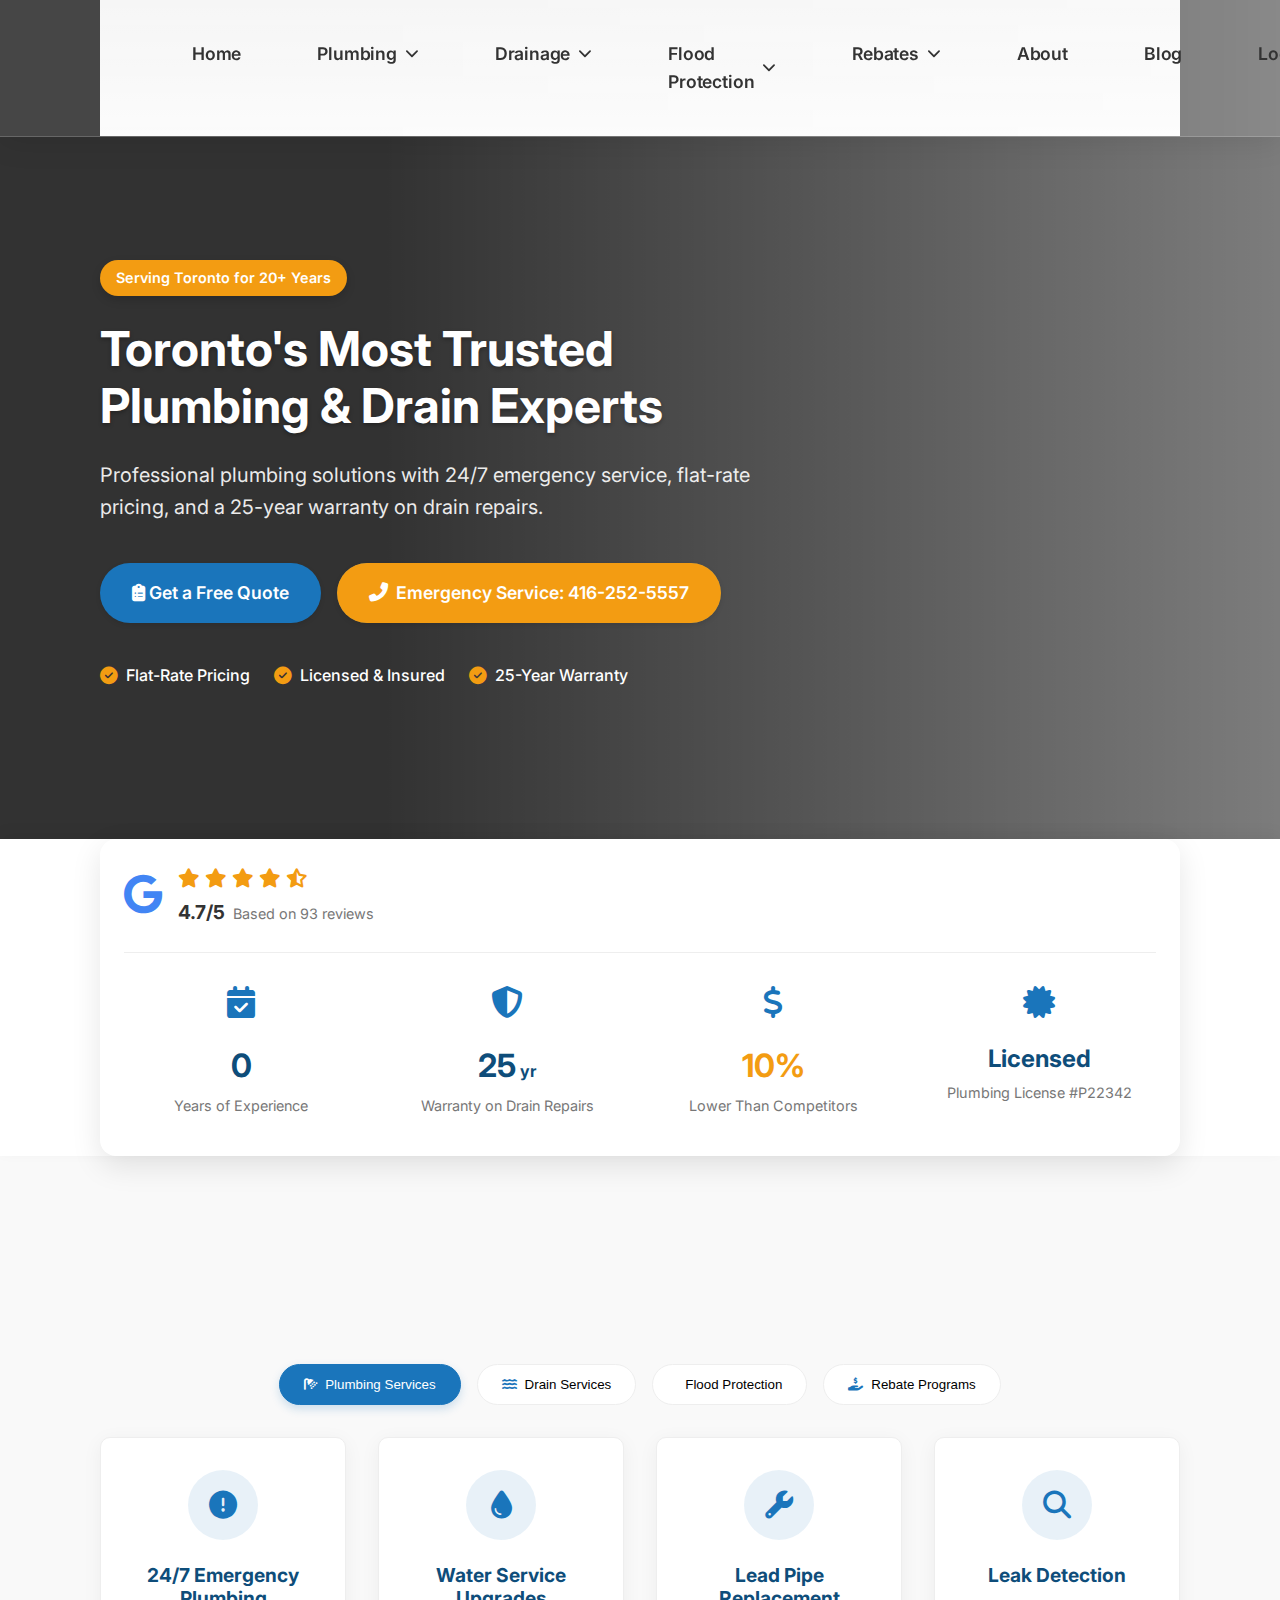
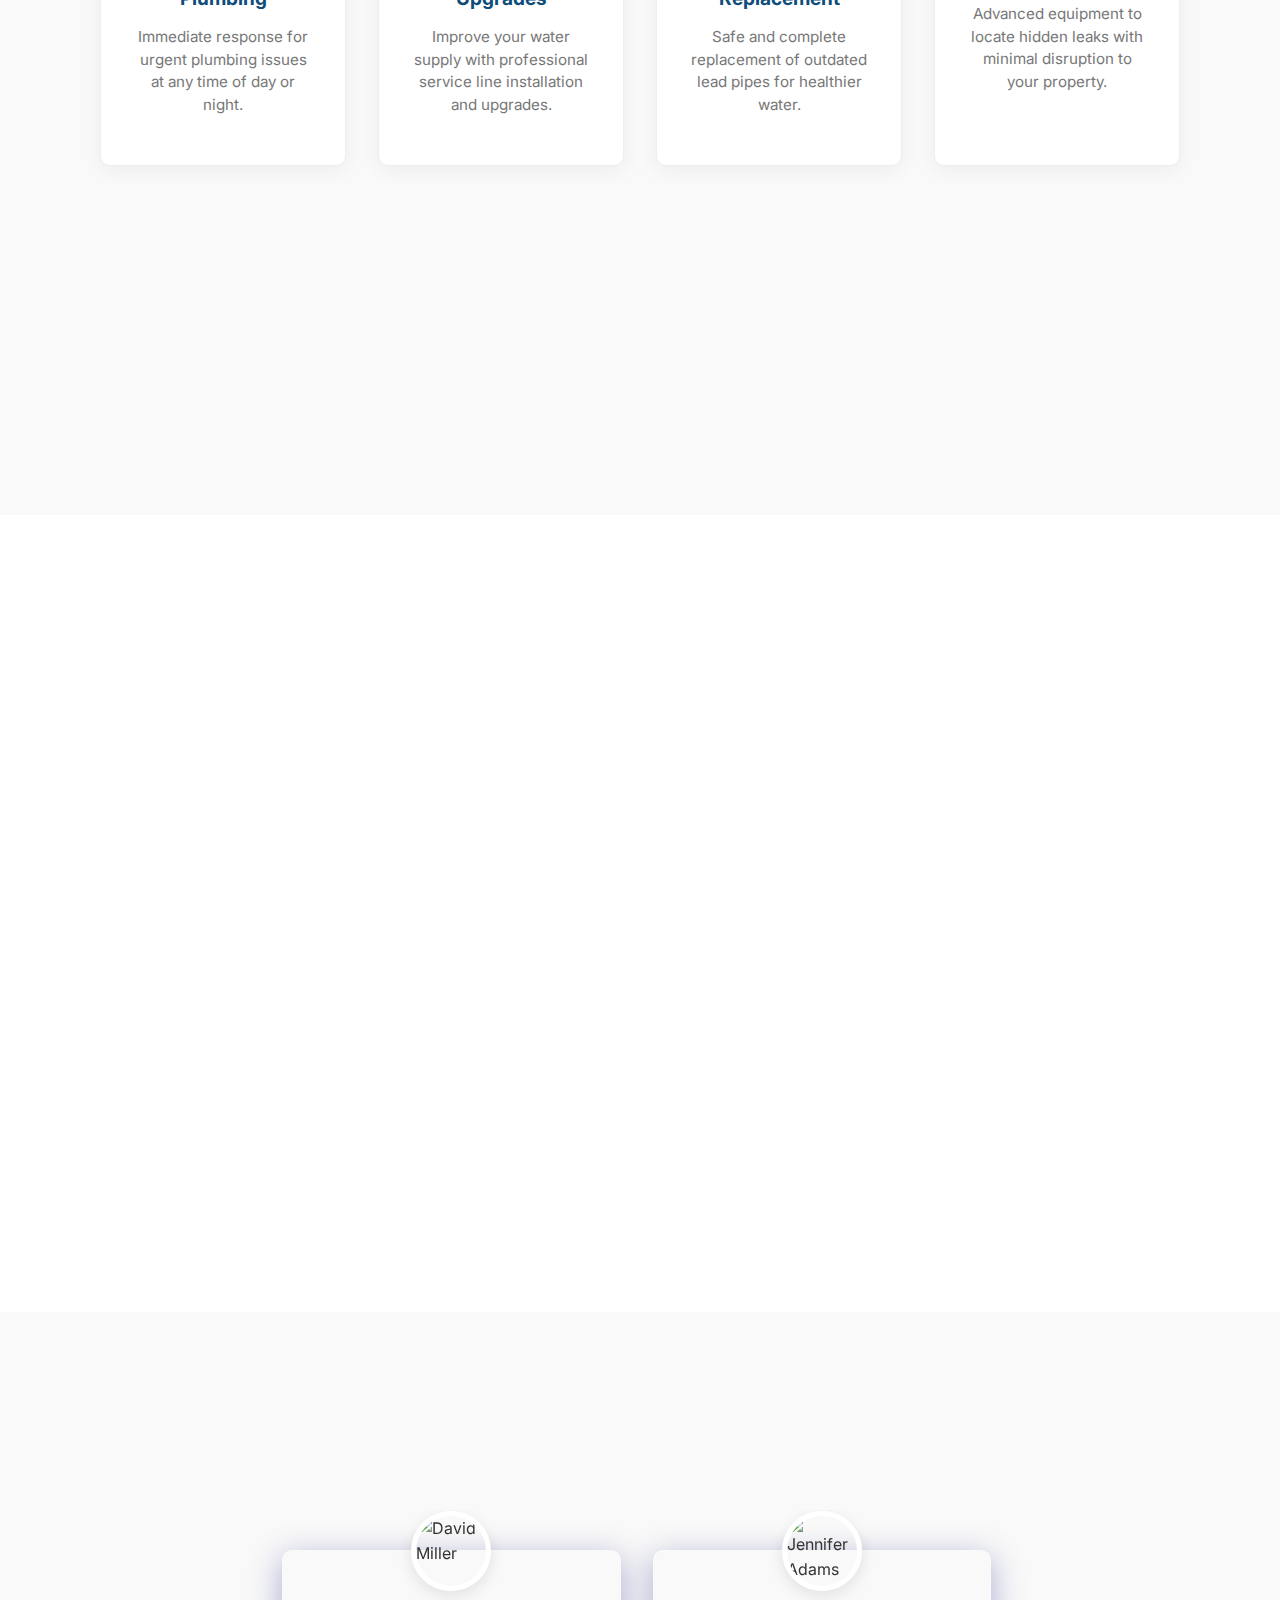
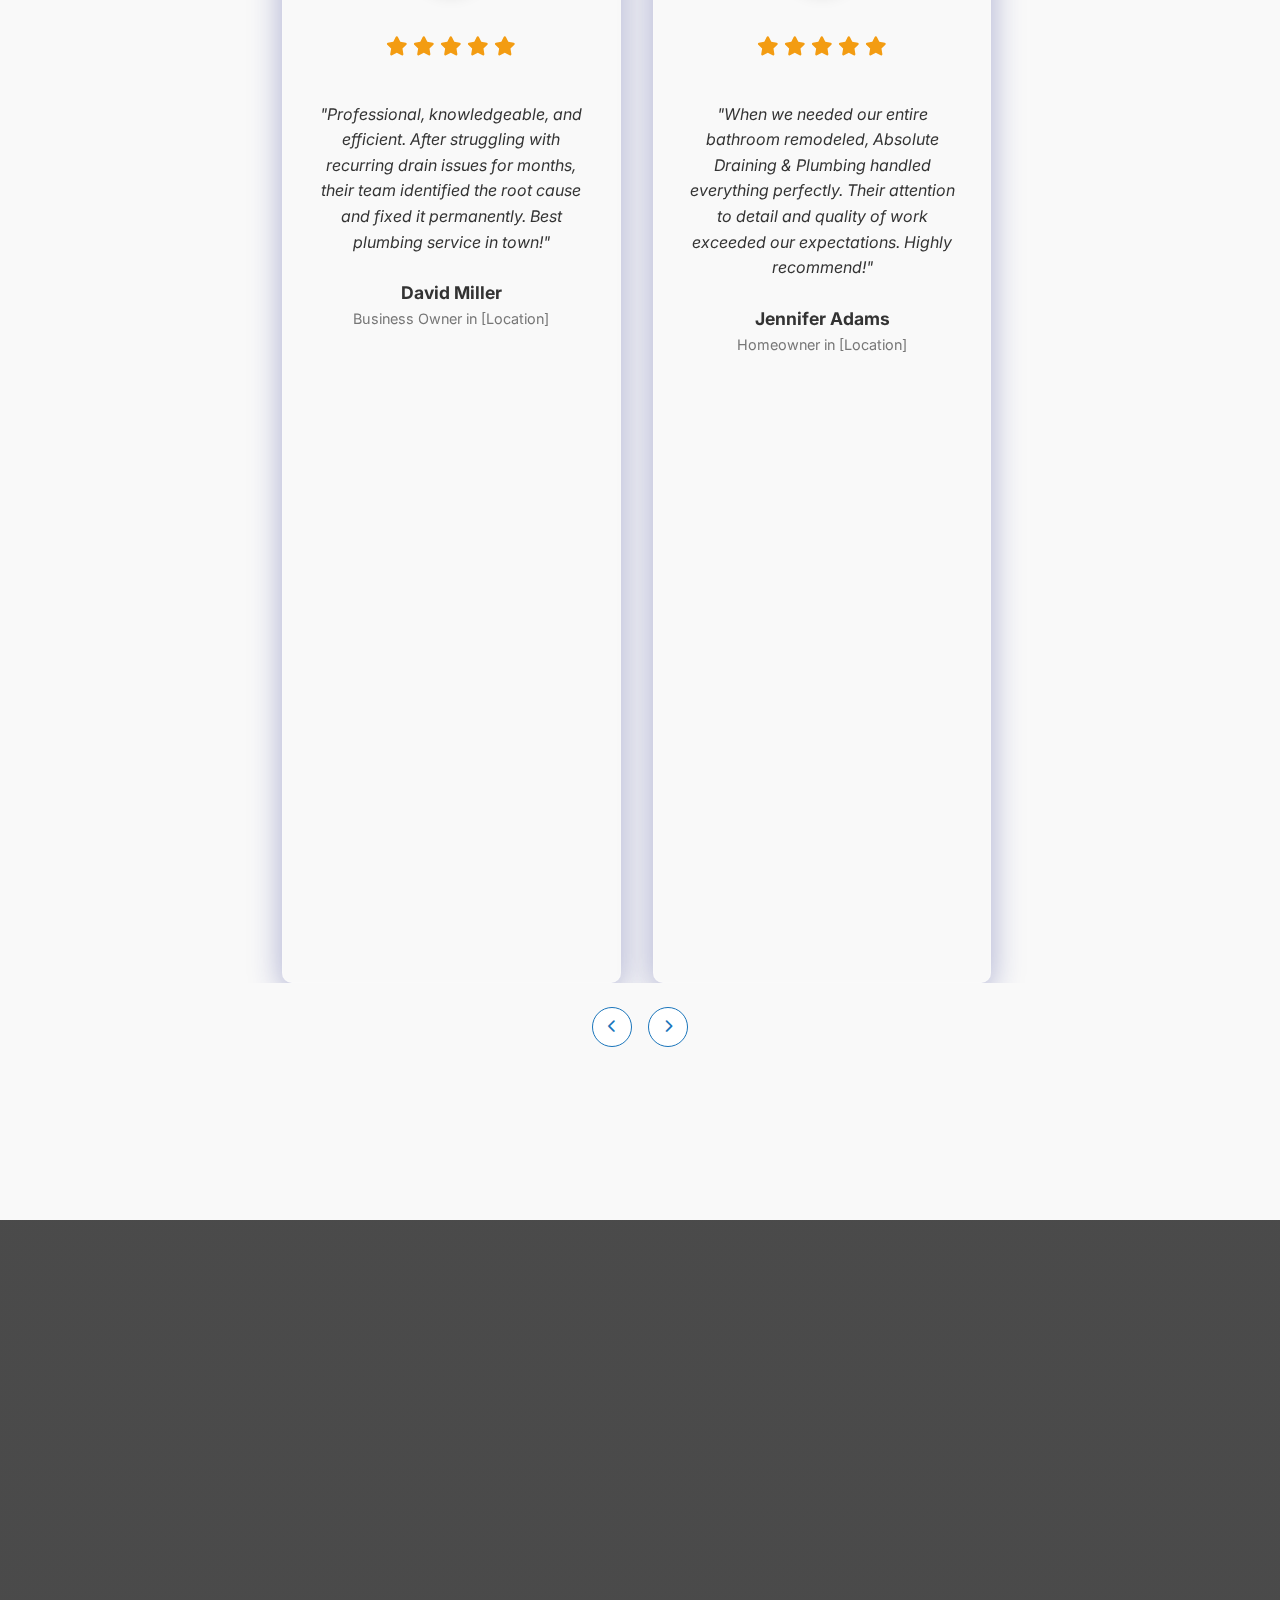
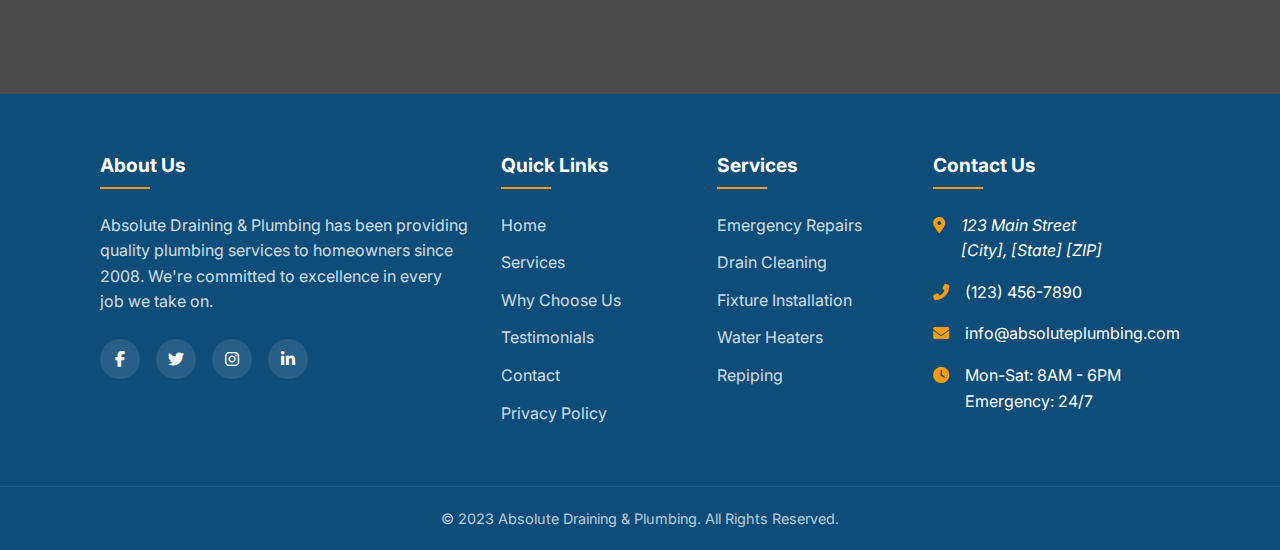
==== absolutedp/index.html @ ff853fd5 "asdfasdf" ====
<!DOCTYPE html>
<html lang="en">
<head>
    <meta charset="UTF-8">
    <meta name="viewport" content="width=device-width, initial-scale=1.0">
    <meta name="description" content="Professional plumbing services in [Location]. Emergency repairs, drain cleaning, and fixture installations with guaranteed satisfaction.">
    <meta name="keywords" content="plumbing, drain cleaning, plumber, emergency plumbing, fixture installation, water heater">
    <meta name="author" content="Absolute Draining & Plumbing">
    <meta property="og:title" content="Absolute Draining & Plumbing | Professional Plumbing Services">
    <meta property="og:description" content="Professional plumbing services in [Location]. Available 24/7 for emergency repairs with guaranteed satisfaction.">
    <meta property="og:image" content="images/og-image.jpg">
    <meta property="og:url" content="https://absoluteplumbing.com">
    <title>Absolute Draining & Plumbing | Professional Plumbing Services</title>
    
    <!-- Favicon -->
    <link rel="icon" href="images/favicon.ico">
    <link rel="apple-touch-icon" href="images/apple-touch-icon.png">
    
    <!-- External CSS Libraries -->
    <link rel="stylesheet" href="https://cdnjs.cloudflare.com/ajax/libs/font-awesome/6.4.0/css/all.min.css">
    <link rel="preconnect" href="https://fonts.googleapis.com">
    <link rel="preconnect" href="https://fonts.gstatic.com" crossorigin>
    <link rel="stylesheet" href="https://fonts.googleapis.com/css2?family=Inter:wght@300;400;500;600;700&display=swap">
    
    <!-- Custom CSS -->
    <link rel="stylesheet" href="css/main.css">
    <link rel="stylesheet" href="css/preloader.css">
    <link rel="stylesheet" href="css/animations.css">
    
    <!-- Structured Data -->
    <script type="application/ld+json">
    {
        "@context": "https://schema.org",
        "@type": "LocalBusiness",
        "name": "Absolute Draining & Plumbing",
        "image": "images/logo.png",
        "telephone": "+1234567890",
        "email": "info@absoluteplumbing.com",
        "address": {
            "@type": "PostalAddress",
            "streetAddress": "123 Main Street",
            "addressLocality": "[City]",
            "addressRegion": "[State]",
            "postalCode": "[ZIP]",
            "addressCountry": "US"
        },
        "geo": {
            "@type": "GeoCoordinates",
            "latitude": "40.7128",
            "longitude": "-74.0060"
        },
        "url": "https://absoluteplumbing.com",
        "priceRange": "$$",
        "openingHoursSpecification": {
            "@type": "OpeningHoursSpecification",
            "dayOfWeek": ["Monday", "Tuesday", "Wednesday", "Thursday", "Friday", "Saturday"],
            "opens": "08:00",
            "closes": "18:00"
        },
        "sameAs": [
            "https://facebook.com/absoluteplumbing",
            "https://twitter.com/absoluteplumbing",
            "https://instagram.com/absoluteplumbing"
        ]
    }
    </script>
</head>
<body>
    <!-- Skip to Main Content Link for Accessibility -->
    <a href="#main-content" class="skip-link">Skip to main content</a>
    
    <!-- Preloader -->
    <div class="preloader" aria-hidden="true">
        <div class="loader"></div>
    </div>
    
    <!-- DISABLED Fixed Pipe Animation
    <div class="pipe-animation" aria-hidden="true">
        <div class="pipe-left"></div>
        <div class="pipe-right"></div>
        <div class="water-leak">
            <div class="water-drop"></div>
            <div class="water-drop"></div>
            <div class="water-drop"></div>
            <div class="water-drop"></div>
        </div>
        <div class="pipe-repair"></div>
    </div>

    DISABLED -->

    <!-- Header with Mega Menu -->
    <header id="header">
        <div class="container">
            <div class="header-inner">
                <div class="logo">
                    <a href="/" aria-label="Absolute Draining & Plumbing Homepage">
                        <img src="images/logo.png" alt="Absolute Draining & Plumbing Logo" width="180" height="60">
                    </a>
                </div>
                
                <!-- Desktop Navigation -->
                <nav class="desktop-nav" aria-label="Main Navigation">
                    <ul class="main-menu">
                        <li><a href="/" class="menu-item">Home</a></li>
                        
                        <li class="has-megamenu">
                            <a href="#" class="menu-item">Plumbing <i class="fas fa-chevron-down" aria-hidden="true"></i></a>
                            <div class="megamenu">
                                <div class="megamenu-wrapper">
                                    <div class="megamenu-col">
                                        <h3 class="megamenu-title">Emergency Services</h3>
                                        <ul class="submenu">
                                            <li><a href="/services/emergency-plumbing">24/7 Emergency Service</a></li>
                                            <li><a href="/services/emergency-water-main">Emergency Water Main Break Repair</a></li>
                                        </ul>
                                        
                                        <h3 class="megamenu-title">Water Services</h3>
                                        <ul class="submenu">
                                            <li><a href="/services/water-service-upgrade">Water Service Upgrade</a></li>
                                            <li><a href="/services/lead-pipe-replacement">Lead Pipes Replacement</a></li>
                                            <li><a href="/services/underground-leak">Underground Leak Detection</a></li>
                                        </ul>
                                    </div>
                                    
                                    <div class="megamenu-col">
                                        <h3 class="megamenu-title">Commercial Services</h3>
                                        <ul class="submenu">
                                            <li><a href="/services/commercial-plumbing">Commercial Plumbing & Drains</a></li>
                                            <li><a href="/services/cross-connection">Cross Connection Survey</a></li>
                                            <li><a href="/services/backflow-devices">Backflow Devices</a></li>
                                        </ul>
                                        
                                        <h3 class="megamenu-title">Residential Services</h3>
                                        <ul class="submenu">
                                            <li><a href="/services/bathroom-kitchen">Bathroom & Kitchen Plumbing</a></li>
                                            <li><a href="/services/installations-repairs">Plumbing Installations & Repairs</a></li>
                                        </ul>
                                    </div>
                                    
                                    <div class="megamenu-feature">
                                        <div class="megamenu-promo">
                                            <h3>24/7 Emergency Plumbing</h3>
                                            <p>Fast response for all your plumbing emergencies. Our team is ready day and night.</p>
                                            <a href="/services/emergency-plumbing" class="btn btn-primary btn-sm">Learn More</a>
                                        </div>
                                    </div>
                                </div>
                            </div>
                        </li>
                        
                        <li class="has-megamenu">
                            <a href="#" class="menu-item">Drainage <i class="fas fa-chevron-down" aria-hidden="true"></i></a>
                            <div class="megamenu">
                                <div class="megamenu-wrapper">
                                    <div class="megamenu-col">
                                        <h3 class="megamenu-title">Drain Services</h3>
                                        <ul class="submenu">
                                            <li><a href="/services/drain-cleaning">Drain Cleaning</a></li>
                                            <li><a href="/services/drain-repair">Drain Repair</a></li>
                                            <li><a href="/services/drain-inspection">Drain Inspection</a></li>
                                            <li><a href="/services/rooter-services">Rooter Plumbing Services</a></li>
                                        </ul>
                                    </div>
                                    
                                    <div class="megamenu-col">
                                        <h3 class="megamenu-title">Specialty Drain Services</h3>
                                        <ul class="submenu">
                                            <li><a href="/services/backwater-valve">Backwater Valve Installation</a></li>
                                            <li><a href="/services/building-trap">Building Trap Removal</a></li>
                                            <li><a href="/services/manhole-installation">Manhole Installation</a></li>
                                            <li><a href="/services/no-dig-repair">No-Dig Drain Repair Technology</a></li>
                                        </ul>
                                    </div>
                                    
                                    <div class="megamenu-feature">
                                        <div class="megamenu-promo">
                                            <h3>25-Year Warranty on Drain Repairs</h3>
                                            <p>We stand behind our drain repair work with Toronto's best warranty.</p>
                                            <a href="/services/drain-repair" class="btn btn-primary btn-sm">Learn More</a>
                                        </div>
                                    </div>
                                </div>
                            </div>
                        </li>
                        
                        <li class="has-megamenu">
                            <a href="#" class="menu-item">Flood Protection <i class="fas fa-chevron-down" aria-hidden="true"></i></a>
                            <div class="megamenu">
                                <div class="megamenu-wrapper">
                                    <div class="megamenu-col">
                                        <h3 class="megamenu-title">Basement Protection</h3>
                                        <ul class="submenu">
                                            <li><a href="/services/basement-waterproofing">Basement Waterproofing</a></li>
                                            <li><a href="/services/sump-pump">Sump Pump Installation</a></li>
                                            <li><a href="/services/weeping-tile">Weeping Tile Installation</a></li>
                                            <li><a href="/services/water-damage">Water Damage Restoration</a></li>
                                        </ul>
                                    </div>
                                    
                                    <div class="megamenu-col">
                                        <h3 class="megamenu-title">Related Services</h3>
                                        <ul class="submenu">
                                            <li><a href="/services/backwater-valve">Backwater Valve Installation</a></li>
                                            <li><a href="/services/foundation-drain">Foundation Drain Services</a></li>
                                        </ul>
                                    </div>
                                    
                                    <div class="megamenu-feature">
                                        <div class="megamenu-promo">
                                            <h3>Protect Your Home From Flooding</h3>
                                            <p>Comprehensive flood protection solutions for Toronto homeowners.</p>
                                            <a href="/services/flood-protection" class="btn btn-primary btn-sm">Learn More</a>
                                        </div>
                                    </div>
                                </div>
                            </div>
                        </li>
                        
                        <li class="has-megamenu">
                            <a href="#" class="menu-item">Rebates <i class="fas fa-chevron-down" aria-hidden="true"></i></a>
                            <div class="megamenu">
                                <div class="megamenu-wrapper">
                                    <div class="megamenu-col">
                                        <h3 class="megamenu-title">Municipal Rebates</h3>
                                        <ul class="submenu">
                                            <li><a href="/rebates/toronto">Toronto Rebate Programs</a></li>
                                            <li><a href="/rebates/etobicoke">Etobicoke Rebate Programs</a></li>
                                            <li><a href="/rebates/mississauga">Mississauga Rebate Programs</a></li>
                                            <li><a href="/rebates/markham">Markham Rebate Programs</a></li>
                                        </ul>
                                    </div>
                                    
                                    <div class="megamenu-col">
                                        <h3 class="megamenu-title">Rebate Types</h3>
                                        <ul class="submenu">
                                            <li><a href="/rebates/backwater-valve">Backwater Valve Rebates</a></li>
                                            <li><a href="/rebates/basement-flooding">Basement Flooding Protection</a></li>
                                            <li><a href="/rebates/sump-pump">Sump Pump Subsidies</a></li>
                                        </ul>
                                    </div>
                                    
                                    <div class="megamenu-feature">
                                        <div class="megamenu-promo">
                                            <h3>Save Money With Rebates</h3>
                                            <p>We handle the entire rebate application process on your behalf.</p>
                                            <a href="/rebates" class="btn btn-primary btn-sm">Learn More</a>
                                        </div>
                                    </div>
                                </div>
                            </div>
                        </li>
                        
                        <li><a href="/about" class="menu-item">About</a></li>
                        <li><a href="/blog" class="menu-item">Blog</a></li>
                        <li><a href="/locations" class="menu-item">Locations</a></li>
                    </ul>
                </nav>
                
                <!-- Header Actions -->
                <div class="header-actions">
                    <a href="tel:4162525557" class="header-call pulse-animation">
                        <i class="fas fa-phone-alt" aria-hidden="true"></i>
                        <span>416-252-5557</span>
                    </a>
                    
                    <a href="#quote-modal" class="header-quote" id="header-quote-btn">
                        <i class="fas fa-clipboard-list" aria-hidden="true"></i>
                        <span>Get a Quote</span>
                    </a>
                    
                    <button class="hamburger" id="hamburger-btn" aria-label="Toggle menu" aria-expanded="false" aria-controls="mobile-nav">
                        <span></span>
                        <span></span>
                        <span></span>
                        <span></span>
                    </button>
                </div>
            </div>
        </div>
    </header>

    <!-- Mobile Navigation -->
    <nav class="mobile-nav" id="mobile-nav" aria-label="Mobile navigation" aria-hidden="true">
        <div class="mobile-nav-inner">
            <ul class="mobile-menu">
                <li><a href="/" class="mobile-menu-item">Home</a></li>
                
                <li class="has-submenu">
                    <a href="#" class="mobile-menu-item">Plumbing <i class="fas fa-chevron-down" aria-hidden="true"></i></a>
                    <ul class="mobile-submenu">
                        <li class="submenu-group">
                            <h4 class="submenu-title">Emergency Services</h4>
                            <ul>
                                <li><a href="/services/emergency-plumbing">24/7 Emergency Service</a></li>
                                <li><a href="/services/emergency-water-main">Emergency Water Main Break Repair</a></li>
                            </ul>
                        </li>
                        
                        <li class="submenu-group">
                            <h4 class="submenu-title">Water Services</h4>
                            <ul>
                                <li><a href="/services/water-service-upgrade">Water Service Upgrade</a></li>
                                <li><a href="/services/lead-pipe-replacement">Lead Pipes Replacement</a></li>
                                <li><a href="/services/underground-leak">Underground Leak Detection</a></li>
                            </ul>
                        </li>
                        
                        <li class="submenu-group">
                            <h4 class="submenu-title">Commercial Services</h4>
                            <ul>
                                <li><a href="/services/commercial-plumbing">Commercial Plumbing & Drains</a></li>
                                <li><a href="/services/cross-connection">Cross Connection Survey</a></li>
                                <li><a href="/services/backflow-devices">Backflow Devices</a></li>
                            </ul>
                        </li>
                        
                        <li class="submenu-group">
                            <h4 class="submenu-title">Residential Services</h4>
                            <ul>
                                <li><a href="/services/bathroom-kitchen">Bathroom & Kitchen Plumbing</a></li>
                                <li><a href="/services/installations-repairs">Plumbing Installations & Repairs</a></li>
                            </ul>
                        </li>
                    </ul>
                </li>
                
                <li class="has-submenu">
                    <a href="#" class="mobile-menu-item">Drainage <i class="fas fa-chevron-down" aria-hidden="true"></i></a>
                    <ul class="mobile-submenu">
                        <li class="submenu-group">
                            <h4 class="submenu-title">Drain Services</h4>
                            <ul>
                                <li><a href="/services/drain-cleaning">Drain Cleaning</a></li>
                                <li><a href="/services/drain-repair">Drain Repair</a></li>
                                <li><a href="/services/drain-inspection">Drain Inspection</a></li>
                                <li><a href="/services/rooter-services">Rooter Plumbing Services</a></li>
                            </ul>
                        </li>
                        
                        <li class="submenu-group">
                            <h4 class="submenu-title">Specialty Drain Services</h4>
                            <ul>
                                <li><a href="/services/backwater-valve">Backwater Valve Installation</a></li>
                                <li><a href="/services/building-trap">Building Trap Removal</a></li>
                                <li><a href="/services/manhole-installation">Manhole Installation</a></li>
                                <li><a href="/services/no-dig-repair">No-Dig Drain Repair Technology</a></li>
                            </ul>
                        </li>
                    </ul>
                </li>
                
                <li class="has-submenu">
                    <a href="#" class="mobile-menu-item">Flood Protection <i class="fas fa-chevron-down" aria-hidden="true"></i></a>
                    <ul class="mobile-submenu">
                        <li class="submenu-group">
                            <h4 class="submenu-title">Basement Protection</h4>
                            <ul>
                                <li><a href="/services/basement-waterproofing">Basement Waterproofing</a></li>
                                <li><a href="/services/sump-pump">Sump Pump Installation</a></li>
                                <li><a href="/services/weeping-tile">Weeping Tile Installation</a></li>
                                <li><a href="/services/water-damage">Water Damage Restoration</a></li>
                            </ul>
                        </li>
                        
                        <li class="submenu-group">
                            <h4 class="submenu-title">Related Services</h4>
                            <ul>
                                <li><a href="/services/backwater-valve">Backwater Valve Installation</a></li>
                                <li><a href="/services/foundation-drain">Foundation Drain Services</a></li>
                            </ul>
                        </li>
                    </ul>
                </li>
                
                <li class="has-submenu">
                    <a href="#" class="mobile-menu-item">Rebates <i class="fas fa-chevron-down" aria-hidden="true"></i></a>
                    <ul class="mobile-submenu">
                        <li class="submenu-group">
                            <h4 class="submenu-title">Municipal Rebates</h4>
                            <ul>
                                <li><a href="/rebates/toronto">Toronto Rebate Programs</a></li>
                                <li><a href="/rebates/etobicoke">Etobicoke Rebate Programs</a></li>
                                <li><a href="/rebates/mississauga">Mississauga Rebate Programs</a></li>
                                <li><a href="/rebates/markham">Markham Rebate Programs</a></li>
                            </ul>
                        </li>
                        
                        <li class="submenu-group">
                            <h4 class="submenu-title">Rebate Types</h4>
                            <ul>
                                <li><a href="/rebates/backwater-valve">Backwater Valve Rebates</a></li>
                                <li><a href="/rebates/basement-flooding">Basement Flooding Protection</a></li>
                                <li><a href="/rebates/sump-pump">Sump Pump Subsidies</a></li>
                            </ul>
                        </li>
                    </ul>
                </li>
                
                <li><a href="/about" class="mobile-menu-item">About</a></li>
                <li><a href="/blog" class="mobile-menu-item">Blog</a></li>
                <li><a href="/locations" class="mobile-menu-item">Locations</a></li>
                
                <li class="mobile-cta">
                    <a href="tel:4162525557" class="btn btn-secondary btn-block">
                        <i class="fas fa-phone-alt" aria-hidden="true"></i>
                        <span>Call: 416-252-5557</span>
                    </a>
                </li>
                
                <li class="mobile-cta">
                    <a href="#quote-modal" class="btn btn-primary btn-block" id="mobile-quote-btn">
                        <i class="fas fa-clipboard-list" aria-hidden="true"></i>
                        <span>Request a Free Quote</span>
                    </a>
                </li>
            </ul>
        </div>
    </nav>

    <div class="mobile-nav-overlay" id="nav-overlay"></div>
    
    <!-- Main Content -->
    <main id="main-content">
<!-- Hero Section -->
<section class="hero" id="home">
    <div class="hero-bg"></div>
    <div class="hero-overlay"></div>
    <div class="container">
        <div class="hero-content animate-on-scroll" data-animation="fade-in">
            <div class="hero-badge">Serving Toronto for 20+ Years</div>
            <h1 class="hero-title">Toronto's Most Trusted Plumbing & Drain Experts</h1>
            <p class="hero-subtitle">Professional plumbing solutions with 24/7 emergency service, flat-rate pricing, and a 25-year warranty on drain repairs.</p>
            
            <div class="hero-buttons">
                <a href="#contact" class="btn btn-primary btn-lg">
                    <i class="fas fa-clipboard-list" aria-hidden="true"></i>
                    Get a Free Quote
                </a>
                <a href="tel:4162525557" class="btn btn-secondary btn-lg btn-call pulse-animation">
                    <i class="fas fa-phone-alt" aria-hidden="true"></i>
                    Emergency Service: 416-252-5557
                </a>
            </div>
            
            <div class="hero-features">
                <div class="hero-feature">
                    <i class="fas fa-check-circle" aria-hidden="true"></i>
                    <span>Flat-Rate Pricing</span>
                </div>
                <div class="hero-feature">
                    <i class="fas fa-check-circle" aria-hidden="true"></i>
                    <span>Licensed & Insured</span>
                </div>
                <div class="hero-feature">
                    <i class="fas fa-check-circle" aria-hidden="true"></i>
                    <span>25-Year Warranty</span>
                </div>
            </div>
        </div>
    </div>
</section>
        
<!-- Trust Signals Section -->
<section class="trust-signals">
    <div class="container">
        <div class="trust-signal-container">
            <div class="google-rating">
                <div class="google-logo">
                    <i class="fab fa-google" aria-hidden="true"></i>
                </div>
                <div class="rating-content">
                    <div class="rating-stars">
                        <i class="fas fa-star" aria-hidden="true"></i>
                        <i class="fas fa-star" aria-hidden="true"></i>
                        <i class="fas fa-star" aria-hidden="true"></i>
                        <i class="fas fa-star" aria-hidden="true"></i>
                        <i class="fas fa-star-half-alt" aria-hidden="true"></i>
                    </div>
                    <div class="rating-text">
                        <span class="rating-number">4.7/5</span>
                        <span class="rating-count">Based on 93 reviews</span>
                    </div>
                </div>
            </div>
            
            <div class="trust-grid">
                <div class="trust-item">
                    <div class="trust-icon">
                        <i class="fas fa-calendar-check" aria-hidden="true"></i>
                    </div>
                    <div class="trust-number count-up" data-count="20">0</div>
                    <p class="trust-text">Years of Experience</p>
                </div>
                
                <div class="trust-item">
                    <div class="trust-icon">
                        <i class="fas fa-shield-alt" aria-hidden="true"></i>
                    </div>
                    <div class="trust-number">25<span>yr</span></div>
                    <p class="trust-text">Warranty on Drain Repairs</p>
                </div>
                
                <div class="trust-item">
                    <div class="trust-icon">
                        <i class="fas fa-dollar-sign" aria-hidden="true"></i>
                    </div>
                    <div class="trust-percent">10%</div>
                    <p class="trust-text">Lower Than Competitors</p>
                </div>
                
                <div class="trust-item">
                    <div class="trust-icon">
                        <i class="fas fa-certificate" aria-hidden="true"></i>
                    </div>
                    <div class="trust-text-lg">Licensed</div>
                    <p class="trust-text">Plumbing License #P22342</p>
                </div>
            </div>
        </div>
    </div>
</section>
        
        <!-- Services Section -->
        <section class="services" id="services">
            <div class="container">
                <div class="section-title animate-on-scroll" data-animation="fade-up">
                    <h2>Our Professional Services</h2>
                    <p class="section-subtitle">Comprehensive plumbing and drainage solutions for residential and commercial properties</p>
                </div>
                
                <div class="services-tabs">
                    <div class="services-tab-controls">
                        <button class="services-tab-btn active" data-target="plumbing">
                            <i class="fas fa-shower" aria-hidden="true"></i>
                            <span>Plumbing Services</span>
                        </button>
                        <button class="services-tab-btn" data-target="drain">
                            <i class="fas fa-water" aria-hidden="true"></i>
                            <span>Drain Services</span>
                        </button>
                        <button class="services-tab-btn" data-target="flood">
                            <i class="fas fa-house-flood" aria-hidden="true"></i>
                            <span>Flood Protection</span>
                        </button>
                        <button class="services-tab-btn" data-target="rebates">
                            <i class="fas fa-hand-holding-usd" aria-hidden="true"></i>
                            <span>Rebate Programs</span>
                        </button>
                    </div>
                
                    <div class="services-tab-content">
                        <!-- Plumbing Services Tab -->
                        <div class="services-tab-pane active" id="plumbing-tab">
                            <div class="services-grid">
                                <div class="service-card animate-on-scroll" data-animation="fade-up" data-delay="0.1">
                                    <div class="service-icon">
                                        <i class="fas fa-exclamation-circle" aria-hidden="true"></i>
                                    </div>
                                    <h3 class="service-title">24/7 Emergency Plumbing</h3>
                                    <p class="service-desc">Immediate response for urgent plumbing issues at any time of day or night.</p>
                                </div>
                                
                                <div class="service-card animate-on-scroll" data-animation="fade-up" data-delay="0.2">
                                    <div class="service-icon">
                                        <i class="fas fa-tint" aria-hidden="true"></i>
                                    </div>
                                    <h3 class="service-title">Water Service Upgrades</h3>
                                    <p class="service-desc">Improve your water supply with professional service line installation and upgrades.</p>
                                </div>
                                
                                <div class="service-card animate-on-scroll" data-animation="fade-up" data-delay="0.3">
                                    <div class="service-icon">
                                        <i class="fas fa-wrench" aria-hidden="true"></i>
                                    </div>
                                    <h3 class="service-title">Lead Pipe Replacement</h3>
                                    <p class="service-desc">Safe and complete replacement of outdated lead pipes for healthier water.</p>
                                </div>
                                
                                <div class="service-card animate-on-scroll" data-animation="fade-up" data-delay="0.4">
                                    <div class="service-icon">
                                        <i class="fas fa-search" aria-hidden="true"></i>
                                    </div>
                                    <h3 class="service-title">Leak Detection</h3>
                                    <p class="service-desc">Advanced equipment to locate hidden leaks with minimal disruption to your property.</p>
                                </div>
                            </div>
                        </div>
                        
                        <!-- Drain Services Tab -->
                        <div class="services-tab-pane" id="drain-tab">
                            <div class="services-grid">
                                <div class="service-card">
                                    <div class="service-icon">
                                        <i class="fas fa-brush" aria-hidden="true"></i>
                                    </div>
                                    <h3 class="service-title">Drain Cleaning</h3>
                                    <p class="service-desc">Professional removal of clogs and buildup for free-flowing drains throughout your home.</p>
                                </div>
                                
                                <div class="service-card">
                                    <div class="service-icon">
                                        <i class="fas fa-tools" aria-hidden="true"></i>
                                    </div>
                                    <h3 class="service-title">Drain Repair</h3>
                                    <p class="service-desc">Expert repair of damaged drains with our 25-year warranty on all drain repairs.</p>
                                </div>
                                
                                <div class="service-card">
                                    <div class="service-icon">
                                        <i class="fas fa-camera" aria-hidden="true"></i>
                                    </div>
                                    <h3 class="service-title">Drain Inspection</h3>
                                    <p class="service-desc">Camera inspection to identify blockages, damage, and other drain issues.</p>
                                </div>
                                
                                <div class="service-card">
                                    <div class="service-icon">
                                        <i class="fas fa-shield-alt" aria-hidden="true"></i>
                                    </div>
                                    <h3 class="service-title">Backwater Valve Installation</h3>
                                    <p class="service-desc">Protect your home from sewer backups with professional valve installation.</p>
                                </div>
                            </div>
                        </div>
                        
                        <!-- Flood Protection Tab -->
                        <div class="services-tab-pane" id="flood-tab">
                            <div class="services-grid">
                                <div class="service-card">
                                    <div class="service-icon">
                                        <i class="fas fa-home" aria-hidden="true"></i>
                                    </div>
                                    <h3 class="service-title">Basement Waterproofing</h3>
                                    <p class="service-desc">Comprehensive solutions to keep your basement dry and prevent water damage.</p>
                                </div>
                                
                                <div class="service-card">
                                    <div class="service-icon">
                                        <i class="fas fa-pump" aria-hidden="true"></i>
                                    </div>
                                    <h3 class="service-title">Sump Pump Installation</h3>
                                    <p class="service-desc">Reliable sump pump systems to protect your basement from flooding.</p>
                                </div>
                                
                                <div class="service-card">
                                    <div class="service-icon">
                                        <i class="fas fa-water" aria-hidden="true"></i>
                                    </div>
                                    <h3 class="service-title">Weeping Tile Installation</h3>
                                    <p class="service-desc">Effective drainage systems to divert water away from your foundation.</p>
                                </div>
                                
                                <div class="service-card">
                                    <div class="service-icon">
                                        <i class="fas fa-house-damage" aria-hidden="true"></i>
                                    </div>
                                    <h3 class="service-title">Water Damage Restoration</h3>
                                    <p class="service-desc">Complete services to repair and restore your home after water damage.</p>
                                </div>
                            </div>
                        </div>
                        
                        <!-- Rebate Programs Tab -->
                        <div class="services-tab-pane" id="rebates-tab">
                            <div class="rebate-intro">
                                <h3>Save Money with Rebate Programs</h3>
                                <p>We help homeowners access municipal rebate programs across the Greater Toronto Area to offset the cost of plumbing and flood protection improvements.</p>
                            </div>
                            
                            <div class="rebate-grid">
                                <div class="rebate-card">
                                    <div class="rebate-location">Toronto</div>
                                    <h4>Basement Flooding Protection Rebate</h4>
                                    <p>Up to $3,400 subsidy for flood protection devices including backwater valves and sump pumps.</p>
                                </div>
                                
                                <div class="rebate-card">
                                    <div class="rebate-location">Mississauga</div>
                                    <h4>Backwater Valve Rebate</h4>
                                    <p>Financial assistance for homeowners installing backwater valves to prevent sewer backups.</p>
                                </div>
                                
                                <div class="rebate-card">
                                    <div class="rebate-location">Markham</div>
                                    <h4>Basement Flooding Protection Rebate</h4>
                                    <p>Subsidies for various flood protection measures to Markham residents.</p>
                                </div>
                                
                                <div class="rebate-card">
                                    <div class="rebate-location">Etobicoke</div>
                                    <h4>Backwater Valve & Flooding Protection</h4>
                                    <p>Multiple rebate options available for Etobicoke homeowners for flood protection.</p>
                                </div>
                            </div>
                            
                            <div class="rebate-cta">
                                <p>We handle the entire rebate application process on your behalf.</p>
                                <a href="#contact" class="btn btn-outline">Get Rebate Assistance</a>
                            </div>
                        </div>
                    </div>
                </div>
                
                <div class="service-areas animate-on-scroll" data-animation="fade-up">
                    <h3>Serving the Greater Toronto Area</h3>
                    <div class="area-tags">
                        <span class="area-tag">Toronto</span>
                        <span class="area-tag">Etobicoke</span>
                        <span class="area-tag">Mississauga</span>
                        <span class="area-tag">North York</span>
                        <span class="area-tag">Thornhill</span>
                        <span class="area-tag">Vaughan</span>
                        <span class="area-tag">Richmond Hill</span>
                        <span class="area-tag">Markham</span>
                        <span class="area-tag">Woodbridge</span>
                        <span class="area-tag">Oakville</span>
                        <span class="area-tag">And More</span>
                    </div>
                </div>
            </div>
        </section>
        
        <!-- Why Choose Us Section -->
        <section class="why-choose" id="why-choose">
            <div class="container">
                <div class="why-choose-content">
                    <div class="why-choose-grid">
                        <div class="why-choose-text animate-on-scroll" data-animation="fade-right">
                            <h2>Why Choose Absolute Draining & Plumbing?</h2>
                            <p>With over 15 years of experience serving homeowners, we've built our reputation on quality workmanship, honest pricing, and exceptional customer service. We understand that plumbing issues can be stressful, which is why we make the process as smooth as possible.</p>
                            
                            <div class="why-choose-points">
                                <!-- Why Choose Us points remain unchanged but with animations -->
                                <div class="why-choose-point animate-on-scroll" data-animation="fade-up" data-delay="0.1">
                                    <div class="why-choose-icon">
                                        <i class="fas fa-clock" aria-hidden="true"></i>
                                    </div>
                                    <div class="why-choose-point-text">
                                        <h4>Fast Response Times</h4>
                                        <p>We understand that plumbing emergencies can't wait. Our team responds quickly to minimize damage and restore your home's functionality.</p>
                                    </div>
                                </div>
                                
                                <div class="why-choose-point animate-on-scroll" data-animation="fade-up" data-delay="0.2">
                                    <div class="why-choose-icon">
                                        <i class="fas fa-shield-alt" aria-hidden="true"></i>
                                    </div>
                                    <div class="why-choose-point-text">
                                        <h4>Guaranteed Workmanship</h4>
                                        <p>We stand behind our work with some of the best warranties in the industry. If you're not satisfied, we'll make it right.</p>
                                    </div>
                                </div>
                                
                                <div class="why-choose-point animate-on-scroll" data-animation="fade-up" data-delay="0.3">
                                    <div class="why-choose-icon">
                                        <i class="fas fa-dollar-sign" aria-hidden="true"></i>
                                    </div>
                                    <div class="why-choose-point-text">
                                        <h4>Transparent Pricing</h4>
                                        <p>No hidden fees or surprise costs. We provide upfront, honest pricing before any work begins so you can make informed decisions.</p>
                                    </div>
                                </div>
                            </div>
                        </div>
                        
                        <div class="why-choose-image animate-on-scroll" data-animation="fade-left">
                            <img src="images/plumber.jpg" alt="Professional Plumber from our team" width="500" height="500" loading="lazy">
                        </div>
                    </div>
                </div>
            </div>
        </section>
        
        <!-- Testimonials Section -->
        <section class="testimonials" id="testimonials">
            <div class="container">
                <div class="section-title animate-on-scroll" data-animation="fade-up">
                    <h2>What Our Customers Say</h2>
                </div>
                
                <div class="testimonial-slider">
                    <div class="testimonial-card animate-on-scroll" data-animation="fade-up">
                        <div class="testimonial-avatar">
                            <img src="images/testimonials/customer1.jpg" alt="Sarah Johnson" width="80" height="80" loading="lazy">
                        </div>
                        <div class="testimonial-rating">
                            <i class="fas fa-star" aria-hidden="true"></i>
                            <i class="fas fa-star" aria-hidden="true"></i>
                            <i class="fas fa-star" aria-hidden="true"></i>
                            <i class="fas fa-star" aria-hidden="true"></i>
                            <i class="fas fa-star" aria-hidden="true"></i>
                        </div>
                        <p class="testimonial-text">"I had a major plumbing emergency on a Sunday evening. The team at Absolute Draining & Plumbing responded within an hour, fixed the problem efficiently, and didn't charge me extra for the after-hours service. I couldn't be more grateful!"</p>
                        <div class="testimonial-author">
                            <div class="testimonial-name">Sarah Johnson</div>
                            <div class="testimonial-location">Homeowner in [Location]</div>
                        </div>
                    </div>
                    
                    <div class="testimonial-card">
                        <div class="testimonial-avatar">
                            <img src="images/testimonials/customer2.jpg" alt="David Miller" width="80" height="80" loading="lazy">
                        </div>
                        <div class="testimonial-rating">
                            <i class="fas fa-star" aria-hidden="true"></i>
                            <i class="fas fa-star" aria-hidden="true"></i>
                            <i class="fas fa-star" aria-hidden="true"></i>
                            <i class="fas fa-star" aria-hidden="true"></i>
                            <i class="fas fa-star" aria-hidden="true"></i>
                        </div>
                        <p class="testimonial-text">"Professional, knowledgeable, and efficient. After struggling with recurring drain issues for months, their team identified the root cause and fixed it permanently. Best plumbing service in town!"</p>
                        <div class="testimonial-author">
                            <div class="testimonial-name">David Miller</div>
                            <div class="testimonial-location">Business Owner in [Location]</div>
                        </div>
                    </div>
                    
                    <div class="testimonial-card">
                        <div class="testimonial-avatar">
                            <img src="images/testimonials/customer3.jpg" alt="Jennifer Adams" width="80" height="80" loading="lazy">
                        </div>
                        <div class="testimonial-rating">
                            <i class="fas fa-star" aria-hidden="true"></i>
                            <i class="fas fa-star" aria-hidden="true"></i>
                            <i class="fas fa-star" aria-hidden="true"></i>
                            <i class="fas fa-star" aria-hidden="true"></i>
                            <i class="fas fa-star" aria-hidden="true"></i>
                        </div>
                        <p class="testimonial-text">"When we needed our entire bathroom remodeled, Absolute Draining & Plumbing handled everything perfectly. Their attention to detail and quality of work exceeded our expectations. Highly recommend!"</p>
                        <div class="testimonial-author">
                            <div class="testimonial-name">Jennifer Adams</div>
                            <div class="testimonial-location">Homeowner in [Location]</div>
                        </div>
                    </div>
                </div>
                
                <div class="testimonial-controls">
                    <button class="testimonial-prev" aria-label="Previous testimonial"><i class="fas fa-chevron-left" aria-hidden="true"></i></button>
                    <button class="testimonial-next" aria-label="Next testimonial"><i class="fas fa-chevron-right" aria-hidden="true"></i></button>
                </div>
                
                <div class="text-center mt-4 animate-on-scroll" data-animation="fade-up">
                    <a href="testimonials.html" class="btn btn-outline">Read More Reviews</a>
                </div>
            </div>
        </section>
        
        <!-- CTA Section -->
        <section class="cta" id="contact">
            <div class="cta-overlay"></div>
            <div class="container">
                <div class="cta-content animate-on-scroll" data-animation="scale-in">
                    <h2 class="cta-title">Ready to Fix Your Plumbing Issues?</h2>
                    <p class="cta-text">Contact us today for a free quote and experience the difference professional plumbing makes.</p>
                    <div class="cta-buttons">
                        <a href="tel:+1234567890" class="btn btn-primary btn-lg pulse-animation">
                            <i class="fas fa-phone-alt" aria-hidden="true"></i> Call Now
                        </a>
                        <a href="#" class="btn btn-secondary btn-lg" id="quote-btn">Get a Free Quote</a>
                    </div>
                </div>
            </div>
        </section>
        
        <!-- Contact Form Modal -->
        <div class="modal" id="quote-modal">
            <div class="modal-content">
                <span class="modal-close">&times;</span>
                <h3 class="modal-title">Request a Free Quote</h3>
                <form id="quote-form" class="contact-form">
                    <div class="form-group">
                        <label for="name">Name</label>
                        <input type="text" id="name" name="name" required>
                    </div>
                    <div class="form-group">
                        <label for="phone">Phone</label>
                        <input type="tel" id="phone" name="phone" required>
                    </div>
                    <div class="form-group">
                        <label for="email">Email</label>
                        <input type="email" id="email" name="email" required>
                    </div>
                    <div class="form-group">
                        <label for="service">Service Needed</label>
                        <select id="service" name="service">
                            <option value="">Select a service</option>
                            <option value="emergency">Emergency Repair</option>
                            <option value="fixture">Fixture Installation</option>
                            <option value="drain">Drain Cleaning</option>
                            <option value="water-heater">Water Heater</option>
                            <option value="other">Other</option>
                        </select>
                    </div>
                    <div class="form-group">
                        <label for="message">Details about your plumbing issue</label>
                        <textarea id="message" name="message" rows="4"></textarea>
                    </div>
                    <button type="submit" class="btn btn-primary">Submit Request</button>
                </form>
            </div>
        </div>
    </main>
    
    <!-- Footer -->
    <footer class="footer">
        <div class="container">
            <div class="footer-grid">
                <!-- Footer content remains mostly unchanged -->
                <div class="footer-col footer-about">
                    <h4>About Us</h4>
                    <p>Absolute Draining & Plumbing has been providing quality plumbing services to homeowners since 2008. We're committed to excellence in every job we take on.</p>
                    <div class="footer-social">
                        <a href="#" aria-label="Facebook"><i class="fab fa-facebook-f" aria-hidden="true"></i></a>
                        <a href="#" aria-label="Twitter"><i class="fab fa-twitter" aria-hidden="true"></i></a>
                        <a href="#" aria-label="Instagram"><i class="fab fa-instagram" aria-hidden="true"></i></a>
                        <a href="#" aria-label="LinkedIn"><i class="fab fa-linkedin-in" aria-hidden="true"></i></a>
                    </div>
                </div>
                
                <div class="footer-col">
                    <h4>Quick Links</h4>
                    <div class="footer-links">
                        <ul>
                            <li><a href="#home">Home</a></li>
                            <li><a href="#services">Services</a></li>
                            <li><a href="#why-choose">Why Choose Us</a></li>
                            <li><a href="#testimonials">Testimonials</a></li>
                            <li><a href="#contact">Contact</a></li>
                            <li><a href="privacy-policy.html">Privacy Policy</a></li>
                        </ul>
                    </div>
                </div>
                
                <div class="footer-col">
                    <h4>Services</h4>
                    <div class="footer-links">
                        <ul>
                            <li><a href="services/emergency-repairs.html">Emergency Repairs</a></li>
                            <li><a href="services/drain-cleaning.html">Drain Cleaning</a></li>
                            <li><a href="services/fixture-installation.html">Fixture Installation</a></li>
                            <li><a href="services/water-heater.html">Water Heaters</a></li>
                            <li><a href="services/repiping.html">Repiping</a></li>
                        </ul>
                    </div>
                </div>
                
                <div class="footer-col">
                    <h4>Contact Us</h4>
                    <div class="footer-contact">
                        <div class="footer-contact-item">
                            <div class="footer-contact-icon">
                                <i class="fas fa-map-marker-alt" aria-hidden="true"></i>
                            </div>
                            <address>
                                123 Main Street<br>
                                [City], [State] [ZIP]
                            </address>
                        </div>
                        
                        <div class="footer-contact-item">
                            <div class="footer-contact-icon">
                                <i class="fas fa-phone-alt" aria-hidden="true"></i>
                            </div>
                            <div>
                                <a href="tel:+1234567890" style="color: white;">(123) 456-7890</a>
                            </div>
                        </div>
                        
                        <div class="footer-contact-item">
                            <div class="footer-contact-icon">
                                <i class="fas fa-envelope" aria-hidden="true"></i>
                            </div>
                            <div>
                                <a href="mailto:info@absoluteplumbing.com" style="color: white;">info@absoluteplumbing.com</a>
                            </div>
                        </div>
                        
                        <div class="footer-contact-item">
                            <div class="footer-contact-icon">
                                <i class="fas fa-clock" aria-hidden="true"></i>
                            </div>
                            <div>
                                <p>Mon-Sat: 8AM - 6PM<br>Emergency: 24/7</p>
                            </div>
                        </div>
                    </div>
                </div>
            </div>
        </div>
        
        <div class="footer-bottom">
            <div class="container">
                <p>&copy; 2023 Absolute Draining & Plumbing. All Rights Reserved.</p>
            </div>
        </div>
    </footer>
    
    <!-- Back to Top Button -->
    <a href="#" class="back-to-top" id="back-to-top" aria-label="Back to top">
        <i class="fas fa-arrow-up" aria-hidden="true"></i>
    </a>
    
    <!-- Scripts -->
    <script src="js/main.js"></script>
    <script src="js/animations.js" defer></script>
    <script src="js/testimonials.js" defer></script>
</body>
</html>
---- absolutedp/css/main.css ----
/* Reset and Base Styles */
*, *::before, *::after {
    margin: 0;
    padding: 0;
    box-sizing: border-box;
}

:root {
    /* Color Variables */
    --primary: #1a75bb;
    --primary-dark: #0e4d7a;
    --secondary: #f39c12;
    --light: #f9f9f9;
    --dark: #333333;
    --gray: #777777;
    --gray-light: #eeeeee;
    --white: #ffffff;
    --shadow: rgba(0, 0, 0, 0.1);
    --glass-bg: rgba(255, 255, 255, 0.1);
    --glass-border: rgba(255, 255, 255, 0.18);
    --glass-shadow: rgba(31, 38, 135, 0.37);
    --primary-light: #4a9fdd;
    --secondary-dark: #c17d11;
    --success: #28a745;
    --error: #dc3545;
    --warning: #ffc107;
    --info: #17a2b8;
    --dark-hover: #222222;
    
    /* Typography */
    --font-size-base: 1rem;
    --font-size-sm: 0.875rem;
    --font-size-lg: 1.125rem;
    --font-size-xl: 1.25rem;
    --font-size-2xl: 1.5rem;
    --font-size-3xl: 1.875rem;
    --font-size-4xl: 2.25rem;
    
    /* Spacing */
    --spacing-1: 0.25rem;
    --spacing-2: 0.5rem;
    --spacing-3: 0.75rem;
    --spacing-4: 1rem;
    --spacing-5: 1.5rem;
    --spacing-6: 2rem;
    --spacing-8: 3rem;
    
    /* Radius */
    --radius-sm: 0.25rem;
    --radius-md: 0.5rem;
    --radius-lg: 1rem;
    --radius-full: 9999px;
    
    /* Transitions */
    --transition-fast: 0.2s ease;
    --transition-normal: 0.3s ease;
    --transition-slow: 0.5s ease;
}

body {
    font-family: 'Inter', sans-serif;
    color: var(--dark);
    background-color: var(--light);
    line-height: 1.6;
    overflow-x: hidden;
    scroll-behavior: smooth;
}

h1, h2, h3, h4, h5, h6 {
    font-weight: 700;
    line-height: 1.2;
    margin-bottom: 1rem;
}

p {
    margin-bottom: 1rem;
}

a {
    text-decoration: none;
    color: var(--primary);
    transition: color 0.3s ease;
}

a:hover {
    color: var(--primary-dark);
}

img {
    max-width: 100%;
    height: auto;
    display: block;
}

/* Utility Classes */
.container {
    width: 100%;
    max-width: 1200px;
    margin: 0 auto;
    padding: 0 30px;
}

@media (min-width: 992px) {
    .container {
        padding: 0 60px;
    }
}

.text-center {
    text-align: center;
}

.mb-1 { margin-bottom: 0.5rem; }
.mb-2 { margin-bottom: 1rem; }
.mb-3 { margin-bottom: 1.5rem; }
.mb-4 { margin-bottom: 2rem; }
.mb-5 { margin-bottom: 3rem; }

.mt-1 { margin-top: 0.5rem; }
.mt-2 { margin-top: 1rem; }
.mt-3 { margin-top: 1.5rem; }
.mt-4 { margin-top: 2rem; }
.mt-5 { margin-top: 3rem; }

.py-1 { padding-top: 0.5rem; padding-bottom: 0.5rem; }
.py-2 { padding-top: 1rem; padding-bottom: 1rem; }
.py-3 { padding-top: 1.5rem; padding-bottom: 1.5rem; }
.py-4 { padding-top: 2rem; padding-bottom: 2rem; }
.py-5 { padding-top: 3rem; padding-bottom: 3rem; }

.px-1 { padding-left: 0.5rem; padding-right: 0.5rem; }
.px-2 { padding-left: 1rem; padding-right: 1rem; }
.px-3 { padding-left: 1.5rem; padding-right: 1.5rem; }
.px-4 { padding-left: 2rem; padding-right: 2rem; }
.px-5 { padding-left: 3rem; padding-right: 3rem; }

/* Button Styles */
.btn {
    display: inline-block;
    padding: 0.75rem 1.5rem;
    border-radius: 50px;
    font-weight: 600;
    text-align: center;
    cursor: pointer;
    transition: all 0.3s ease;
    border: none;
    outline: none;
    box-shadow: 0 2px 5px rgba(0, 0, 0, 0.1);
    position: relative;
    overflow: hidden;
}

.btn::after {
    content: '';
    position: absolute;
    top: 50%;
    left: 50%;
    width: 0;
    height: 0;
    background-color: rgba(255, 255, 255, 0.2);
    border-radius: 50%;
    transform: translate(-50%, -50%);
    transition: width 0.6s, height 0.6s;
    z-index: 1;
}

.btn:hover::after, .btn:focus::after {
    width: 300%;
    height: 300%;
}

.btn span, .btn i {
    position: relative;
    z-index: 2;
}

.btn-primary {
    background-color: var(--primary);
    color: var(--white);
}

.btn-primary:hover, .btn-primary:focus {
    background-color: var(--primary-dark);
    transform: translateY(-2px);
    box-shadow: 0 4px 8px var(--shadow);
}

.btn-secondary {
    background-color: var(--secondary);
    color: var(--white);
}

.btn-secondary:hover, .btn-secondary:focus {
    background-color: #e67e22;
    transform: translateY(-2px);
    box-shadow: 0 4px 8px var(--shadow);
}

.btn-outline {
    background-color: transparent;
    border: 2px solid var(--primary);
    color: var(--primary);
}

.btn-outline:hover, .btn-outline:focus {
    background-color: var(--primary);
    color: var(--white);
    transform: translateY(-2px);
    box-shadow: 0 4px 8px var(--shadow);
}

.btn-lg {
    padding: 1rem 2rem;
    font-size: 1.1rem;
}

.btn-call {
    display: flex;
    align-items: center;
    gap: 0.5rem;
}

.btn-call i {
    font-size: 1.2rem;
}

/* Header and Navigation Styles */
header {
    position: fixed;
    top: 0;
    left: 0;
    width: 100%;
    z-index: 1000;
    background-color: var(--glass-bg);
    backdrop-filter: blur(10px);
    -webkit-backdrop-filter: blur(10px);
    border-bottom: 1px solid var(--glass-border);
    box-shadow: 0 4px 30px rgba(0, 0, 0, 0.1);
    transition: all 0.3s ease;
}

.header-scrolled {
    background-color: var(--white);
    box-shadow: 0 2px 10px rgba(0, 0, 0, 0.1);
}

.header-inner {
    display: flex;
    justify-content: space-between;
    align-items: center;
    padding: 0.75rem 0;
}

.logo {
    display: flex;
    align-items: center;
}

.logo img {
    height: 50px;
    width: auto;
}

/* Desktop Navigation Styles */
.desktop-nav {
    display: none;
}

@media (min-width: 992px) {
    .desktop-nav {
        display: block;
        margin: 0 4rem;
        flex: 1;
    }
    
    .hamburger {
        display: none !important;
    }

    .header-inner {
        padding: 1.5rem 0;
        background: linear-gradient(to bottom, rgba(255,255,255,0.95), rgba(255,255,255,0.98));
        backdrop-filter: blur(10px);
    }
}

.main-menu {
    display: flex;
    list-style: none;
    margin: 0;
    padding: 0;
    gap: 1.25rem;
    justify-content: center;
}

.main-menu > li {
    position: relative;
}

/* Logo size adjustment */
.logo img {
    height: 55px;
    width: auto;
}

/* Adjust header actions spacing */
.header-actions {
    gap: 1rem;
}

.main-menu > li > a {
    display: flex;
    align-items: center;
    padding: 1rem 1.75rem;
    color: var(--dark);
    font-weight: 600;
    transition: all var(--transition-normal);
    border-radius: 50px;
    font-size: 1.1rem;
    letter-spacing: -0.01em;
    position: relative;
    z-index: 1;
}

.main-menu > li > a::before {
    content: '';
    position: absolute;
    top: 0;
    left: 0;
    right: 0;
    bottom: 0;
    background-color: var(--primary);
    border-radius: inherit;
    opacity: 0;
    transform: scale(0.95);
    transition: all var(--transition-normal);
    z-index: -1;
}

.main-menu > li > a:hover {
    color: var(--white);
}

.main-menu > li > a:hover::before {
    opacity: 1;
    transform: scale(1);
}

.main-menu > li > a i {
    font-size: 0.85rem;
    margin-left: 0.5rem;
    transition: transform var(--transition-normal);
}

.has-megamenu:hover > a {
    color: var(--white);
}

.has-megamenu:hover > a::before {
    opacity: 1;
    transform: scale(1);
}

.has-megamenu:hover > a i {
    transform: rotate(180deg);
}

/* Active state */
.main-menu > li > a.active {
    color: var(--white);
    background-color: var(--primary);
}

/* Mega Menu Styles */
.megamenu {
    position: absolute;
    top: calc(100% + 1rem);
    left: 50%;
    transform: translateX(-50%) translateY(10px);
    width: 900px;
    background-color: var(--white);
    box-shadow: 0 5px 30px rgba(0, 0, 0, 0.1);
    border-radius: var(--radius-lg);
    opacity: 0;
    visibility: hidden;
    transition: all var(--transition-normal);
    z-index: 100;
    padding: 2.5rem;
    border: 1px solid var(--gray-light);
}

.has-megamenu:hover .megamenu {
    opacity: 1;
    visibility: visible;
    transform: translateX(-50%) translateY(0);
}

.megamenu::before {
    content: '';
    position: absolute;
    top: -6px;
    left: 50%;
    transform: translateX(-50%) rotate(45deg);
    width: 12px;
    height: 12px;
    background-color: var(--white);
    border-left: 1px solid var(--gray-light);
    border-top: 1px solid var(--gray-light);
}

.megamenu-wrapper {
    display: flex;
    gap: 3.5rem;
}

.megamenu-col {
    flex: 1;
}

.megamenu-title {
    font-size: 1.1rem;
    color: var(--primary-dark);
    margin-bottom: 1.5rem;
    padding-bottom: 1rem;
    border-bottom: 2px solid var(--primary-light);
    font-weight: 600;
}

.submenu {
    list-style: none;
    padding: 0;
    margin: 0 0 2.5rem 0;
}

.submenu li {
    margin-bottom: 1rem;
}

.submenu a {
    color: var(--gray);
    transition: all var(--transition-fast);
    font-size: 1rem;
    display: flex;
    align-items: center;
    padding: 0.5rem 0;
    line-height: 1.4;
}

.submenu a:hover {
    color: var(--primary);
    padding-left: 0.75rem;
}

.megamenu-feature {
    flex: 1.25;
    background: linear-gradient(135deg, var(--primary-light), var(--primary));
    border-radius: var(--radius-lg);
    overflow: hidden;
    position: relative;
    color: var(--white);
}

.megamenu-feature::before {
    content: '';
    position: absolute;
    top: 0;
    left: 0;
    right: 0;
    bottom: 0;
    background: linear-gradient(45deg, rgba(255,255,255,0.15) 0%, rgba(255,255,255,0) 100%);
    opacity: 0.8;
}

.megamenu-promo {
    padding: 3rem;
    position: relative;
    z-index: 1;
    display: flex;
    flex-direction: column;
    height: 100%;
    justify-content: center;
}

.megamenu-promo h3 {
    font-size: 1.6rem;
    margin-bottom: 1.25rem;
    color: var(--white);
    line-height: 1.3;
}

.megamenu-promo p {
    font-size: 1rem;
    color: rgba(255, 255, 255, 0.95);
    margin-bottom: 2rem;
    line-height: 1.6;
}

.megamenu-promo .btn-primary {
    background-color: var(--white);
    color: var(--primary);
    padding: 1rem 2rem;
    font-size: 1.05rem;
    align-self: flex-start;
}

.megamenu-promo .btn-primary:hover {
    background-color: var(--gray-light);
    transform: translateY(-2px);
    box-shadow: 0 4px 15px rgba(0, 0, 0, 0.15);
}

/* Mobile Navigation Styles */
.mobile-nav {
    position: fixed;
    top: 0;
    right: -100%;
    width: 85%;
    max-width: 350px;
    height: 100vh;
    background-color: var(--white);
    transition: right var(--transition-normal);
    z-index: 1000;
    box-shadow: -5px 0 15px rgba(0, 0, 0, 0.1);
    overflow-y: auto;
}

.mobile-nav.active {
    right: 0;
}

.mobile-nav-inner {
    padding: 80px 0 30px;
}

.mobile-menu {
    list-style: none;
    padding: 0;
    margin: 0;
}

.mobile-menu-item {
    display: flex;
    justify-content: space-between;
    align-items: center;
    padding: 1rem 1.5rem;
    color: var(--dark);
    font-weight: 500;
    border-bottom: 1px solid var(--gray-light);
}

.has-submenu > .mobile-menu-item {
    background-color: var(--light);
}

.mobile-submenu {
    display: none;
    list-style: none;
    padding: 0;
    margin: 0;
    background-color: var(--white);
}

.has-submenu.active .mobile-submenu {
    display: block;
}

.has-submenu.active > .mobile-menu-item i {
    transform: rotate(180deg);
}

.submenu-group {
    padding: 1rem 1.5rem;
    border-bottom: 1px solid var(--gray-light);
}

.submenu-title {
    font-size: 0.95rem;
    color: var(--primary-dark);
    margin-bottom: 0.75rem;
}

.submenu-group ul {
    list-style: none;
    padding: 0;
    margin: 0;
}

.submenu-group ul li {
    margin-bottom: 0.5rem;
}

.submenu-group ul a {
    color: var(--gray);
    font-size: 0.9rem;
    display: block;
    padding: 0.4rem 0;
    transition: all var(--transition-fast);
}

.submenu-group ul a:hover {
    color: var(--primary);
    padding-left: 0.5rem;
}

.mobile-cta {
    padding: 1rem 1.5rem;
}

.btn-block {
    display: flex;
    width: 100%;
    justify-content: center;
    margin-bottom: 0.5rem;
}

/* Mobile Navigation Overlay */
.mobile-nav-overlay {
    position: fixed;
    top: 0;
    left: 0;
    width: 100%;
    height: 100%;
    background-color: rgba(0, 0, 0, 0.5);
    z-index: 999;
    opacity: 0;
    visibility: hidden;
    transition: all var(--transition-normal);
}

.mobile-nav-overlay.active {
    opacity: 1;
    visibility: visible;
}

/* Hamburger Menu */
.hamburger {
    display: block;
    width: 30px;
    height: 20px;
    position: relative;
    cursor: pointer;
    z-index: 1001;
}

.hamburger span {
    display: block;
    position: absolute;
    height: 3px;
    width: 100%;
    background: var(--primary);
    border-radius: 3px;
    opacity: 1;
    left: 0;
    transform: rotate(0deg);
    transition: 0.25s ease-in-out;
}

.hamburger span:nth-child(1) { top: 0; }
.hamburger span:nth-child(2),
.hamburger span:nth-child(3) { top: 9px; }
.hamburger span:nth-child(4) { top: 18px; }

.hamburger.active span:nth-child(1),
.hamburger.active span:nth-child(4) {
    top: 9px;
    width: 0;
    left: 50%;
}

.hamburger.active span:nth-child(2) { transform: rotate(45deg); }
.hamburger.active span:nth-child(3) { transform: rotate(-45deg); }

/* Header Actions */
.header-actions {
    display: flex;
    align-items: center;
    gap: 1.25rem;
    margin-left: 2rem;
}

.header-call, .header-quote {
    background-color: var(--primary);
    color: var(--white);
    padding: 1rem 1.75rem;
    border-radius: 50px;
    display: flex;
    align-items: center;
    font-weight: 600;
    font-size: 1.05rem;
    transition: all 0.3s ease;
    white-space: nowrap;
    letter-spacing: -0.01em;
    border: 2px solid transparent;
    position: relative;
    overflow: hidden;
    z-index: 1;
}

.header-call {
    background-color: var(--secondary);
    box-shadow: 0 4px 15px rgba(243, 156, 18, 0.2);
}

.header-quote {
    box-shadow: 0 4px 15px rgba(26, 117, 187, 0.15);
}

.header-call i, .header-quote i {
    margin-right: 0.75rem;
    font-size: 1.2rem;
    position: relative;
    z-index: 2;
}

.header-call span, .header-quote span {
    position: relative;
    z-index: 2;
}

.header-call:hover, .header-quote:hover {
    transform: translateY(-2px);
    color: var(--white);
}

.header-call:hover {
    background-color: var(--white);
    color: var(--secondary);
    border-color: var(--secondary);
    box-shadow: 0 6px 20px rgba(243, 156, 18, 0.25);
}

.header-quote:hover {
    background-color: var(--white);
    color: var(--primary);
    border-color: var(--primary);
    box-shadow: 0 6px 20px rgba(26, 117, 187, 0.2);
}

/* Responsive Adjustments */
@media (max-width: 767px) {
    .header-call span, .header-quote span {
        display: none;
    }
    
    .header-call, .header-quote {
        width: 40px;
        height: 40px;
        justify-content: center;
        padding: 0;
    }
    
    .header-call i, .header-quote i {
        margin-right: 0;
    }
}

@media (min-width: 768px) and (max-width: 991px) {
    .header-call span {
        display: inline;
    }
    
    .header-quote span {
        display: none;
    }
    
    .header-quote {
        width: 40px;
        height: 40px;
        justify-content: center;
        padding: 0;
    }
    
    .header-quote i {
        margin-right: 0;
    }
}

@media (max-width: 991px) {
    .header-inner {
        padding: 1rem 0;
    }
}

/* Hero Section */
.hero {
    position: relative;
    padding: 260px 0 200px;
    overflow: hidden;
    min-height: 600px;
    display: flex;
    align-items: center;
}

.hero-bg {
    position: absolute;
    top: 0;
    left: 0;
    width: 100%;
    height: 100%;
    background-image: url('/api/placeholder/1920/1080');
    background-size: cover;
    background-position: center;
    z-index: -1;
}

.hero-overlay {
    position: absolute;
    top: 0;
    left: 0;
    width: 100%;
    height: 100%;
    background: linear-gradient(to right, rgba(0, 0, 0, 0.8) 30%, rgba(0, 0, 0, 0.5));
    z-index: -1;
}

.hero-content {
    max-width: 650px;
    color: var(--white);
}

.hero-badge {
    display: inline-block;
    background-color: var(--secondary);
    color: var(--white);
    padding: 0.4rem 1rem;
    border-radius: 50px;
    font-weight: 600;
    font-size: 0.9rem;
    margin-bottom: 1.5rem;
    box-shadow: 0 4px 10px rgba(0, 0, 0, 0.15);
}

.hero-title {
    font-size: 3rem;
    line-height: 1.2;
    margin-bottom: 1.5rem;
    text-shadow: 0 2px 4px rgba(0, 0, 0, 0.3);
}

.hero-subtitle {
    font-size: 1.25rem;
    margin-bottom: 2.5rem;
    opacity: 0.9;
    line-height: 1.6;
}

.hero-buttons {
    display: flex;
    flex-wrap: wrap;
    gap: 1rem;
    margin-bottom: 2.5rem;
}

.hero-features {
    display: flex;
    flex-wrap: wrap;
    gap: 1.5rem;
}

.hero-feature {
    display: flex;
    align-items: center;
    gap: 0.5rem;
    font-weight: 500;
}

.hero-feature i {
    color: var(--secondary);
    font-size: 1.1rem;
}

@media (max-width: 767px) {
    .hero {
        padding: 140px 0 80px;
    }
    
    .hero-title {
        font-size: 2rem;
    }
    
    .hero-subtitle {
        font-size: 1.1rem;
    }
    
    .hero-buttons {
        flex-direction: column;
    }
    
    .btn-lg {
        width: 100%;
        text-align: center;
        justify-content: center;
    }
}

/* Add animation classes for the hero content */
.animate-on-scroll {
    opacity: 0;
    transition: opacity 0.8s ease, transform 0.8s ease;
}

.animate-on-scroll.fade-in {
    opacity: 1;
    transform: translateY(0);
}

/* Emergency CTA Animation */
.pulse-animation {
    position: relative;
}

.pulse-animation::before {
    content: '';
    position: absolute;
    top: 0;
    left: 0;
    right: 0;
    bottom: 0;
    border-radius: 50px;
    animation: pulse 3s ease-out infinite;
    z-index: -1;
}

@keyframes pulse {
    0% {
        box-shadow: 0 0 0 0 rgba(243, 156, 18, 0.4);
    }
    70% {
        box-shadow: 0 0 0 12px rgba(243, 156, 18, 0);
    }
    100% {
        box-shadow: 0 0 0 0 rgba(243, 156, 18, 0);
    }
}

/* Only apply pulse to emergency CTAs */
.header-call.pulse-animation::before {
    animation: pulse 3s ease-out infinite;
}

/* Pause animation on hover */
.pulse-animation:hover::before {
    animation-play-state: paused;
}

/* Trust Signals */
.trust-signals {
    padding: 0;
    background-color: var(--white);
    box-shadow: 0 -5px 15px rgba(0, 0, 0, 0.05);
    position: relative;
    z-index: 10;
}

.trust-signal-container {
    padding: 1.5rem;
    background: var(--white);
    border-radius: var(--radius-lg);
    box-shadow: 0 10px 30px rgba(0, 0, 0, 0.1);
    margin-top: -50px;
    position: relative;
}

.google-rating {
    display: flex;
    align-items: center;
    padding-bottom: 1.5rem;
    margin-bottom: 1.5rem;
    border-bottom: 1px solid var(--gray-light);
}

.google-logo {
    font-size: 2.5rem;
    color: #4285F4;
    margin-right: 1rem;
}

.rating-content {
    display: flex;
    flex-direction: column;
}

.rating-stars {
    color: var(--secondary);
    font-size: 1.2rem;
    margin-bottom: 0.25rem;
}

.rating-text {
    display: flex;
    align-items: baseline;
    gap: 0.5rem;
}

.rating-number {
    font-size: 1.2rem;
    font-weight: 700;
}

.rating-count {
    font-size: 0.9rem;
    color: var(--gray);
}

.trust-grid {
    display: grid;
    grid-template-columns: repeat(2, 1fr);
    gap: 2rem;
}

@media (min-width: 768px) {
    .trust-grid {
        grid-template-columns: repeat(4, 1fr);
    }
}

.trust-item {
    text-align: center;
}

.trust-icon {
    font-size: 2rem;
    color: var(--primary);
    margin-bottom: 0.75rem;
}

.trust-number {
    font-size: 2rem;
    font-weight: 700;
    margin-bottom: 0.25rem;
    color: var(--primary-dark);
    display: flex;
    align-items: baseline;
    justify-content: center;
}

.trust-number span {
    font-size: 1rem;
    margin-left: 0.25rem;
}

.trust-percent {
    font-size: 2rem;
    font-weight: 700;
    margin-bottom: 0.25rem;
    color: var(--secondary);
}

.trust-text-lg {
    font-size: 1.5rem;
    font-weight: 700;
    margin-bottom: 0.25rem;
    color: var(--primary-dark);
}

.trust-text {
    font-size: 0.9rem;
    color: var(--gray);
    line-height: 1.4;
}

/* Services Section */
.services {
    padding: 80px 0;
    background-color: var(--light);
}

.section-title {
    text-align: center;
    margin-bottom: 3rem;
}

.section-title h2 {
    font-size: 2rem;
    position: relative;
    display: inline-block;
    padding-bottom: 1rem;
}

.section-title h2::after {
    content: '';
    position: absolute;
    bottom: 0;
    left: 50%;
    transform: translateX(-50%);
    width: 80px;
    height: 3px;
    background-color: var(--primary);
}

.section-subtitle {
    text-align: center;
    max-width: 800px;
    margin: -1rem auto 3rem;
    color: var(--gray);
}

.services-tabs {
    margin-bottom: 3rem;
}

.services-tab-controls {
    display: flex;
    flex-wrap: wrap;
    gap: 1rem;
    margin-bottom: 2rem;
    justify-content: center;
}

.services-tab-btn {
    display: flex;
    align-items: center;
    padding: 0.75rem 1.5rem;
    background-color: var(--white);
    border: 1px solid var(--gray-light);
    border-radius: 50px;
    cursor: pointer;
    transition: all 0.3s ease;
    font-weight: 500;
}

.services-tab-btn i {
    margin-right: 0.5rem;
    color: var(--primary);
}

.services-tab-btn.active {
    background-color: var(--primary);
    color: var(--white);
    border-color: var(--primary);
    box-shadow: 0 4px 10px rgba(26, 117, 187, 0.2);
}

.services-tab-btn.active i {
    color: var(--white);
}

.services-tab-btn:hover:not(.active) {
    border-color: var(--primary);
    background-color: rgba(26, 117, 187, 0.05);
}

.services-tab-pane {
    display: none;
}

.services-tab-pane.active {
    display: block;
    animation: fadeIn 0.5s ease;
}

.services-grid {
    display: grid;
    grid-template-columns: 1fr;
    gap: 2rem;
}

@media (min-width: 576px) {
    .services-grid {
        grid-template-columns: repeat(2, 1fr);
    }
}

@media (min-width: 992px) {
    .services-grid {
        grid-template-columns: repeat(4, 1fr);
    }
}

.service-card {
    background: var(--white);
    border-radius: 10px;
    box-shadow: 0 4px 20px rgba(0, 0, 0, 0.05);
    padding: 2rem;
    text-align: center;
    transition: all 0.3s ease;
    border: 1px solid var(--gray-light);
}

.service-card:hover {
    transform: translateY(-10px);
    box-shadow: 0 15px 30px rgba(0, 0, 0, 0.1);
    border-color: var(--primary-light);
}

.service-icon {
    width: 70px;
    height: 70px;
    border-radius: 50%;
    background-color: rgba(26, 117, 187, 0.1);
    color: var(--primary);
    display: flex;
    align-items: center;
    justify-content: center;
    margin: 0 auto 1.5rem;
    font-size: 1.75rem;
    transition: all 0.3s ease;
}

.service-card:hover .service-icon {
    background-color: var(--primary);
    color: var(--white);
    transform: rotateY(360deg);
    transition: transform 0.8s ease, background-color 0.3s ease, color 0.3s ease;
}

.service-title {
    font-size: 1.2rem;
    margin-bottom: 1rem;
    color: var(--primary-dark);
}

.service-desc {
    color: var(--gray);
    font-size: 0.95rem;
    line-height: 1.5;
}

/* Rebate Program Styles */
.rebate-intro {
    text-align: center;
    max-width: 800px;
    margin: 0 auto 2.5rem;
}

.rebate-intro h3 {
    color: var(--primary-dark);
    margin-bottom: 1rem;
}

.rebate-grid {
    display: grid;
    grid-template-columns: 1fr;
    gap: 1.5rem;
    margin-bottom: 2.5rem;
}

@media (min-width: 576px) {
    .rebate-grid {
        grid-template-columns: repeat(2, 1fr);
    }
}

@media (min-width: 992px) {
    .rebate-grid {
        grid-template-columns: repeat(4, 1fr);
    }
}

.rebate-card {
    background: var(--white);
    border-radius: 10px;
    box-shadow: 0 4px 20px rgba(0, 0, 0, 0.05);
    padding: 1.5rem;
    border: 1px solid var(--gray-light);
    transition: all 0.3s ease;
}

.rebate-card:hover {
    transform: translateY(-5px);
    box-shadow: 0 10px 25px rgba(0, 0, 0, 0.08);
    border-color: var(--secondary);
}

.rebate-location {
    display: inline-block;
    background-color: var(--secondary);
    color: var(--white);
    padding: 0.25rem 0.75rem;
    border-radius: 50px;
    font-size: 0.8rem;
    font-weight: 600;
    margin-bottom: 1rem;
}

.rebate-card h4 {
    font-size: 1.1rem;
    margin-bottom: 0.75rem;
    color: var(--dark);
}

.rebate-card p {
    color: var(--gray);
    font-size: 0.9rem;
    line-height: 1.5;
}

.rebate-cta {
    text-align: center;
    margin-top: 1.5rem;
}

.rebate-cta p {
    margin-bottom: 1rem;
    font-weight: 500;
}

/* Service Areas */
.service-areas {
    margin-top: 4rem;
    text-align: center;
    padding: 2rem;
    background-color: var(--light);
    border-radius: 10px;
}

.service-areas h3 {
    margin-bottom: 1.5rem;
    color: var(--primary-dark);
}

.area-tags {
    display: flex;
    flex-wrap: wrap;
    gap: 0.75rem;
    justify-content: center;
}

.area-tag {
    background-color: var(--white);
    border: 1px solid var(--gray-light);
    border-radius: 50px;
    padding: 0.5rem 1rem;
    font-size: 0.9rem;
    transition: all 0.3s ease;
}

.area-tag:hover {
    background-color: var(--primary-light);
    color: var(--white);
    border-color: var(--primary-light);
}

@keyframes fadeIn {
    from { opacity: 0; }
    to { opacity: 1; }
}

/* Why Choose Us Section */
.why-choose {
    padding: 80px 20px;
    background-color: var(--white);
    position: relative;
    overflow: hidden;
}

.why-choose-content {
    position: relative;
    z-index: 1;
    max-width: 100%;
}

@media (min-width: 768px) {
    .why-choose {
        padding: 80px 0;
    }
}

.why-choose-grid {
    display: grid;
    grid-template-columns: 1fr;
    gap: 2rem;
    align-items: center;
    padding: 0 15px;
}

@media (min-width: 992px) {
    .why-choose-grid {
        grid-template-columns: repeat(2, 1fr);
        padding: 0;
    }
}

.why-choose-text {
    padding-right: 15px;
}

.why-choose-text h2 {
    font-size: 2rem;
    margin-bottom: 1.5rem;
    line-height: 1.3;
}

.why-choose-points {
    margin-top: 2rem;
}

.why-choose-point {
    display: flex;
    align-items: flex-start;
    margin-bottom: 1.5rem;
}

.why-choose-icon {
    width: 50px;
    height: 50px;
    border-radius: 50%;
    background-color: var(--primary);
    color: var(--white);
    display: flex;
    align-items: center;
    justify-content: center;
    margin-right: 1rem;
    font-size: 1.2rem;
    flex-shrink: 0;
}

.why-choose-point-text h4 {
    font-size: 1.2rem;
    margin-bottom: 0.5rem;
}

.why-choose-point-text p {
    color: var(--gray);
    margin-bottom: 0;
}

.why-choose-image img {
    border-radius: 10px;
    box-shadow: 0 10px 30px rgba(0, 0, 0, 0.15);
}

/* Testimonials */
.testimonials {
    padding: 80px 0;
    background-color: var(--light);
}

.testimonial-card {
    background: var(--glass-bg);
    backdrop-filter: blur(10px);
    -webkit-backdrop-filter: blur(10px);
    border: 1px solid var(--glass-border);
    border-radius: 10px;
    box-shadow: 0 8px 32px 0 var(--glass-shadow);
    padding: 2rem;
    position: relative;
    margin-top: 40px;
    transition: all 0.3s ease;
}

.testimonial-card:hover {
    transform: translateY(-10px);
    box-shadow: 0 15px 30px rgba(0, 0, 0, 0.15);
}

.testimonial-avatar {
    width: 80px;
    height: 80px;
    border-radius: 50%;
    overflow: hidden;
    position: absolute;
    top: -40px;
    left: 50%;
    transform: translateX(-50%);
    border: 5px solid var(--white);
    box-shadow: 0 5px 15px rgba(0, 0, 0, 0.1);
}

.testimonial-avatar img {
    width: 100%;
    height: 100%;
    object-fit: cover;
}

.testimonial-text {
    margin-top: 2.5rem;
    text-align: center;
    font-style: italic;
    margin-bottom: 1.5rem;
}

.testimonial-author {
    text-align: center;
}

.testimonial-name {
    font-weight: 700;
    font-size: 1.1rem;
}

.testimonial-location {
    color: var(--gray);
    font-size: 0.9rem;
}

.testimonial-slider {
    position: relative;
    display: grid;
    grid-template-columns: 1fr;
    grid-template-rows: auto;
    grid-auto-flow: column;
    grid-auto-columns: 100%;
    overflow-x: auto;
    scroll-snap-type: x mandatory;
    scrollbar-width: none;
    -ms-overflow-style: none;
    gap: 2rem;
    padding: 2rem 0;
    scroll-behavior: smooth;
}

.testimonial-slider::-webkit-scrollbar {
    display: none;
}

.testimonial-controls {
    display: flex;
    justify-content: center;
    gap: 1rem;
    margin-top: 1.5rem;
}

.testimonial-prev,
.testimonial-next {
    background-color: var(--white);
    border: 1px solid var(--primary);
    color: var(--primary);
    width: 40px;
    height: 40px;
    border-radius: 50%;
    display: flex;
    align-items: center;
    justify-content: center;
    cursor: pointer;
    transition: all var(--transition-normal);
}

.testimonial-prev:hover,
.testimonial-next:hover {
    background-color: var(--primary);
    color: var(--white);
}

.testimonial-rating {
    color: var(--secondary);
    font-size: 1.2rem;
    margin-bottom: 1rem;
    text-align: center;
    margin-top: 3rem;
}

@media (min-width: 768px) {
    .testimonial-slider {
        grid-auto-columns: calc(33.33% - 1.33rem);
        padding: 0;
    }
}

/* CTA Section */
.cta {
    padding: 100px 0;
    background-image: url('/api/placeholder/800/400');
    background-size: cover;
    background-position: center;
    position: relative;
    color: var(--white);
    text-align: center;
}

.cta-overlay {
    position: absolute;
    top: 0;
    left: 0;
    width: 100%;
    height: 100%;
    background: linear-gradient(to bottom, rgba(0, 0, 0, 0.7), rgba(0, 0, 0, 0.7));
    z-index: 0;
}

.cta-content {
    position: relative;
    z-index: 1;
    max-width: 600px;
    margin: 0 auto;
    text-shadow: 1px 1px 3px rgba(0, 0, 0, 0.5);
}

.cta-title {
    font-size: 2.5rem;
    margin-bottom: 1.5rem;
}

.cta-text {
    font-size: 1.2rem;
    margin-bottom: 2rem;
    opacity: 0.9;
}

.cta-buttons {
    display: flex;
    flex-direction: column;
    gap: 1rem;
    justify-content: center;
    margin-top: var(--spacing-5);
}

@media (min-width: 576px) {
    .cta-buttons {
        flex-direction: row;
    }
}

/* Footer */
.footer {
    background-color: var(--primary-dark);
    color: var(--white);
    padding: 60px 0 0;
}

.footer-grid {
    display: grid;
    grid-template-columns: 1fr;
    gap: 2rem;
}

@media (min-width: 576px) {
    .footer-grid {
        grid-template-columns: repeat(2, 1fr);
    }
}

@media (min-width: 992px) {
    .footer-grid {
        grid-template-columns: 2fr 1fr 1fr 1fr;
    }
}

.footer-col h4 {
    font-size: 1.2rem;
    margin-bottom: 1.5rem;
    position: relative;
    padding-bottom: 0.75rem;
}

.footer-col h4::after {
    content: '';
    position: absolute;
    bottom: 0;
    left: 0;
    width: 50px;
    height: 2px;
    background-color: var(--secondary);
}

.footer-about p {
    margin-bottom: 1.5rem;
    opacity: 0.8;
}

.footer-contact-item {
    display: flex;
    align-items: flex-start;
    margin-bottom: 1rem;
}

.footer-contact-icon {
    margin-right: 1rem;
    color: var(--secondary);
}

.footer-links ul {
    list-style: none;
}

.footer-links li {
    margin-bottom: 0.75rem;
}

.footer-links a {
    color: var(--white);
    opacity: 0.8;
    transition: all 0.3s ease;
}

.footer-links a:hover {
    opacity: 1;
    color: var(--secondary);
    padding-left: 5px;
}

.footer-social {
    display: flex;
    gap: 1rem;
    margin-top: 1.5rem;
}

.footer-social a {
    width: 40px;
    height: 40px;
    border-radius: 50%;
    background-color: rgba(255, 255, 255, 0.1);
    display: flex;
    align-items: center;
    justify-content: center;
    color: var(--white);
    transition: all 0.3s ease;
    position: relative;
    overflow: hidden;
}

.footer-social a::before {
    content: '';
    position: absolute;
    top: 0;
    left: 0;
    width: 100%;
    height: 100%;
    background-color: rgba(255, 255, 255, 0.1);
    transform: scale(0);
    border-radius: 50%;
    transition: transform var(--transition-normal);
}

.footer-social a:hover::before {
    transform: scale(2.5);
}

.footer-social a i {
    position: relative;
    z-index: 1;
}

.footer-bottom {
    padding: 20px 0;
    text-align: center;
    border-top: 1px solid rgba(255, 255, 255, 0.1);
    margin-top: 40px;
}

.footer-bottom p {
    opacity: 0.7;
    margin-bottom: 0;
    font-size: 0.9rem;
}

/* Glassmorphism Styles */
.glass {
    background: var(--glass-bg);
    backdrop-filter: blur(10px);
    -webkit-backdrop-filter: blur(10px);
    border-radius: 10px;
    border: 1px solid var(--glass-border);
    box-shadow: 0 8px 32px 0 var(--glass-shadow);
}

/* Back to top button */
.back-to-top {
    position: fixed;
    right: 30px;
    bottom: 30px;
    width: 50px;
    height: 50px;
    border-radius: 50%;
    background-color: var(--primary);
    color: var(--white);
    display: flex;
    align-items: center;
    justify-content: center;
    font-size: 1.2rem;
    cursor: pointer;
    z-index: 99;
    opacity: 0;
    visibility: hidden;
    transition: all 0.3s ease;
}

.back-to-top.active {
    opacity: 1;
    visibility: visible;
}

.back-to-top:hover {
    background-color: var(--primary-dark);
    transform: translateY(-5px);
}

/* Accessibility Improvements */
.skip-link {
    position: absolute;
    top: -50px;
    left: 0;
    background: var(--primary);
    color: var(--white);
    padding: var(--spacing-3) var(--spacing-4);
    z-index: 9999;
    transition: top var(--transition-fast);
}

.skip-link:focus {
    top: 0;
}

/* Modal Styles */
.modal {
    position: fixed;
    top: 0;
    left: 0;
    width: 100%;
    height: 100%;
    background-color: rgba(0, 0, 0, 0.7);
    display: flex;
    align-items: center;
    justify-content: center;
    z-index: 9999;
    opacity: 0;
    visibility: hidden;
    transition: opacity var(--transition-normal);
}

.modal.active {
    opacity: 1;
    visibility: visible;
}

.modal-content {
    background-color: var(--white);
    border-radius: var(--radius-md);
    padding: var(--spacing-6);
    width: 90%;
    max-width: 600px;
    position: relative;
    transform: translateY(-30px);
    transition: transform var(--transition-normal);
}

.modal.active .modal-content {
    transform: translateY(0);
}

.modal-close {
    position: absolute;
    top: 10px;
    right: 15px;
    font-size: 24px;
    cursor: pointer;
    color: var(--gray);
    transition: color var(--transition-fast);
}

.modal-close:hover {
    color: var(--primary);
}

.modal-title {
    font-size: var(--font-size-2xl);
    margin-bottom: var(--spacing-5);
    color: var(--primary);
}

/* Contact Form Styles */
.contact-form .form-group {
    margin-bottom: var(--spacing-4);
}

.contact-form label {
    display: block;
    margin-bottom: var(--spacing-2);
    font-weight: 500;
}

.contact-form input,
.contact-form select,
.contact-form textarea {
    width: 100%;
    padding: var(--spacing-3);
    border: 1px solid var(--gray-light);
    border-radius: var(--radius-sm);
    font-family: inherit;
    font-size: var(--font-size-base);
    transition: border-color var(--transition-fast);
}

.contact-form input:focus,
.contact-form select:focus,
.contact-form textarea:focus {
    outline: none;
    border-color: var(--primary);
    box-shadow: 0 0 0 2px rgba(26, 117, 187, 0.2);
}

.contact-form button {
    margin-top: var(--spacing-4);
}

/* Count Up Animation for Trust Numbers */
.count-up {
    display: inline-block;
}
---- absolutedp/css/preloader.css ----
/* Preloader */
.preloader {
    position: fixed;
    top: 0;
    left: 0;
    width: 100%;
    height: 100%;
    background-color: var(--white);
    display: flex;
    align-items: center;
    justify-content: center;
    z-index: 9999;
    transition: all 0.5s ease;
}

.preloader.fade-out {
    opacity: 0;
    visibility: hidden;
}

.loader {
    width: 80px;
    height: 80px;
    border: 5px solid var(--gray-light);
    border-top: 5px solid var(--primary);
    border-radius: 50%;
    animation: spin 1s linear infinite;
}
---- absolutedp/css/animations.css ----
/* Pipe Animation */
.pipe-animation {
    position: fixed;
    left: 0;
    top: 0;
    width: 100%;
    height: 100%;
    pointer-events: none;
    z-index: 10;
    opacity: 0.8;
}

.pipe-left {
    position: absolute;
    left: 0;
    top: 50%;
    width: 40%;
    height: 30px;
    background-color: var(--primary);
    transform: translateY(-50%);
    transition: width 0.5s ease-in-out;
}

.pipe-right {
    position: absolute;
    right: 0;
    top: 50%;
    width: 40%;
    height: 30px;
    background-color: var(--primary);
    transform: translateY(-50%);
    transition: transform 1s ease-in-out;
    transform-origin: right center;
}

.water-leak {
    position: absolute;
    left: 40%;
    top: 50%;
    transform: translateY(-50%);
    overflow: hidden;
    height: 200px;
    opacity: 1;
    transition: opacity 0.5s ease-in-out;
}

.water-drop {
    position: absolute;
    width: 10px;
    height: 20px;
    background-color: #4db8ff;
    border-radius: 50%;
    animation: drip 1s infinite;
}

.water-drop:nth-child(1) { left: 10px; animation-delay: 0s; }
.water-drop:nth-child(2) { left: 30px; animation-delay: 0.2s; }
.water-drop:nth-child(3) { left: 50px; animation-delay: 0.4s; }
.water-drop:nth-child(4) { left: 70px; animation-delay: 0.6s; }

@keyframes drip {
    0% { top: 0; opacity: 1; }
    100% { top: 200px; opacity: 0; }
}

.pipe-repair {
    position: absolute;
    left: 40%;
    top: 50%;
    width: 20%;
    height: 30px;
    background-color: var(--primary-dark);
    transform: translateY(-50%) translateX(-100%);
    transition: transform 1s ease-in-out;
    z-index: 15;
}

/* Animation states based on scroll progress */
body.scroll-25 .pipe-repair {
    transform: translateY(-50%) translateX(-70%);
}

body.scroll-50 .pipe-repair {
    transform: translateY(-50%) translateX(-40%);
}

body.scroll-75 .pipe-repair {
    transform: translateY(-50%) translateX(-10%);
}

body.scroll-100 .pipe-repair {
    transform: translateY(-50%) translateX(0%);
}

body.scroll-100 .water-leak {
    opacity: 0;
}

/* General Animations */
@keyframes spin {
    0% { transform: rotate(0deg); }
    100% { transform: rotate(360deg); }
}

/* Enhanced Animation Keyframes */
@keyframes fade-in {
    from { opacity: 0; }
    to { opacity: 1; }
}

@keyframes fade-up {
    from {
        opacity: 0;
        transform: translateY(30px);
    }
    to {
        opacity: 1;
        transform: translateY(0);
    }
}

@keyframes fade-right {
    from {
        opacity: 0;
        transform: translateX(-30px);
    }
    to {
        opacity: 1;
        transform: translateX(0);
    }
}

@keyframes fade-left {
    from {
        opacity: 0;
        transform: translateX(30px);
    }
    to {
        opacity: 1;
        transform: translateX(0);
    }
}

@keyframes scale-in {
    from {
        opacity: 0;
        transform: scale(0.9);
    }
    to {
        opacity: 1;
        transform: scale(1);
    }
}

@keyframes bounce {
    0%, 20%, 50%, 80%, 100% {
        transform: translateY(0);
    }
    40% {
        transform: translateY(-20px);
    }
    60% {
        transform: translateY(-10px);
    }
}

/* Pulse Animation for Call Buttons */
.pulse-animation {
    position: relative;
}

.pulse-animation::before {
    content: '';
    position: absolute;
    width: 100%;
    height: 100%;
    top: 0;
    left: 0;
    border-radius: 50px;
    background-color: var(--primary);
    z-index: -1;
    animation: pulse 1.5s infinite;
}

@keyframes pulse {
    0% {
        opacity: 0.8;
        transform: scale(1);
    }
    70% {
        opacity: 0;
        transform: scale(1.3);
    }
    100% {
        opacity: 0;
    }
}

/* Scroll Indicator Animation */
.scroll-indicator {
    position: absolute;
    bottom: 30px;
    left: 50%;
    transform: translateX(-50%);
    text-align: center;
    color: var(--white);
    animation: fade-in 1s ease 1s forwards;
    opacity: 0;
}

.scroll-indicator .mouse {
    width: 30px;
    height: 50px;
    border: 2px solid var(--white);
    border-radius: 20px;
    display: inline-block;
    position: relative;
}

.scroll-indicator .wheel {
    display: block;
    width: 6px;
    height: 6px;
    background: var(--white);
    border-radius: 50%;
    position: absolute;
    top: 12px;
    left: 50%;
    transform: translateX(-50%);
    animation: scroll-wheel 1.5s infinite;
}

.scroll-indicator p {
    font-size: 0.8rem;
    margin-top: 8px;
    letter-spacing: 1px;
}

@keyframes scroll-wheel {
    0% {
        opacity: 1;
        transform: translateX(-50%) translateY(0);
    }
    100% {
        opacity: 0;
        transform: translateX(-50%) translateY(20px);
    }
}

/* Animation Classes */
.animate-on-scroll {
    opacity: 0;
}

.animate-on-scroll.fade-in {
    animation: fade-in 0.8s ease forwards;
}

.animate-on-scroll.fade-up {
    animation: fade-up 0.8s ease forwards;
}

.animate-on-scroll.fade-right {
    animation: fade-right 0.8s ease forwards;
}

.animate-on-scroll.fade-left {
    animation: fade-left 0.8s ease forwards;
}

.animate-on-scroll.scale-in {
    animation: scale-in 0.8s ease forwards;
}

.animate-on-scroll.bounce {
    animation: bounce 1s ease forwards;
}
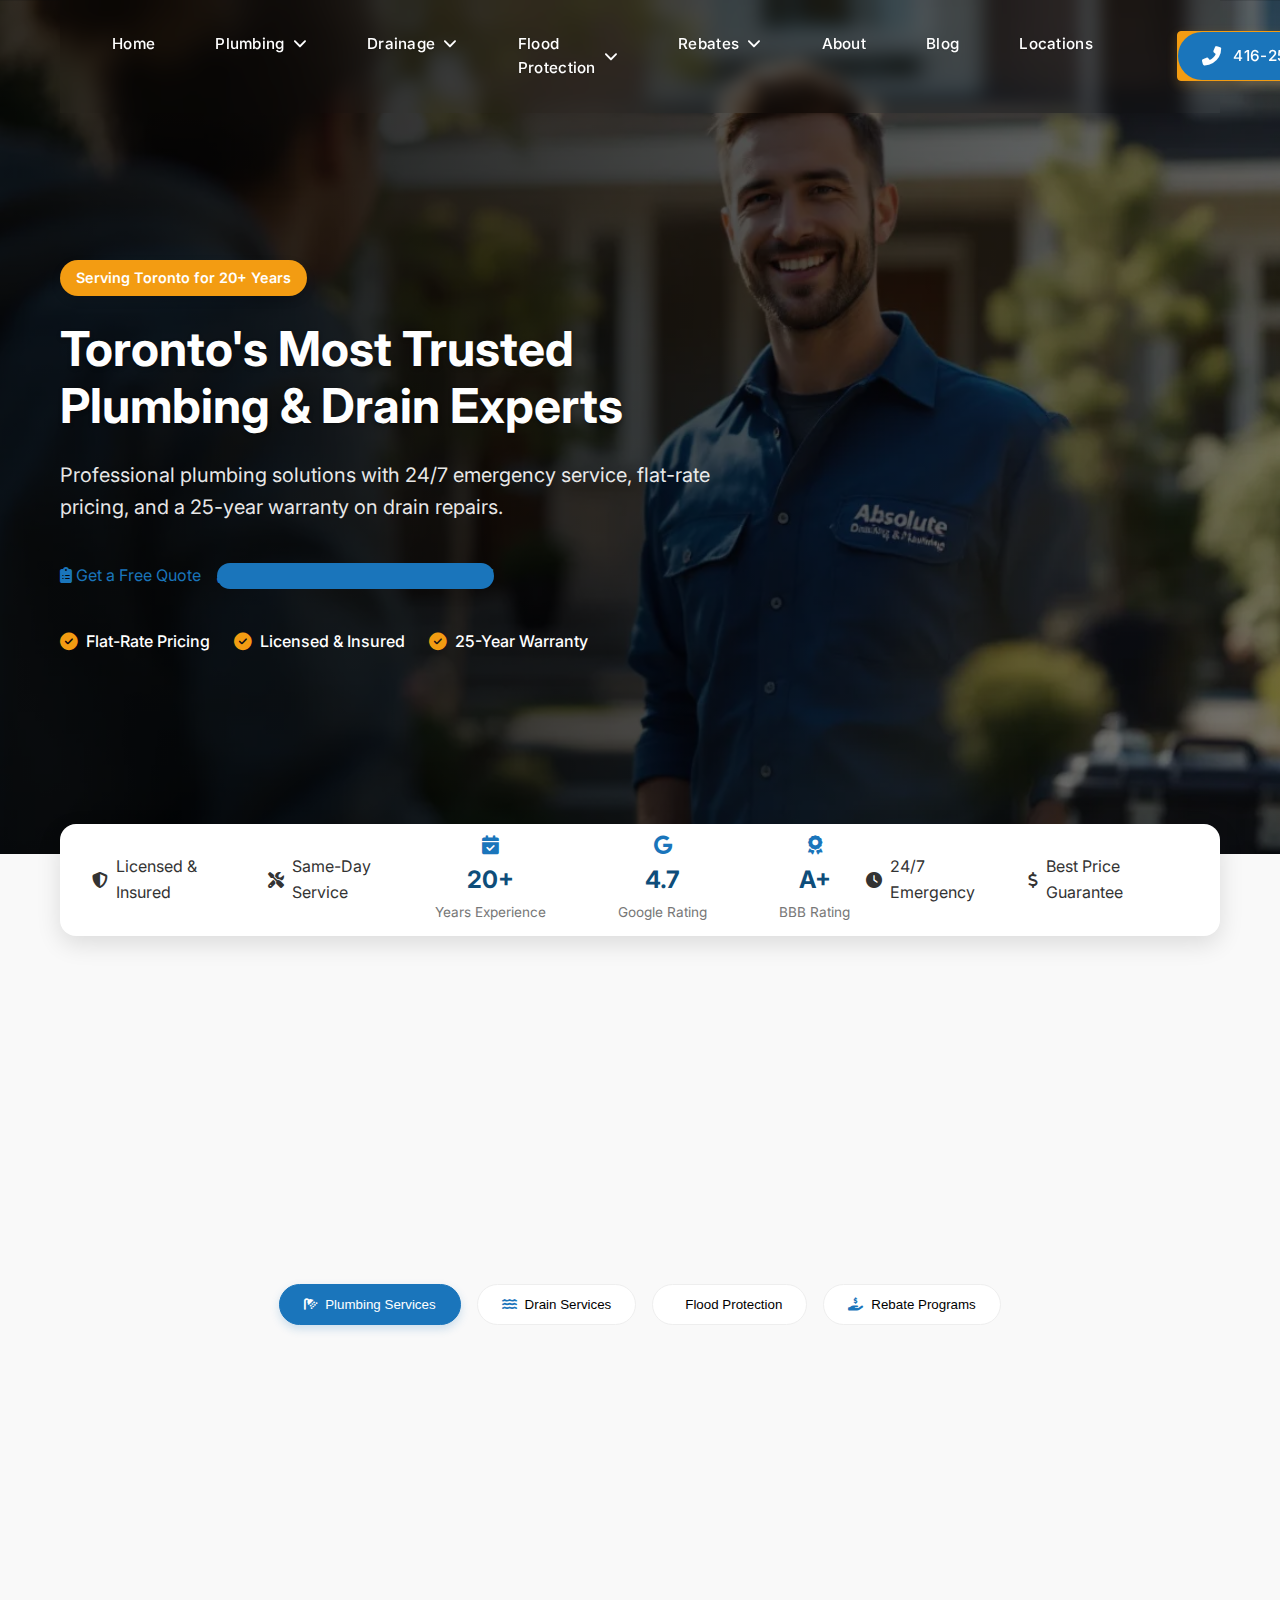
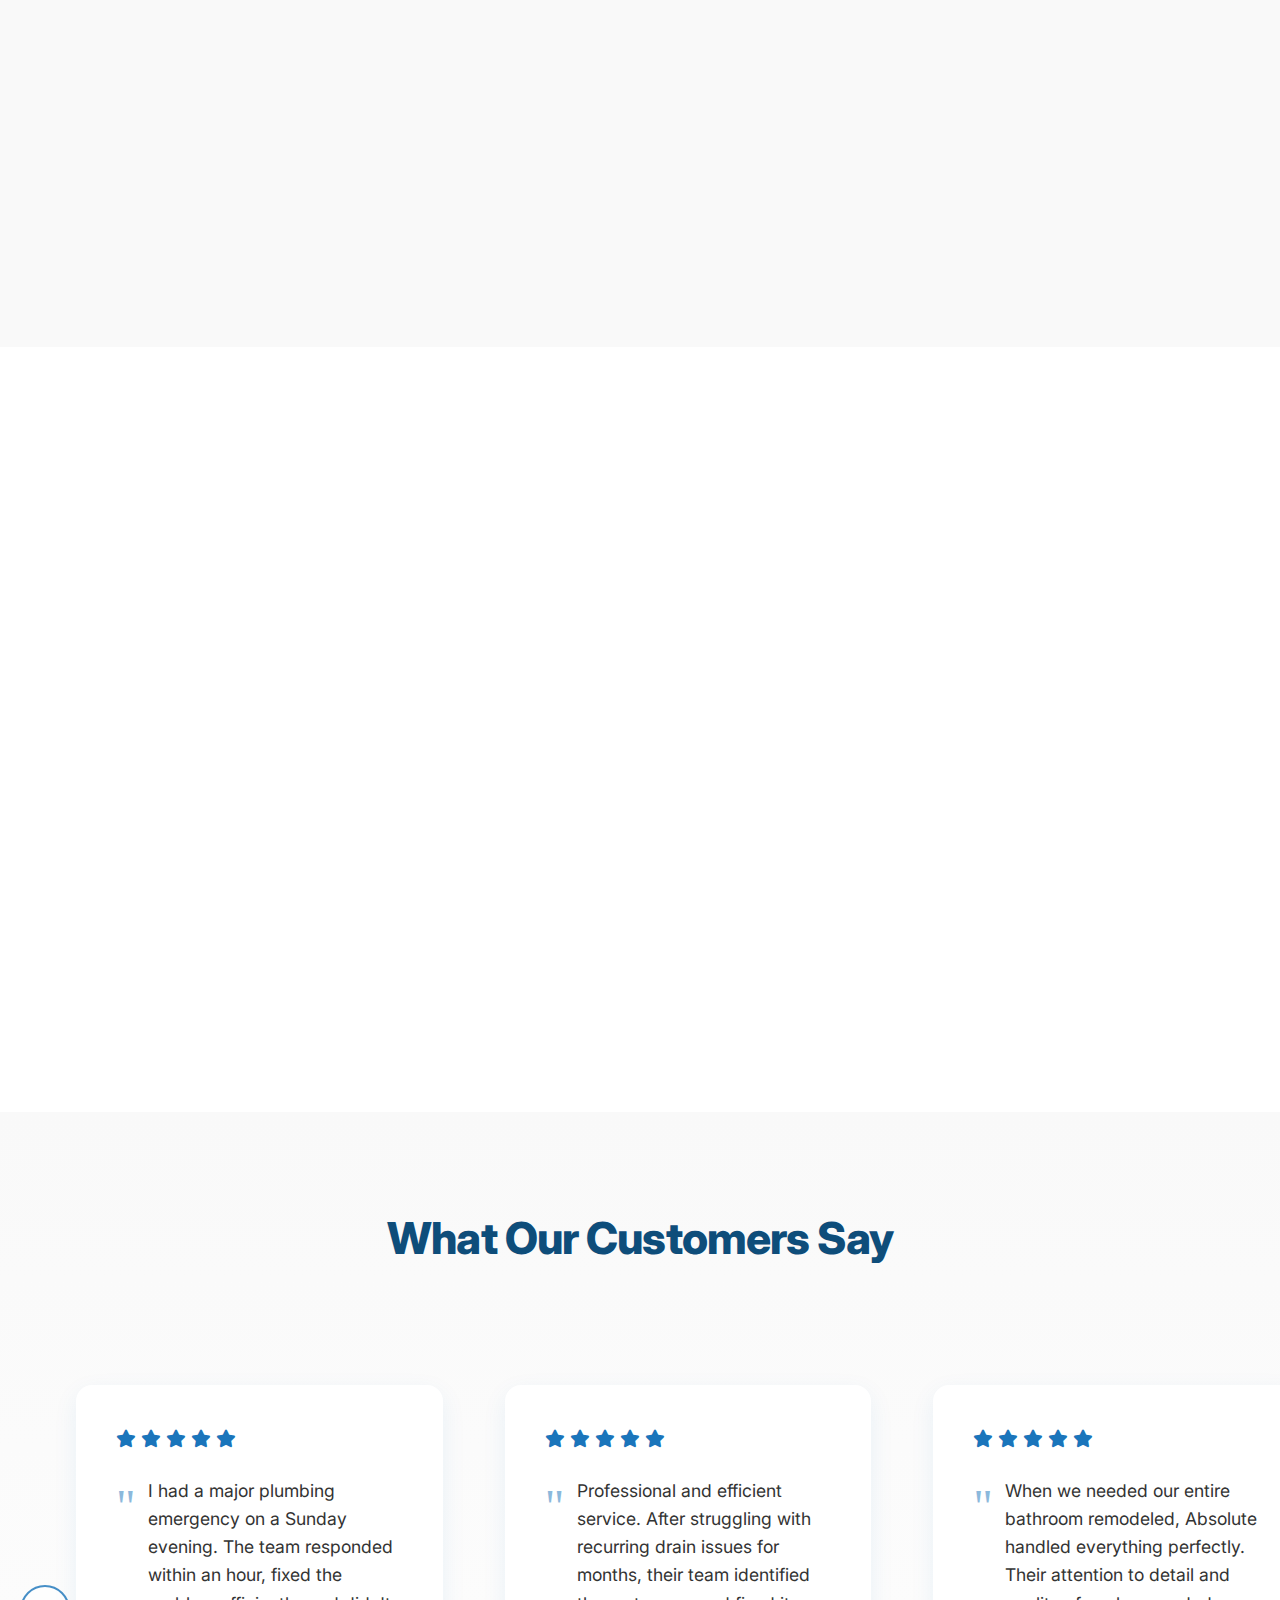
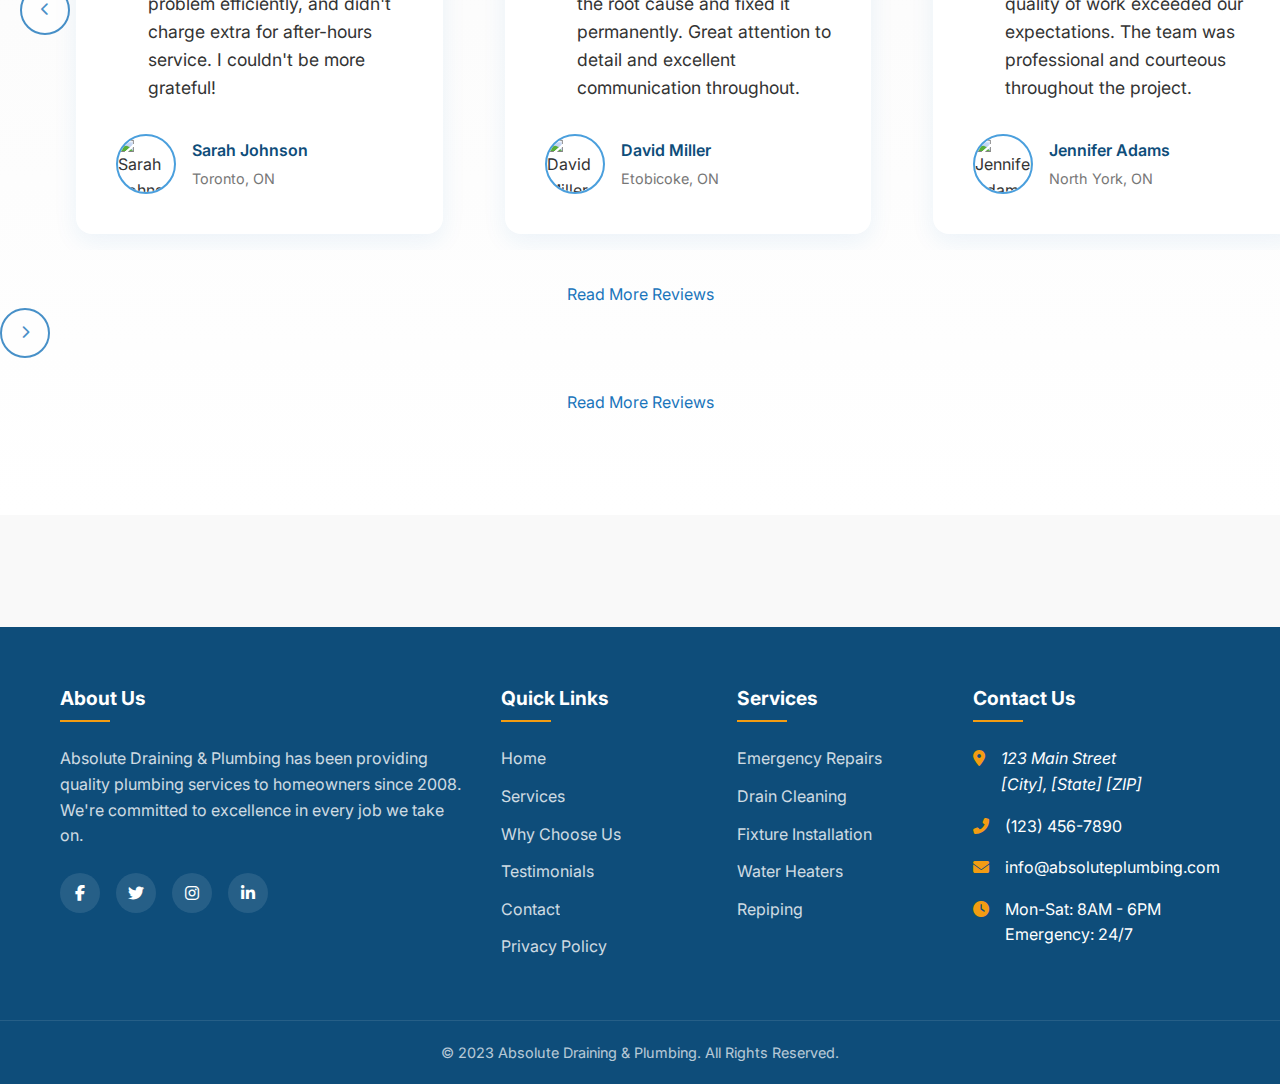
==== commit e015952e: "Add configuration files and implement trust signals and modal components" ====
--- a/absolutedp/index.html
+++ b/absolutedp/index.html
@@ -465,56 +465,47 @@
 <section class="trust-signals">
     <div class="container">
         <div class="trust-signal-container">
-            <div class="google-rating">
-                <div class="google-logo">
-                    <i class="fab fa-google" aria-hidden="true"></i>
-                </div>
-                <div class="rating-content">
-                    <div class="rating-stars">
-                        <i class="fas fa-star" aria-hidden="true"></i>
-                        <i class="fas fa-star" aria-hidden="true"></i>
-                        <i class="fas fa-star" aria-hidden="true"></i>
-                        <i class="fas fa-star" aria-hidden="true"></i>
-                        <i class="fas fa-star-half-alt" aria-hidden="true"></i>
-                    </div>
-                    <div class="rating-text">
-                        <span class="rating-number">4.7/5</span>
-                        <span class="rating-count">Based on 93 reviews</span>
-                    </div>
-                </div>
-            </div>
-            
-            <div class="trust-grid">
-                <div class="trust-item">
-                    <div class="trust-icon">
+            <div class="trust-bar">
+                <div class="trust-section trust-side">
+                    <div class="trust-item side-item">
+                        <i class="fas fa-shield-alt" aria-hidden="true"></i>
+                        <span>Licensed & Insured</span>
+                    </div>
+                    <div class="trust-item side-item">
+                        <i class="fas fa-tools" aria-hidden="true"></i>
+                        <span>Same-Day Service</span>
+                    </div>
+                </div>
+
+                <div class="trust-section trust-core">
+                    <div class="trust-item core-item">
                         <i class="fas fa-calendar-check" aria-hidden="true"></i>
-                    </div>
-                    <div class="trust-number count-up" data-count="20">0</div>
-                    <p class="trust-text">Years of Experience</p>
-                </div>
-                
-                <div class="trust-item">
-                    <div class="trust-icon">
-                        <i class="fas fa-shield-alt" aria-hidden="true"></i>
-                    </div>
-                    <div class="trust-number">25<span>yr</span></div>
-                    <p class="trust-text">Warranty on Drain Repairs</p>
-                </div>
-                
-                <div class="trust-item">
-                    <div class="trust-icon">
+                        <strong>20+</strong>
+                        <span>Years Experience</span>
+                    </div>
+
+                    <div class="trust-item core-item">
+                        <i class="fab fa-google" aria-hidden="true"></i>
+                        <strong>4.7</strong>
+                        <span>Google Rating</span>
+                    </div>
+
+                    <div class="trust-item core-item">
+                        <i class="fas fa-award" aria-hidden="true"></i>
+                        <strong>A+</strong>
+                        <span>BBB Rating</span>
+                    </div>
+                </div>
+
+                <div class="trust-section trust-side">
+                    <div class="trust-item side-item">
+                        <i class="fas fa-clock" aria-hidden="true"></i>
+                        <span>24/7 Emergency</span>
+                    </div>
+                    <div class="trust-item side-item">
                         <i class="fas fa-dollar-sign" aria-hidden="true"></i>
-                    </div>
-                    <div class="trust-percent">10%</div>
-                    <p class="trust-text">Lower Than Competitors</p>
-                </div>
-                
-                <div class="trust-item">
-                    <div class="trust-icon">
-                        <i class="fas fa-certificate" aria-hidden="true"></i>
-                    </div>
-                    <div class="trust-text-lg">Licensed</div>
-                    <p class="trust-text">Plumbing License #P22342</p>
+                        <span>Best Price Guarantee</span>
+                    </div>
                 </div>
             </div>
         </div>
@@ -774,74 +765,100 @@
         
         <!-- Testimonials Section -->
         <section class="testimonials" id="testimonials">
-            <div class="container">
-                <div class="section-title animate-on-scroll" data-animation="fade-up">
-                    <h2>What Our Customers Say</h2>
-                </div>
-                
-                <div class="testimonial-slider">
-                    <div class="testimonial-card animate-on-scroll" data-animation="fade-up">
-                        <div class="testimonial-avatar">
-                            <img src="images/testimonials/customer1.jpg" alt="Sarah Johnson" width="80" height="80" loading="lazy">
-                        </div>
-                        <div class="testimonial-rating">
-                            <i class="fas fa-star" aria-hidden="true"></i>
-                            <i class="fas fa-star" aria-hidden="true"></i>
-                            <i class="fas fa-star" aria-hidden="true"></i>
-                            <i class="fas fa-star" aria-hidden="true"></i>
-                            <i class="fas fa-star" aria-hidden="true"></i>
-                        </div>
-                        <p class="testimonial-text">"I had a major plumbing emergency on a Sunday evening. The team at Absolute Draining & Plumbing responded within an hour, fixed the problem efficiently, and didn't charge me extra for the after-hours service. I couldn't be more grateful!"</p>
-                        <div class="testimonial-author">
-                            <div class="testimonial-name">Sarah Johnson</div>
-                            <div class="testimonial-location">Homeowner in [Location]</div>
-                        </div>
-                    </div>
-                    
-                    <div class="testimonial-card">
-                        <div class="testimonial-avatar">
-                            <img src="images/testimonials/customer2.jpg" alt="David Miller" width="80" height="80" loading="lazy">
-                        </div>
-                        <div class="testimonial-rating">
-                            <i class="fas fa-star" aria-hidden="true"></i>
-                            <i class="fas fa-star" aria-hidden="true"></i>
-                            <i class="fas fa-star" aria-hidden="true"></i>
-                            <i class="fas fa-star" aria-hidden="true"></i>
-                            <i class="fas fa-star" aria-hidden="true"></i>
-                        </div>
-                        <p class="testimonial-text">"Professional, knowledgeable, and efficient. After struggling with recurring drain issues for months, their team identified the root cause and fixed it permanently. Best plumbing service in town!"</p>
-                        <div class="testimonial-author">
-                            <div class="testimonial-name">David Miller</div>
-                            <div class="testimonial-location">Business Owner in [Location]</div>
-                        </div>
-                    </div>
-                    
-                    <div class="testimonial-card">
-                        <div class="testimonial-avatar">
-                            <img src="images/testimonials/customer3.jpg" alt="Jennifer Adams" width="80" height="80" loading="lazy">
-                        </div>
-                        <div class="testimonial-rating">
-                            <i class="fas fa-star" aria-hidden="true"></i>
-                            <i class="fas fa-star" aria-hidden="true"></i>
-                            <i class="fas fa-star" aria-hidden="true"></i>
-                            <i class="fas fa-star" aria-hidden="true"></i>
-                            <i class="fas fa-star" aria-hidden="true"></i>
-                        </div>
-                        <p class="testimonial-text">"When we needed our entire bathroom remodeled, Absolute Draining & Plumbing handled everything perfectly. Their attention to detail and quality of work exceeded our expectations. Highly recommend!"</p>
-                        <div class="testimonial-author">
-                            <div class="testimonial-name">Jennifer Adams</div>
-                            <div class="testimonial-location">Homeowner in [Location]</div>
-                        </div>
-                    </div>
-                </div>
-                
+            <div class="section-title">
+                <h2>What Our Customers Say</h2>
+            </div>
+            
+            <div class="testimonial-slider">
                 <div class="testimonial-controls">
-                    <button class="testimonial-prev" aria-label="Previous testimonial"><i class="fas fa-chevron-left" aria-hidden="true"></i></button>
-                    <button class="testimonial-next" aria-label="Next testimonial"><i class="fas fa-chevron-right" aria-hidden="true"></i></button>
-                </div>
-                
-                <div class="text-center mt-4 animate-on-scroll" data-animation="fade-up">
-                    <a href="testimonials.html" class="btn btn-outline">Read More Reviews</a>
+                    <button class="testimonial-btn testimonial-prev" aria-label="Previous testimonial">
+                        <i class="fas fa-chevron-left" aria-hidden="true"></i>
+                    </button>
+                    <button class="testimonial-btn testimonial-next" aria-label="Next testimonial">
+                        <i class="fas fa-chevron-right" aria-hidden="true"></i>
+                    </button>
+                </div>
+                
+                <div class="testimonial-track">
+                        <div class="testimonial-card">
+                            <div class="testimonial-content">
+                                <div class="testimonial-rating">
+                                    <i class="fas fa-star" aria-hidden="true"></i>
+                                    <i class="fas fa-star" aria-hidden="true"></i>
+                                    <i class="fas fa-star" aria-hidden="true"></i>
+                                    <i class="fas fa-star" aria-hidden="true"></i>
+                                    <i class="fas fa-star" aria-hidden="true"></i>
+                                </div>
+                                <p class="testimonial-text">I had a major plumbing emergency on a Sunday evening. The team responded within an hour, fixed the problem efficiently, and didn't charge extra for after-hours service. I couldn't be more grateful!</p>
+                                <div class="testimonial-author">
+                                    <div class="testimonial-avatar">
+                                        <img src="images/testimonials/customer1.jpg" alt="Sarah Johnson" width="60" height="60" loading="lazy">
+                                    </div>
+                                    <div class="testimonial-info">
+                                        <div class="testimonial-name">Sarah Johnson</div>
+                                        <div class="testimonial-location">Toronto, ON</div>
+                                    </div>
+                                </div>
+                            </div>
+                        </div>
+                        
+                        <div class="testimonial-card">
+                            <div class="testimonial-content">
+                                <div class="testimonial-rating">
+                                    <i class="fas fa-star" aria-hidden="true"></i>
+                                    <i class="fas fa-star" aria-hidden="true"></i>
+                                    <i class="fas fa-star" aria-hidden="true"></i>
+                                    <i class="fas fa-star" aria-hidden="true"></i>
+                                    <i class="fas fa-star" aria-hidden="true"></i>
+                                </div>
+                                <p class="testimonial-text">Professional and efficient service. After struggling with recurring drain issues for months, their team identified the root cause and fixed it permanently. Great attention to detail and excellent communication throughout.</p>
+                                <div class="testimonial-author">
+                                    <div class="testimonial-avatar">
+                                        <img src="images/testimonials/customer2.jpg" alt="David Miller" width="60" height="60" loading="lazy">
+                                    </div>
+                                    <div class="testimonial-info">
+                                        <div class="testimonial-name">David Miller</div>
+                                        <div class="testimonial-location">Etobicoke, ON</div>
+                                    </div>
+                                </div>
+                            </div>
+                        </div>
+                        
+                        <div class="testimonial-card">
+                            <div class="testimonial-content">
+                                <div class="testimonial-rating">
+                                    <i class="fas fa-star" aria-hidden="true"></i>
+                                    <i class="fas fa-star" aria-hidden="true"></i>
+                                    <i class="fas fa-star" aria-hidden="true"></i>
+                                    <i class="fas fa-star" aria-hidden="true"></i>
+                                    <i class="fas fa-star" aria-hidden="true"></i>
+                                </div>
+                                <p class="testimonial-text">When we needed our entire bathroom remodeled, Absolute handled everything perfectly. Their attention to detail and quality of work exceeded our expectations. The team was professional and courteous throughout the project.</p>
+                                <div class="testimonial-author">
+                                    <div class="testimonial-avatar">
+                                        <img src="images/testimonials/customer3.jpg" alt="Jennifer Adams" width="60" height="60" loading="lazy">
+                                    </div>
+                                    <div class="testimonial-info">
+                                        <div class="testimonial-name">Jennifer Adams</div>
+                                        <div class="testimonial-location">North York, ON</div>
+                                    </div>
+                                </div>
+                            </div>
+                        </div>
+                    </div>
+                </div>
+                
+                <div class="text-center mt-4">
+                    <a href="testimonials.html" class="btn btn-primary">
+                        Read More Reviews
+                    </button>
+                    <button class="testimonial-btn testimonial-next" aria-label="Next testimonial">
+                        <i class="fas fa-chevron-right" aria-hidden="true"></i>
+                    </button>
+                </div>
+                
+                <div class="text-center mt-4">
+                    <a href="testimonials.html" class="btn btn-primary">Read More Reviews</a>
                 </div>
             </div>
         </section>
--- a/absolutedp/css/main.css
+++ b/absolutedp/css/main.css
@@ -1,1747 +1,119 @@
-/* Reset and Base Styles */
-*, *::before, *::after {
-    margin: 0;
-    padding: 0;
-    box-sizing: border-box;
-}
-
-:root {
-    /* Color Variables */
-    --primary: #1a75bb;
-    --primary-dark: #0e4d7a;
-    --secondary: #f39c12;
-    --light: #f9f9f9;
-    --dark: #333333;
-    --gray: #777777;
-    --gray-light: #eeeeee;
-    --white: #ffffff;
-    --shadow: rgba(0, 0, 0, 0.1);
-    --glass-bg: rgba(255, 255, 255, 0.1);
-    --glass-border: rgba(255, 255, 255, 0.18);
-    --glass-shadow: rgba(31, 38, 135, 0.37);
-    --primary-light: #4a9fdd;
-    --secondary-dark: #c17d11;
-    --success: #28a745;
-    --error: #dc3545;
-    --warning: #ffc107;
-    --info: #17a2b8;
-    --dark-hover: #222222;
-    
-    /* Typography */
-    --font-size-base: 1rem;
-    --font-size-sm: 0.875rem;
-    --font-size-lg: 1.125rem;
-    --font-size-xl: 1.25rem;
-    --font-size-2xl: 1.5rem;
-    --font-size-3xl: 1.875rem;
-    --font-size-4xl: 2.25rem;
-    
-    /* Spacing */
-    --spacing-1: 0.25rem;
-    --spacing-2: 0.5rem;
-    --spacing-3: 0.75rem;
-    --spacing-4: 1rem;
-    --spacing-5: 1.5rem;
-    --spacing-6: 2rem;
-    --spacing-8: 3rem;
-    
-    /* Radius */
-    --radius-sm: 0.25rem;
-    --radius-md: 0.5rem;
-    --radius-lg: 1rem;
-    --radius-full: 9999px;
-    
-    /* Transitions */
-    --transition-fast: 0.2s ease;
-    --transition-normal: 0.3s ease;
-    --transition-slow: 0.5s ease;
-}
-
-body {
-    font-family: 'Inter', sans-serif;
-    color: var(--dark);
-    background-color: var(--light);
-    line-height: 1.6;
-    overflow-x: hidden;
-    scroll-behavior: smooth;
-}
-
-h1, h2, h3, h4, h5, h6 {
+/* Import Component Styles */
+@import 'base/_variables.css';
+@import 'base/_reset.css';
+@import 'base/_utilities.css';
+@import 'components/_navigation.css';
+@import 'components/_sections.css';
+@import 'components/_footer.css';
+@import 'components/_testimonials.css';
+@import 'components/_forms.css';
+
+/* Trust Signals */
+.trust-signals {
+    margin-top: -30px;
+    width: 100%;
+    position: relative;
+    z-index: 10;
+}
+
+.trust-bar {
+    display: flex;
+    justify-content: space-between;
+    align-items: center;
+    padding: 0.75rem 2rem;
+    background: var(--white);
+    box-shadow: 0 8px 24px rgba(0, 0, 0, 0.12);
+    border-radius: var(--radius-lg);
+}
+
+.trust-section {
+    display: flex;
+    align-items: center;
+    gap: 1.5rem;
+}
+
+.trust-core {
+    flex: 0 1 auto;
+    display: flex;
+    gap: 2.5rem;
+    justify-content: center;
+}
+
+.trust-item {
+    display: inline-flex;
+    align-items: center;
+    gap: 0.5rem;
+}
+
+.core-item {
+    flex-direction: column;
+    padding: 0 1rem;
+}
+
+.core-item i {
+    font-size: 1.2rem;
+    color: var(--primary);
+    margin-bottom: 0.2rem;
+}
+
+.core-item strong {
+    font-size: 1.5rem;
     font-weight: 700;
-    line-height: 1.2;
-    margin-bottom: 1rem;
-}
-
-p {
-    margin-bottom: 1rem;
-}
-
-a {
-    text-decoration: none;
-    color: var(--primary);
-    transition: color 0.3s ease;
-}
-
-a:hover {
     color: var(--primary-dark);
-}
-
-img {
-    max-width: 100%;
-    height: auto;
+    line-height: 1;
+    margin: 0.1rem 0;
+}
+
+.core-item span {
+    font-size: 0.85rem;
+    color: var(--gray);
+    white-space: nowrap;
+}
+
+/* BBB Rating */
+.bbb-rating {
+    background: linear-gradient(135deg, #f8f9fa 0%, #e9ecef 100%);
+    padding: 1rem;
+    border-radius: var(--radius-md);
+    border: 1px solid var(--gray-light);
+}
+
+.bbb-logo {
+    font-size: 2rem;
+    color: #0066b2;
+}
+
+.rating-badge {
     display: block;
-}
-
-/* Utility Classes */
-.container {
-    width: 100%;
-    max-width: 1200px;
-    margin: 0 auto;
-    padding: 0 30px;
-}
-
-@media (min-width: 992px) {
-    .container {
-        padding: 0 60px;
-    }
-}
-
-.text-center {
-    text-align: center;
-}
-
-.mb-1 { margin-bottom: 0.5rem; }
-.mb-2 { margin-bottom: 1rem; }
-.mb-3 { margin-bottom: 1.5rem; }
-.mb-4 { margin-bottom: 2rem; }
-.mb-5 { margin-bottom: 3rem; }
-
-.mt-1 { margin-top: 0.5rem; }
-.mt-2 { margin-top: 1rem; }
-.mt-3 { margin-top: 1.5rem; }
-.mt-4 { margin-top: 2rem; }
-.mt-5 { margin-top: 3rem; }
-
-.py-1 { padding-top: 0.5rem; padding-bottom: 0.5rem; }
-.py-2 { padding-top: 1rem; padding-bottom: 1rem; }
-.py-3 { padding-top: 1.5rem; padding-bottom: 1.5rem; }
-.py-4 { padding-top: 2rem; padding-bottom: 2rem; }
-.py-5 { padding-top: 3rem; padding-bottom: 3rem; }
-
-.px-1 { padding-left: 0.5rem; padding-right: 0.5rem; }
-.px-2 { padding-left: 1rem; padding-right: 1rem; }
-.px-3 { padding-left: 1.5rem; padding-right: 1.5rem; }
-.px-4 { padding-left: 2rem; padding-right: 2rem; }
-.px-5 { padding-left: 3rem; padding-right: 3rem; }
-
-/* Button Styles */
-.btn {
-    display: inline-block;
-    padding: 0.75rem 1.5rem;
-    border-radius: 50px;
+    font-size: 0.9rem;
     font-weight: 600;
-    text-align: center;
-    cursor: pointer;
-    transition: all 0.3s ease;
-    border: none;
-    outline: none;
-    box-shadow: 0 2px 5px rgba(0, 0, 0, 0.1);
-    position: relative;
-    overflow: hidden;
-}
-
-.btn::after {
-    content: '';
-    position: absolute;
-    top: 50%;
-    left: 50%;
-    width: 0;
-    height: 0;
-    background-color: rgba(255, 255, 255, 0.2);
-    border-radius: 50%;
-    transform: translate(-50%, -50%);
-    transition: width 0.6s, height 0.6s;
-    z-index: 1;
-}
-
-.btn:hover::after, .btn:focus::after {
-    width: 300%;
-    height: 300%;
-}
-
-.btn span, .btn i {
-    position: relative;
-    z-index: 2;
-}
-
-.btn-primary {
-    background-color: var(--primary);
-    color: var(--white);
-}
-
-.btn-primary:hover, .btn-primary:focus {
-    background-color: var(--primary-dark);
-    transform: translateY(-2px);
-    box-shadow: 0 4px 8px var(--shadow);
-}
-
-.btn-secondary {
-    background-color: var(--secondary);
-    color: var(--white);
-}
-
-.btn-secondary:hover, .btn-secondary:focus {
-    background-color: #e67e22;
-    transform: translateY(-2px);
-    box-shadow: 0 4px 8px var(--shadow);
-}
-
-.btn-outline {
-    background-color: transparent;
-    border: 2px solid var(--primary);
-    color: var(--primary);
-}
-
-.btn-outline:hover, .btn-outline:focus {
-    background-color: var(--primary);
-    color: var(--white);
-    transform: translateY(-2px);
-    box-shadow: 0 4px 8px var(--shadow);
-}
-
-.btn-lg {
-    padding: 1rem 2rem;
-    font-size: 1.1rem;
-}
-
-.btn-call {
-    display: flex;
-    align-items: center;
-    gap: 0.5rem;
-}
-
-.btn-call i {
-    font-size: 1.2rem;
-}
-
-/* Header and Navigation Styles */
-header {
-    position: fixed;
-    top: 0;
-    left: 0;
-    width: 100%;
-    z-index: 1000;
-    background-color: var(--glass-bg);
-    backdrop-filter: blur(10px);
-    -webkit-backdrop-filter: blur(10px);
-    border-bottom: 1px solid var(--glass-border);
-    box-shadow: 0 4px 30px rgba(0, 0, 0, 0.1);
-    transition: all 0.3s ease;
-}
-
-.header-scrolled {
-    background-color: var(--white);
-    box-shadow: 0 2px 10px rgba(0, 0, 0, 0.1);
-}
-
-.header-inner {
-    display: flex;
-    justify-content: space-between;
-    align-items: center;
-    padding: 0.75rem 0;
-}
-
-.logo {
-    display: flex;
-    align-items: center;
-}
-
-.logo img {
+    color: var(--gray);
+}
+
+.rating-grade {
+    display: block;
+    font-size: 1.5rem;
+    font-weight: 700;
+    color: #0066b2;
+}
+
+/* Trust Badges */
+.trust-badges {
+    display: flex;
+    gap: 1.5rem;
+    justify-content: center;
+    align-items: center;
+}
+
+.trust-badges img {
     height: 50px;
     width: auto;
-}
-
-/* Desktop Navigation Styles */
-.desktop-nav {
-    display: none;
-}
-
-@media (min-width: 992px) {
-    .desktop-nav {
-        display: block;
-        margin: 0 4rem;
-        flex: 1;
-    }
-    
-    .hamburger {
-        display: none !important;
-    }
-
-    .header-inner {
-        padding: 1.5rem 0;
-        background: linear-gradient(to bottom, rgba(255,255,255,0.95), rgba(255,255,255,0.98));
-        backdrop-filter: blur(10px);
-    }
-}
-
-.main-menu {
-    display: flex;
-    list-style: none;
-    margin: 0;
-    padding: 0;
-    gap: 1.25rem;
-    justify-content: center;
-}
-
-.main-menu > li {
-    position: relative;
-}
-
-/* Logo size adjustment */
-.logo img {
-    height: 55px;
-    width: auto;
-}
-
-/* Adjust header actions spacing */
-.header-actions {
-    gap: 1rem;
-}
-
-.main-menu > li > a {
-    display: flex;
-    align-items: center;
-    padding: 1rem 1.75rem;
-    color: var(--dark);
-    font-weight: 600;
-    transition: all var(--transition-normal);
-    border-radius: 50px;
-    font-size: 1.1rem;
-    letter-spacing: -0.01em;
-    position: relative;
-    z-index: 1;
-}
-
-.main-menu > li > a::before {
-    content: '';
-    position: absolute;
-    top: 0;
-    left: 0;
-    right: 0;
-    bottom: 0;
-    background-color: var(--primary);
-    border-radius: inherit;
-    opacity: 0;
-    transform: scale(0.95);
-    transition: all var(--transition-normal);
-    z-index: -1;
-}
-
-.main-menu > li > a:hover {
-    color: var(--white);
-}
-
-.main-menu > li > a:hover::before {
-    opacity: 1;
-    transform: scale(1);
-}
-
-.main-menu > li > a i {
-    font-size: 0.85rem;
-    margin-left: 0.5rem;
-    transition: transform var(--transition-normal);
-}
-
-.has-megamenu:hover > a {
-    color: var(--white);
-}
-
-.has-megamenu:hover > a::before {
-    opacity: 1;
-    transform: scale(1);
-}
-
-.has-megamenu:hover > a i {
-    transform: rotate(180deg);
-}
-
-/* Active state */
-.main-menu > li > a.active {
-    color: var(--white);
-    background-color: var(--primary);
-}
-
-/* Mega Menu Styles */
-.megamenu {
-    position: absolute;
-    top: calc(100% + 1rem);
-    left: 50%;
-    transform: translateX(-50%) translateY(10px);
-    width: 900px;
-    background-color: var(--white);
-    box-shadow: 0 5px 30px rgba(0, 0, 0, 0.1);
-    border-radius: var(--radius-lg);
-    opacity: 0;
-    visibility: hidden;
-    transition: all var(--transition-normal);
-    z-index: 100;
-    padding: 2.5rem;
-    border: 1px solid var(--gray-light);
-}
-
-.has-megamenu:hover .megamenu {
-    opacity: 1;
-    visibility: visible;
-    transform: translateX(-50%) translateY(0);
-}
-
-.megamenu::before {
-    content: '';
-    position: absolute;
-    top: -6px;
-    left: 50%;
-    transform: translateX(-50%) rotate(45deg);
-    width: 12px;
-    height: 12px;
-    background-color: var(--white);
-    border-left: 1px solid var(--gray-light);
-    border-top: 1px solid var(--gray-light);
-}
-
-.megamenu-wrapper {
-    display: flex;
-    gap: 3.5rem;
-}
-
-.megamenu-col {
-    flex: 1;
-}
-
-.megamenu-title {
-    font-size: 1.1rem;
-    color: var(--primary-dark);
-    margin-bottom: 1.5rem;
-    padding-bottom: 1rem;
-    border-bottom: 2px solid var(--primary-light);
-    font-weight: 600;
-}
-
-.submenu {
-    list-style: none;
-    padding: 0;
-    margin: 0 0 2.5rem 0;
-}
-
-.submenu li {
-    margin-bottom: 1rem;
-}
-
-.submenu a {
-    color: var(--gray);
-    transition: all var(--transition-fast);
-    font-size: 1rem;
-    display: flex;
-    align-items: center;
-    padding: 0.5rem 0;
-    line-height: 1.4;
-}
-
-.submenu a:hover {
-    color: var(--primary);
-    padding-left: 0.75rem;
-}
-
-.megamenu-feature {
-    flex: 1.25;
-    background: linear-gradient(135deg, var(--primary-light), var(--primary));
-    border-radius: var(--radius-lg);
-    overflow: hidden;
-    position: relative;
-    color: var(--white);
-}
-
-.megamenu-feature::before {
-    content: '';
-    position: absolute;
-    top: 0;
-    left: 0;
-    right: 0;
-    bottom: 0;
-    background: linear-gradient(45deg, rgba(255,255,255,0.15) 0%, rgba(255,255,255,0) 100%);
-    opacity: 0.8;
-}
-
-.megamenu-promo {
-    padding: 3rem;
-    position: relative;
-    z-index: 1;
-    display: flex;
-    flex-direction: column;
-    height: 100%;
-    justify-content: center;
-}
-
-.megamenu-promo h3 {
-    font-size: 1.6rem;
-    margin-bottom: 1.25rem;
-    color: var(--white);
-    line-height: 1.3;
-}
-
-.megamenu-promo p {
-    font-size: 1rem;
-    color: rgba(255, 255, 255, 0.95);
-    margin-bottom: 2rem;
-    line-height: 1.6;
-}
-
-.megamenu-promo .btn-primary {
-    background-color: var(--white);
-    color: var(--primary);
-    padding: 1rem 2rem;
-    font-size: 1.05rem;
-    align-self: flex-start;
-}
-
-.megamenu-promo .btn-primary:hover {
-    background-color: var(--gray-light);
-    transform: translateY(-2px);
-    box-shadow: 0 4px 15px rgba(0, 0, 0, 0.15);
-}
-
-/* Mobile Navigation Styles */
-.mobile-nav {
-    position: fixed;
-    top: 0;
-    right: -100%;
-    width: 85%;
-    max-width: 350px;
-    height: 100vh;
-    background-color: var(--white);
-    transition: right var(--transition-normal);
-    z-index: 1000;
-    box-shadow: -5px 0 15px rgba(0, 0, 0, 0.1);
-    overflow-y: auto;
-}
-
-.mobile-nav.active {
-    right: 0;
-}
-
-.mobile-nav-inner {
-    padding: 80px 0 30px;
-}
-
-.mobile-menu {
-    list-style: none;
-    padding: 0;
-    margin: 0;
-}
-
-.mobile-menu-item {
-    display: flex;
-    justify-content: space-between;
-    align-items: center;
-    padding: 1rem 1.5rem;
-    color: var(--dark);
-    font-weight: 500;
-    border-bottom: 1px solid var(--gray-light);
-}
-
-.has-submenu > .mobile-menu-item {
-    background-color: var(--light);
-}
-
-.mobile-submenu {
-    display: none;
-    list-style: none;
-    padding: 0;
-    margin: 0;
-    background-color: var(--white);
-}
-
-.has-submenu.active .mobile-submenu {
-    display: block;
-}
-
-.has-submenu.active > .mobile-menu-item i {
-    transform: rotate(180deg);
-}
-
-.submenu-group {
-    padding: 1rem 1.5rem;
-    border-bottom: 1px solid var(--gray-light);
-}
-
-.submenu-title {
-    font-size: 0.95rem;
-    color: var(--primary-dark);
-    margin-bottom: 0.75rem;
-}
-
-.submenu-group ul {
-    list-style: none;
-    padding: 0;
-    margin: 0;
-}
-
-.submenu-group ul li {
-    margin-bottom: 0.5rem;
-}
-
-.submenu-group ul a {
-    color: var(--gray);
-    font-size: 0.9rem;
-    display: block;
-    padding: 0.4rem 0;
-    transition: all var(--transition-fast);
-}
-
-.submenu-group ul a:hover {
-    color: var(--primary);
-    padding-left: 0.5rem;
-}
-
-.mobile-cta {
-    padding: 1rem 1.5rem;
-}
-
-.btn-block {
-    display: flex;
-    width: 100%;
-    justify-content: center;
-    margin-bottom: 0.5rem;
-}
-
-/* Mobile Navigation Overlay */
-.mobile-nav-overlay {
-    position: fixed;
-    top: 0;
-    left: 0;
-    width: 100%;
-    height: 100%;
-    background-color: rgba(0, 0, 0, 0.5);
-    z-index: 999;
-    opacity: 0;
-    visibility: hidden;
-    transition: all var(--transition-normal);
-}
-
-.mobile-nav-overlay.active {
-    opacity: 1;
-    visibility: visible;
-}
-
-/* Hamburger Menu */
-.hamburger {
-    display: block;
-    width: 30px;
-    height: 20px;
-    position: relative;
-    cursor: pointer;
-    z-index: 1001;
-}
-
-.hamburger span {
-    display: block;
-    position: absolute;
-    height: 3px;
-    width: 100%;
-    background: var(--primary);
-    border-radius: 3px;
-    opacity: 1;
-    left: 0;
-    transform: rotate(0deg);
-    transition: 0.25s ease-in-out;
-}
-
-.hamburger span:nth-child(1) { top: 0; }
-.hamburger span:nth-child(2),
-.hamburger span:nth-child(3) { top: 9px; }
-.hamburger span:nth-child(4) { top: 18px; }
-
-.hamburger.active span:nth-child(1),
-.hamburger.active span:nth-child(4) {
-    top: 9px;
-    width: 0;
-    left: 50%;
-}
-
-.hamburger.active span:nth-child(2) { transform: rotate(45deg); }
-.hamburger.active span:nth-child(3) { transform: rotate(-45deg); }
-
-/* Header Actions */
-.header-actions {
-    display: flex;
-    align-items: center;
-    gap: 1.25rem;
-    margin-left: 2rem;
-}
-
-.header-call, .header-quote {
-    background-color: var(--primary);
-    color: var(--white);
-    padding: 1rem 1.75rem;
-    border-radius: 50px;
-    display: flex;
-    align-items: center;
-    font-weight: 600;
-    font-size: 1.05rem;
-    transition: all 0.3s ease;
-    white-space: nowrap;
-    letter-spacing: -0.01em;
-    border: 2px solid transparent;
-    position: relative;
-    overflow: hidden;
-    z-index: 1;
-}
-
-.header-call {
-    background-color: var(--secondary);
-    box-shadow: 0 4px 15px rgba(243, 156, 18, 0.2);
-}
-
-.header-quote {
-    box-shadow: 0 4px 15px rgba(26, 117, 187, 0.15);
-}
-
-.header-call i, .header-quote i {
-    margin-right: 0.75rem;
-    font-size: 1.2rem;
-    position: relative;
-    z-index: 2;
-}
-
-.header-call span, .header-quote span {
-    position: relative;
-    z-index: 2;
-}
-
-.header-call:hover, .header-quote:hover {
-    transform: translateY(-2px);
-    color: var(--white);
-}
-
-.header-call:hover {
-    background-color: var(--white);
-    color: var(--secondary);
-    border-color: var(--secondary);
-    box-shadow: 0 6px 20px rgba(243, 156, 18, 0.25);
-}
-
-.header-quote:hover {
-    background-color: var(--white);
-    color: var(--primary);
-    border-color: var(--primary);
-    box-shadow: 0 6px 20px rgba(26, 117, 187, 0.2);
-}
-
-/* Responsive Adjustments */
-@media (max-width: 767px) {
-    .header-call span, .header-quote span {
-        display: none;
-    }
-    
-    .header-call, .header-quote {
-        width: 40px;
-        height: 40px;
-        justify-content: center;
-        padding: 0;
-    }
-    
-    .header-call i, .header-quote i {
-        margin-right: 0;
-    }
-}
-
-@media (min-width: 768px) and (max-width: 991px) {
-    .header-call span {
-        display: inline;
-    }
-    
-    .header-quote span {
-        display: none;
-    }
-    
-    .header-quote {
-        width: 40px;
-        height: 40px;
-        justify-content: center;
-        padding: 0;
-    }
-    
-    .header-quote i {
-        margin-right: 0;
-    }
-}
-
-@media (max-width: 991px) {
-    .header-inner {
-        padding: 1rem 0;
-    }
-}
-
-/* Hero Section */
-.hero {
-    position: relative;
-    padding: 260px 0 200px;
-    overflow: hidden;
-    min-height: 600px;
-    display: flex;
-    align-items: center;
-}
-
-.hero-bg {
-    position: absolute;
-    top: 0;
-    left: 0;
-    width: 100%;
-    height: 100%;
-    background-image: url('/api/placeholder/1920/1080');
-    background-size: cover;
-    background-position: center;
-    z-index: -1;
-}
-
-.hero-overlay {
-    position: absolute;
-    top: 0;
-    left: 0;
-    width: 100%;
-    height: 100%;
-    background: linear-gradient(to right, rgba(0, 0, 0, 0.8) 30%, rgba(0, 0, 0, 0.5));
-    z-index: -1;
-}
-
-.hero-content {
-    max-width: 650px;
-    color: var(--white);
-}
-
-.hero-badge {
-    display: inline-block;
-    background-color: var(--secondary);
-    color: var(--white);
-    padding: 0.4rem 1rem;
-    border-radius: 50px;
-    font-weight: 600;
-    font-size: 0.9rem;
-    margin-bottom: 1.5rem;
-    box-shadow: 0 4px 10px rgba(0, 0, 0, 0.15);
-}
-
-.hero-title {
-    font-size: 3rem;
-    line-height: 1.2;
-    margin-bottom: 1.5rem;
-    text-shadow: 0 2px 4px rgba(0, 0, 0, 0.3);
-}
-
-.hero-subtitle {
-    font-size: 1.25rem;
-    margin-bottom: 2.5rem;
-    opacity: 0.9;
-    line-height: 1.6;
-}
-
-.hero-buttons {
-    display: flex;
-    flex-wrap: wrap;
-    gap: 1rem;
-    margin-bottom: 2.5rem;
-}
-
-.hero-features {
-    display: flex;
-    flex-wrap: wrap;
-    gap: 1.5rem;
-}
-
-.hero-feature {
-    display: flex;
-    align-items: center;
-    gap: 0.5rem;
-    font-weight: 500;
-}
-
-.hero-feature i {
-    color: var(--secondary);
-    font-size: 1.1rem;
-}
-
-@media (max-width: 767px) {
-    .hero {
-        padding: 140px 0 80px;
-    }
-    
-    .hero-title {
-        font-size: 2rem;
-    }
-    
-    .hero-subtitle {
-        font-size: 1.1rem;
-    }
-    
-    .hero-buttons {
-        flex-direction: column;
-    }
-    
-    .btn-lg {
-        width: 100%;
-        text-align: center;
-        justify-content: center;
-    }
-}
-
-/* Add animation classes for the hero content */
-.animate-on-scroll {
-    opacity: 0;
-    transition: opacity 0.8s ease, transform 0.8s ease;
-}
-
-.animate-on-scroll.fade-in {
-    opacity: 1;
-    transform: translateY(0);
-}
-
-/* Emergency CTA Animation */
-.pulse-animation {
-    position: relative;
-}
-
-.pulse-animation::before {
-    content: '';
-    position: absolute;
-    top: 0;
-    left: 0;
-    right: 0;
-    bottom: 0;
-    border-radius: 50px;
-    animation: pulse 3s ease-out infinite;
-    z-index: -1;
-}
-
-@keyframes pulse {
-    0% {
-        box-shadow: 0 0 0 0 rgba(243, 156, 18, 0.4);
-    }
-    70% {
-        box-shadow: 0 0 0 12px rgba(243, 156, 18, 0);
-    }
-    100% {
-        box-shadow: 0 0 0 0 rgba(243, 156, 18, 0);
-    }
-}
-
-/* Only apply pulse to emergency CTAs */
-.header-call.pulse-animation::before {
-    animation: pulse 3s ease-out infinite;
-}
-
-/* Pause animation on hover */
-.pulse-animation:hover::before {
-    animation-play-state: paused;
-}
-
-/* Trust Signals */
-.trust-signals {
-    padding: 0;
-    background-color: var(--white);
-    box-shadow: 0 -5px 15px rgba(0, 0, 0, 0.05);
-    position: relative;
-    z-index: 10;
-}
-
-.trust-signal-container {
-    padding: 1.5rem;
-    background: var(--white);
-    border-radius: var(--radius-lg);
-    box-shadow: 0 10px 30px rgba(0, 0, 0, 0.1);
-    margin-top: -50px;
-    position: relative;
-}
-
-.google-rating {
-    display: flex;
-    align-items: center;
-    padding-bottom: 1.5rem;
-    margin-bottom: 1.5rem;
-    border-bottom: 1px solid var(--gray-light);
-}
-
-.google-logo {
-    font-size: 2.5rem;
-    color: #4285F4;
-    margin-right: 1rem;
-}
-
-.rating-content {
-    display: flex;
-    flex-direction: column;
-}
-
-.rating-stars {
-    color: var(--secondary);
-    font-size: 1.2rem;
-    margin-bottom: 0.25rem;
-}
-
-.rating-text {
-    display: flex;
-    align-items: baseline;
-    gap: 0.5rem;
-}
-
-.rating-number {
-    font-size: 1.2rem;
-    font-weight: 700;
-}
-
-.rating-count {
-    font-size: 0.9rem;
-    color: var(--gray);
-}
-
-.trust-grid {
-    display: grid;
-    grid-template-columns: repeat(2, 1fr);
-    gap: 2rem;
-}
-
-@media (min-width: 768px) {
-    .trust-grid {
-        grid-template-columns: repeat(4, 1fr);
-    }
-}
-
-.trust-item {
-    text-align: center;
-}
-
-.trust-icon {
-    font-size: 2rem;
-    color: var(--primary);
-    margin-bottom: 0.75rem;
-}
-
-.trust-number {
-    font-size: 2rem;
-    font-weight: 700;
-    margin-bottom: 0.25rem;
-    color: var(--primary-dark);
-    display: flex;
-    align-items: baseline;
-    justify-content: center;
-}
-
-.trust-number span {
-    font-size: 1rem;
-    margin-left: 0.25rem;
-}
-
-.trust-percent {
-    font-size: 2rem;
-    font-weight: 700;
-    margin-bottom: 0.25rem;
-    color: var(--secondary);
-}
-
-.trust-text-lg {
-    font-size: 1.5rem;
-    font-weight: 700;
-    margin-bottom: 0.25rem;
-    color: var(--primary-dark);
-}
-
-.trust-text {
-    font-size: 0.9rem;
-    color: var(--gray);
-    line-height: 1.4;
-}
-
-/* Services Section */
-.services {
-    padding: 80px 0;
-    background-color: var(--light);
-}
-
-.section-title {
-    text-align: center;
-    margin-bottom: 3rem;
-}
-
-.section-title h2 {
-    font-size: 2rem;
-    position: relative;
-    display: inline-block;
-    padding-bottom: 1rem;
-}
-
-.section-title h2::after {
-    content: '';
-    position: absolute;
-    bottom: 0;
-    left: 50%;
-    transform: translateX(-50%);
-    width: 80px;
-    height: 3px;
-    background-color: var(--primary);
-}
-
-.section-subtitle {
-    text-align: center;
-    max-width: 800px;
-    margin: -1rem auto 3rem;
-    color: var(--gray);
-}
-
-.services-tabs {
-    margin-bottom: 3rem;
-}
-
-.services-tab-controls {
-    display: flex;
-    flex-wrap: wrap;
-    gap: 1rem;
-    margin-bottom: 2rem;
-    justify-content: center;
-}
-
-.services-tab-btn {
-    display: flex;
-    align-items: center;
-    padding: 0.75rem 1.5rem;
-    background-color: var(--white);
-    border: 1px solid var(--gray-light);
-    border-radius: 50px;
-    cursor: pointer;
-    transition: all 0.3s ease;
-    font-weight: 500;
-}
-
-.services-tab-btn i {
-    margin-right: 0.5rem;
-    color: var(--primary);
-}
-
-.services-tab-btn.active {
-    background-color: var(--primary);
-    color: var(--white);
-    border-color: var(--primary);
-    box-shadow: 0 4px 10px rgba(26, 117, 187, 0.2);
-}
-
-.services-tab-btn.active i {
-    color: var(--white);
-}
-
-.services-tab-btn:hover:not(.active) {
-    border-color: var(--primary);
-    background-color: rgba(26, 117, 187, 0.05);
-}
-
-.services-tab-pane {
-    display: none;
-}
-
-.services-tab-pane.active {
-    display: block;
-    animation: fadeIn 0.5s ease;
-}
-
-.services-grid {
-    display: grid;
-    grid-template-columns: 1fr;
-    gap: 2rem;
-}
-
-@media (min-width: 576px) {
-    .services-grid {
-        grid-template-columns: repeat(2, 1fr);
-    }
-}
-
-@media (min-width: 992px) {
-    .services-grid {
-        grid-template-columns: repeat(4, 1fr);
-    }
-}
-
-.service-card {
-    background: var(--white);
-    border-radius: 10px;
-    box-shadow: 0 4px 20px rgba(0, 0, 0, 0.05);
-    padding: 2rem;
-    text-align: center;
-    transition: all 0.3s ease;
-    border: 1px solid var(--gray-light);
-}
-
-.service-card:hover {
-    transform: translateY(-10px);
-    box-shadow: 0 15px 30px rgba(0, 0, 0, 0.1);
-    border-color: var(--primary-light);
-}
-
-.service-icon {
-    width: 70px;
-    height: 70px;
-    border-radius: 50%;
-    background-color: rgba(26, 117, 187, 0.1);
-    color: var(--primary);
-    display: flex;
-    align-items: center;
-    justify-content: center;
-    margin: 0 auto 1.5rem;
-    font-size: 1.75rem;
-    transition: all 0.3s ease;
-}
-
-.service-card:hover .service-icon {
-    background-color: var(--primary);
-    color: var(--white);
-    transform: rotateY(360deg);
-    transition: transform 0.8s ease, background-color 0.3s ease, color 0.3s ease;
-}
-
-.service-title {
-    font-size: 1.2rem;
-    margin-bottom: 1rem;
-    color: var(--primary-dark);
-}
-
-.service-desc {
-    color: var(--gray);
-    font-size: 0.95rem;
-    line-height: 1.5;
-}
-
-/* Rebate Program Styles */
-.rebate-intro {
-    text-align: center;
-    max-width: 800px;
-    margin: 0 auto 2.5rem;
-}
-
-.rebate-intro h3 {
-    color: var(--primary-dark);
-    margin-bottom: 1rem;
-}
-
-.rebate-grid {
-    display: grid;
-    grid-template-columns: 1fr;
-    gap: 1.5rem;
-    margin-bottom: 2.5rem;
-}
-
-@media (min-width: 576px) {
-    .rebate-grid {
-        grid-template-columns: repeat(2, 1fr);
-    }
-}
-
-@media (min-width: 992px) {
-    .rebate-grid {
-        grid-template-columns: repeat(4, 1fr);
-    }
-}
-
-.rebate-card {
-    background: var(--white);
-    border-radius: 10px;
-    box-shadow: 0 4px 20px rgba(0, 0, 0, 0.05);
-    padding: 1.5rem;
-    border: 1px solid var(--gray-light);
-    transition: all 0.3s ease;
-}
-
-.rebate-card:hover {
-    transform: translateY(-5px);
-    box-shadow: 0 10px 25px rgba(0, 0, 0, 0.08);
-    border-color: var(--secondary);
-}
-
-.rebate-location {
-    display: inline-block;
-    background-color: var(--secondary);
-    color: var(--white);
-    padding: 0.25rem 0.75rem;
-    border-radius: 50px;
-    font-size: 0.8rem;
-    font-weight: 600;
-    margin-bottom: 1rem;
-}
-
-.rebate-card h4 {
-    font-size: 1.1rem;
-    margin-bottom: 0.75rem;
-    color: var(--dark);
-}
-
-.rebate-card p {
-    color: var(--gray);
-    font-size: 0.9rem;
-    line-height: 1.5;
-}
-
-.rebate-cta {
-    text-align: center;
-    margin-top: 1.5rem;
-}
-
-.rebate-cta p {
-    margin-bottom: 1rem;
-    font-weight: 500;
-}
-
-/* Service Areas */
-.service-areas {
-    margin-top: 4rem;
-    text-align: center;
-    padding: 2rem;
-    background-color: var(--light);
-    border-radius: 10px;
-}
-
-.service-areas h3 {
-    margin-bottom: 1.5rem;
-    color: var(--primary-dark);
-}
-
-.area-tags {
-    display: flex;
-    flex-wrap: wrap;
-    gap: 0.75rem;
-    justify-content: center;
-}
-
-.area-tag {
-    background-color: var(--white);
-    border: 1px solid var(--gray-light);
-    border-radius: 50px;
-    padding: 0.5rem 1rem;
-    font-size: 0.9rem;
-    transition: all 0.3s ease;
-}
-
-.area-tag:hover {
-    background-color: var(--primary-light);
-    color: var(--white);
-    border-color: var(--primary-light);
-}
-
-@keyframes fadeIn {
-    from { opacity: 0; }
-    to { opacity: 1; }
-}
-
-/* Why Choose Us Section */
-.why-choose {
-    padding: 80px 20px;
-    background-color: var(--white);
-    position: relative;
-    overflow: hidden;
-}
-
-.why-choose-content {
-    position: relative;
-    z-index: 1;
-    max-width: 100%;
-}
-
-@media (min-width: 768px) {
-    .why-choose {
-        padding: 80px 0;
-    }
-}
-
-.why-choose-grid {
-    display: grid;
-    grid-template-columns: 1fr;
-    gap: 2rem;
-    align-items: center;
-    padding: 0 15px;
-}
-
-@media (min-width: 992px) {
-    .why-choose-grid {
-        grid-template-columns: repeat(2, 1fr);
-        padding: 0;
-    }
-}
-
-.why-choose-text {
-    padding-right: 15px;
-}
-
-.why-choose-text h2 {
-    font-size: 2rem;
-    margin-bottom: 1.5rem;
-    line-height: 1.3;
-}
-
-.why-choose-points {
-    margin-top: 2rem;
-}
-
-.why-choose-point {
-    display: flex;
-    align-items: flex-start;
-    margin-bottom: 1.5rem;
-}
-
-.why-choose-icon {
-    width: 50px;
-    height: 50px;
-    border-radius: 50%;
-    background-color: var(--primary);
-    color: var(--white);
-    display: flex;
-    align-items: center;
-    justify-content: center;
-    margin-right: 1rem;
-    font-size: 1.2rem;
-    flex-shrink: 0;
-}
-
-.why-choose-point-text h4 {
-    font-size: 1.2rem;
-    margin-bottom: 0.5rem;
-}
-
-.why-choose-point-text p {
-    color: var(--gray);
-    margin-bottom: 0;
-}
-
-.why-choose-image img {
-    border-radius: 10px;
-    box-shadow: 0 10px 30px rgba(0, 0, 0, 0.15);
-}
-
-/* Testimonials */
-.testimonials {
-    padding: 80px 0;
-    background-color: var(--light);
-}
-
-.testimonial-card {
-    background: var(--glass-bg);
-    backdrop-filter: blur(10px);
-    -webkit-backdrop-filter: blur(10px);
-    border: 1px solid var(--glass-border);
-    border-radius: 10px;
-    box-shadow: 0 8px 32px 0 var(--glass-shadow);
-    padding: 2rem;
-    position: relative;
-    margin-top: 40px;
-    transition: all 0.3s ease;
-}
-
-.testimonial-card:hover {
-    transform: translateY(-10px);
-    box-shadow: 0 15px 30px rgba(0, 0, 0, 0.15);
-}
-
-.testimonial-avatar {
-    width: 80px;
-    height: 80px;
-    border-radius: 50%;
-    overflow: hidden;
-    position: absolute;
-    top: -40px;
-    left: 50%;
-    transform: translateX(-50%);
-    border: 5px solid var(--white);
-    box-shadow: 0 5px 15px rgba(0, 0, 0, 0.1);
-}
-
-.testimonial-avatar img {
-    width: 100%;
-    height: 100%;
-    object-fit: cover;
-}
-
-.testimonial-text {
-    margin-top: 2.5rem;
-    text-align: center;
-    font-style: italic;
-    margin-bottom: 1.5rem;
-}
-
-.testimonial-author {
-    text-align: center;
-}
-
-.testimonial-name {
-    font-weight: 700;
-    font-size: 1.1rem;
-}
-
-.testimonial-location {
-    color: var(--gray);
-    font-size: 0.9rem;
-}
-
-.testimonial-slider {
-    position: relative;
-    display: grid;
-    grid-template-columns: 1fr;
-    grid-template-rows: auto;
-    grid-auto-flow: column;
-    grid-auto-columns: 100%;
-    overflow-x: auto;
-    scroll-snap-type: x mandatory;
-    scrollbar-width: none;
-    -ms-overflow-style: none;
-    gap: 2rem;
-    padding: 2rem 0;
-    scroll-behavior: smooth;
-}
-
-.testimonial-slider::-webkit-scrollbar {
-    display: none;
-}
-
-.testimonial-controls {
-    display: flex;
-    justify-content: center;
-    gap: 1rem;
-    margin-top: 1.5rem;
-}
-
-.testimonial-prev,
-.testimonial-next {
-    background-color: var(--white);
-    border: 1px solid var(--primary);
-    color: var(--primary);
-    width: 40px;
-    height: 40px;
-    border-radius: 50%;
-    display: flex;
-    align-items: center;
-    justify-content: center;
-    cursor: pointer;
-    transition: all var(--transition-normal);
-}
-
-.testimonial-prev:hover,
-.testimonial-next:hover {
-    background-color: var(--primary);
-    color: var(--white);
-}
-
-.testimonial-rating {
-    color: var(--secondary);
-    font-size: 1.2rem;
-    margin-bottom: 1rem;
-    text-align: center;
-    margin-top: 3rem;
-}
-
-@media (min-width: 768px) {
-    .testimonial-slider {
-        grid-auto-columns: calc(33.33% - 1.33rem);
-        padding: 0;
-    }
-}
-
-/* CTA Section */
-.cta {
-    padding: 100px 0;
-    background-image: url('/api/placeholder/800/400');
-    background-size: cover;
-    background-position: center;
-    position: relative;
-    color: var(--white);
-    text-align: center;
-}
-
-.cta-overlay {
-    position: absolute;
-    top: 0;
-    left: 0;
-    width: 100%;
-    height: 100%;
-    background: linear-gradient(to bottom, rgba(0, 0, 0, 0.7), rgba(0, 0, 0, 0.7));
-    z-index: 0;
-}
-
-.cta-content {
-    position: relative;
-    z-index: 1;
-    max-width: 600px;
-    margin: 0 auto;
-    text-shadow: 1px 1px 3px rgba(0, 0, 0, 0.5);
-}
-
-.cta-title {
-    font-size: 2.5rem;
-    margin-bottom: 1.5rem;
-}
-
-.cta-text {
-    font-size: 1.2rem;
-    margin-bottom: 2rem;
-    opacity: 0.9;
-}
-
-.cta-buttons {
-    display: flex;
-    flex-direction: column;
-    gap: 1rem;
-    justify-content: center;
-    margin-top: var(--spacing-5);
-}
-
-@media (min-width: 576px) {
-    .cta-buttons {
-        flex-direction: row;
-    }
-}
-
-/* Footer */
-.footer {
-    background-color: var(--primary-dark);
-    color: var(--white);
-    padding: 60px 0 0;
-}
-
-.footer-grid {
-    display: grid;
-    grid-template-columns: 1fr;
-    gap: 2rem;
-}
-
-@media (min-width: 576px) {
-    .footer-grid {
-        grid-template-columns: repeat(2, 1fr);
-    }
-}
-
-@media (min-width: 992px) {
-    .footer-grid {
-        grid-template-columns: 2fr 1fr 1fr 1fr;
-    }
-}
-
-.footer-col h4 {
-    font-size: 1.2rem;
-    margin-bottom: 1.5rem;
-    position: relative;
-    padding-bottom: 0.75rem;
-}
-
-.footer-col h4::after {
-    content: '';
-    position: absolute;
-    bottom: 0;
-    left: 0;
-    width: 50px;
-    height: 2px;
-    background-color: var(--secondary);
-}
-
-.footer-about p {
-    margin-bottom: 1.5rem;
-    opacity: 0.8;
-}
-
-.footer-contact-item {
-    display: flex;
-    align-items: flex-start;
-    margin-bottom: 1rem;
-}
-
-.footer-contact-icon {
-    margin-right: 1rem;
-    color: var(--secondary);
-}
-
-.footer-links ul {
-    list-style: none;
-}
-
-.footer-links li {
-    margin-bottom: 0.75rem;
-}
-
-.footer-links a {
-    color: var(--white);
-    opacity: 0.8;
-    transition: all 0.3s ease;
-}
-
-.footer-links a:hover {
-    opacity: 1;
-    color: var(--secondary);
-    padding-left: 5px;
-}
-
-.footer-social {
-    display: flex;
-    gap: 1rem;
-    margin-top: 1.5rem;
-}
-
-.footer-social a {
-    width: 40px;
-    height: 40px;
-    border-radius: 50%;
-    background-color: rgba(255, 255, 255, 0.1);
-    display: flex;
-    align-items: center;
-    justify-content: center;
-    color: var(--white);
-    transition: all 0.3s ease;
-    position: relative;
-    overflow: hidden;
-}
-
-.footer-social a::before {
-    content: '';
-    position: absolute;
-    top: 0;
-    left: 0;
-    width: 100%;
-    height: 100%;
-    background-color: rgba(255, 255, 255, 0.1);
-    transform: scale(0);
-    border-radius: 50%;
-    transition: transform var(--transition-normal);
-}
-
-.footer-social a:hover::before {
-    transform: scale(2.5);
-}
-
-.footer-social a i {
-    position: relative;
-    z-index: 1;
-}
-
-.footer-bottom {
-    padding: 20px 0;
-    text-align: center;
-    border-top: 1px solid rgba(255, 255, 255, 0.1);
-    margin-top: 40px;
-}
-
-.footer-bottom p {
-    opacity: 0.7;
-    margin-bottom: 0;
-    font-size: 0.9rem;
-}
-
-/* Glassmorphism Styles */
-.glass {
-    background: var(--glass-bg);
-    backdrop-filter: blur(10px);
-    -webkit-backdrop-filter: blur(10px);
-    border-radius: 10px;
-    border: 1px solid var(--glass-border);
-    box-shadow: 0 8px 32px 0 var(--glass-shadow);
+    filter: grayscale(0.2);
+    transition: filter 0.3s ease;
+}
+
+.trust-badges img:hover {
+    filter: grayscale(0);
 }
 
 /* Back to top button */
@@ -1775,7 +147,7 @@
     transform: translateY(-5px);
 }
 
-/* Accessibility Improvements */
+/* Accessibility */
 .skip-link {
     position: absolute;
     top: -50px;
@@ -1791,99 +163,82 @@
     top: 0;
 }
 
-/* Modal Styles */
-.modal {
-    position: fixed;
-    top: 0;
-    left: 0;
-    width: 100%;
-    height: 100%;
-    background-color: rgba(0, 0, 0, 0.7);
-    display: flex;
-    align-items: center;
-    justify-content: center;
-    z-index: 9999;
-    opacity: 0;
-    visibility: hidden;
-    transition: opacity var(--transition-normal);
-}
-
-.modal.active {
-    opacity: 1;
-    visibility: visible;
-}
-
-.modal-content {
+/* Service Areas */
+.area-tags {
+    display: flex;
+    flex-wrap: wrap;
+    gap: 0.75rem;
+    justify-content: center;
+}
+
+.area-tag {
     background-color: var(--white);
-    border-radius: var(--radius-md);
-    padding: var(--spacing-6);
-    width: 90%;
-    max-width: 600px;
-    position: relative;
-    transform: translateY(-30px);
-    transition: transform var(--transition-normal);
-}
-
-.modal.active .modal-content {
-    transform: translateY(0);
-}
-
-.modal-close {
-    position: absolute;
-    top: 10px;
-    right: 15px;
-    font-size: 24px;
-    cursor: pointer;
-    color: var(--gray);
-    transition: color var(--transition-fast);
-}
-
-.modal-close:hover {
-    color: var(--primary);
-}
-
-.modal-title {
-    font-size: var(--font-size-2xl);
-    margin-bottom: var(--spacing-5);
-    color: var(--primary);
-}
-
-/* Contact Form Styles */
-.contact-form .form-group {
-    margin-bottom: var(--spacing-4);
-}
-
-.contact-form label {
-    display: block;
-    margin-bottom: var(--spacing-2);
-    font-weight: 500;
-}
-
-.contact-form input,
-.contact-form select,
-.contact-form textarea {
-    width: 100%;
-    padding: var(--spacing-3);
     border: 1px solid var(--gray-light);
-    border-radius: var(--radius-sm);
-    font-family: inherit;
-    font-size: var(--font-size-base);
-    transition: border-color var(--transition-fast);
-}
-
-.contact-form input:focus,
-.contact-form select:focus,
-.contact-form textarea:focus {
-    outline: none;
-    border-color: var(--primary);
-    box-shadow: 0 0 0 2px rgba(26, 117, 187, 0.2);
-}
-
-.contact-form button {
-    margin-top: var(--spacing-4);
-}
-
-/* Count Up Animation for Trust Numbers */
-.count-up {
-    display: inline-block;
-}
+    border-radius: 50px;
+    padding: 0.5rem 1rem;
+    font-size: 0.9rem;
+    transition: all 0.3s ease;
+}
+
+.area-tag:hover {
+    background-color: var(--primary-light);
+    color: var(--white);
+    border-color: var(--primary-light);
+}
+
+/* Responsive Adjustments */
+@media (max-width: 1200px) {
+    .trust-side {
+        gap: 1rem;
+    }
+    .side-item {
+        font-size: 0.8rem;
+    }
+}
+
+@media (max-width: 992px) {
+    .trust-side {
+        display: none;
+    }
+    .trust-core {
+        width: 100%;
+        justify-content: space-evenly;
+    }
+    .trust-bar {
+        padding: 0.75rem 1rem;
+    }
+}
+
+@media (max-width: 768px) {
+    .trust-core {
+        gap: 0.75rem;
+    }
+    .core-item {
+        padding: 0 0.5rem;
+    }
+    .core-item strong {
+        font-size: 1.25rem;
+    }
+    .core-item span {
+        font-size: 0.8rem;
+    }
+    .core-item i {
+        font-size: 1rem;
+    }
+    
+    .trust-badges {
+        flex-wrap: wrap;
+    }
+}
+
+@media (max-width: 480px) {
+    .trust-bar {
+        padding: 0.5rem;
+    }
+    .trust-core {
+        gap: 0.5rem;
+    }
+    .core-item {
+        padding: 0 0.25rem;
+    }
+}
--- a/absolutedp/css/preloader.css
+++ b/absolutedp/css/preloader.css
@@ -1,4 +1,3 @@
-/* Preloader */
 .preloader {
     position: fixed;
     top: 0;
@@ -7,22 +6,23 @@
     height: 100%;
     background-color: var(--white);
     display: flex;
+    justify-content: center;
     align-items: center;
-    justify-content: center;
     z-index: 9999;
-    transition: all 0.5s ease;
-}
-
-.preloader.fade-out {
-    opacity: 0;
-    visibility: hidden;
+    transition: opacity 0.2s ease-out;
 }
 
 .loader {
-    width: 80px;
-    height: 80px;
-    border: 5px solid var(--gray-light);
-    border-top: 5px solid var(--primary);
+    width: 50px;
+    height: 50px;
+    border: 3px solid var(--gray-light);
     border-radius: 50%;
+    border-top-color: var(--primary);
     animation: spin 1s linear infinite;
 }
+
+@keyframes spin {
+    100% {
+        transform: rotate(360deg);
+    }
+}
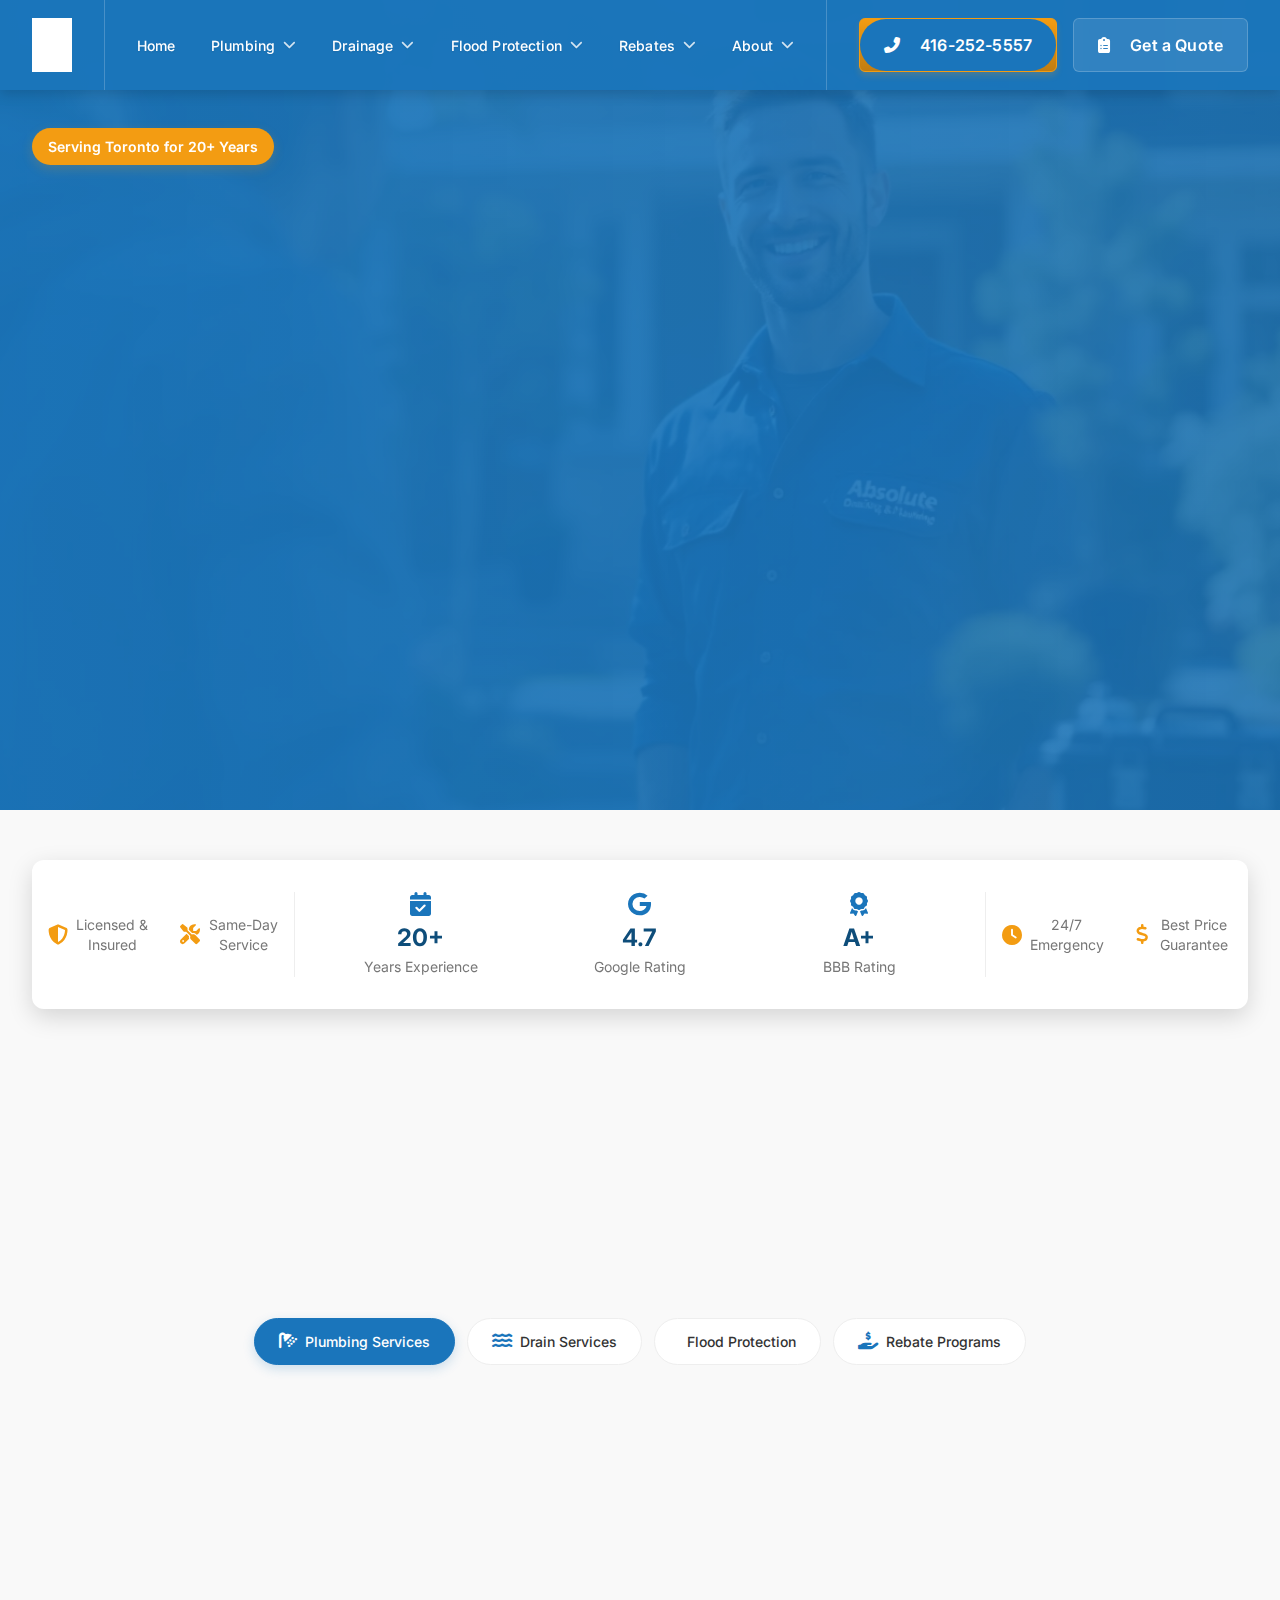
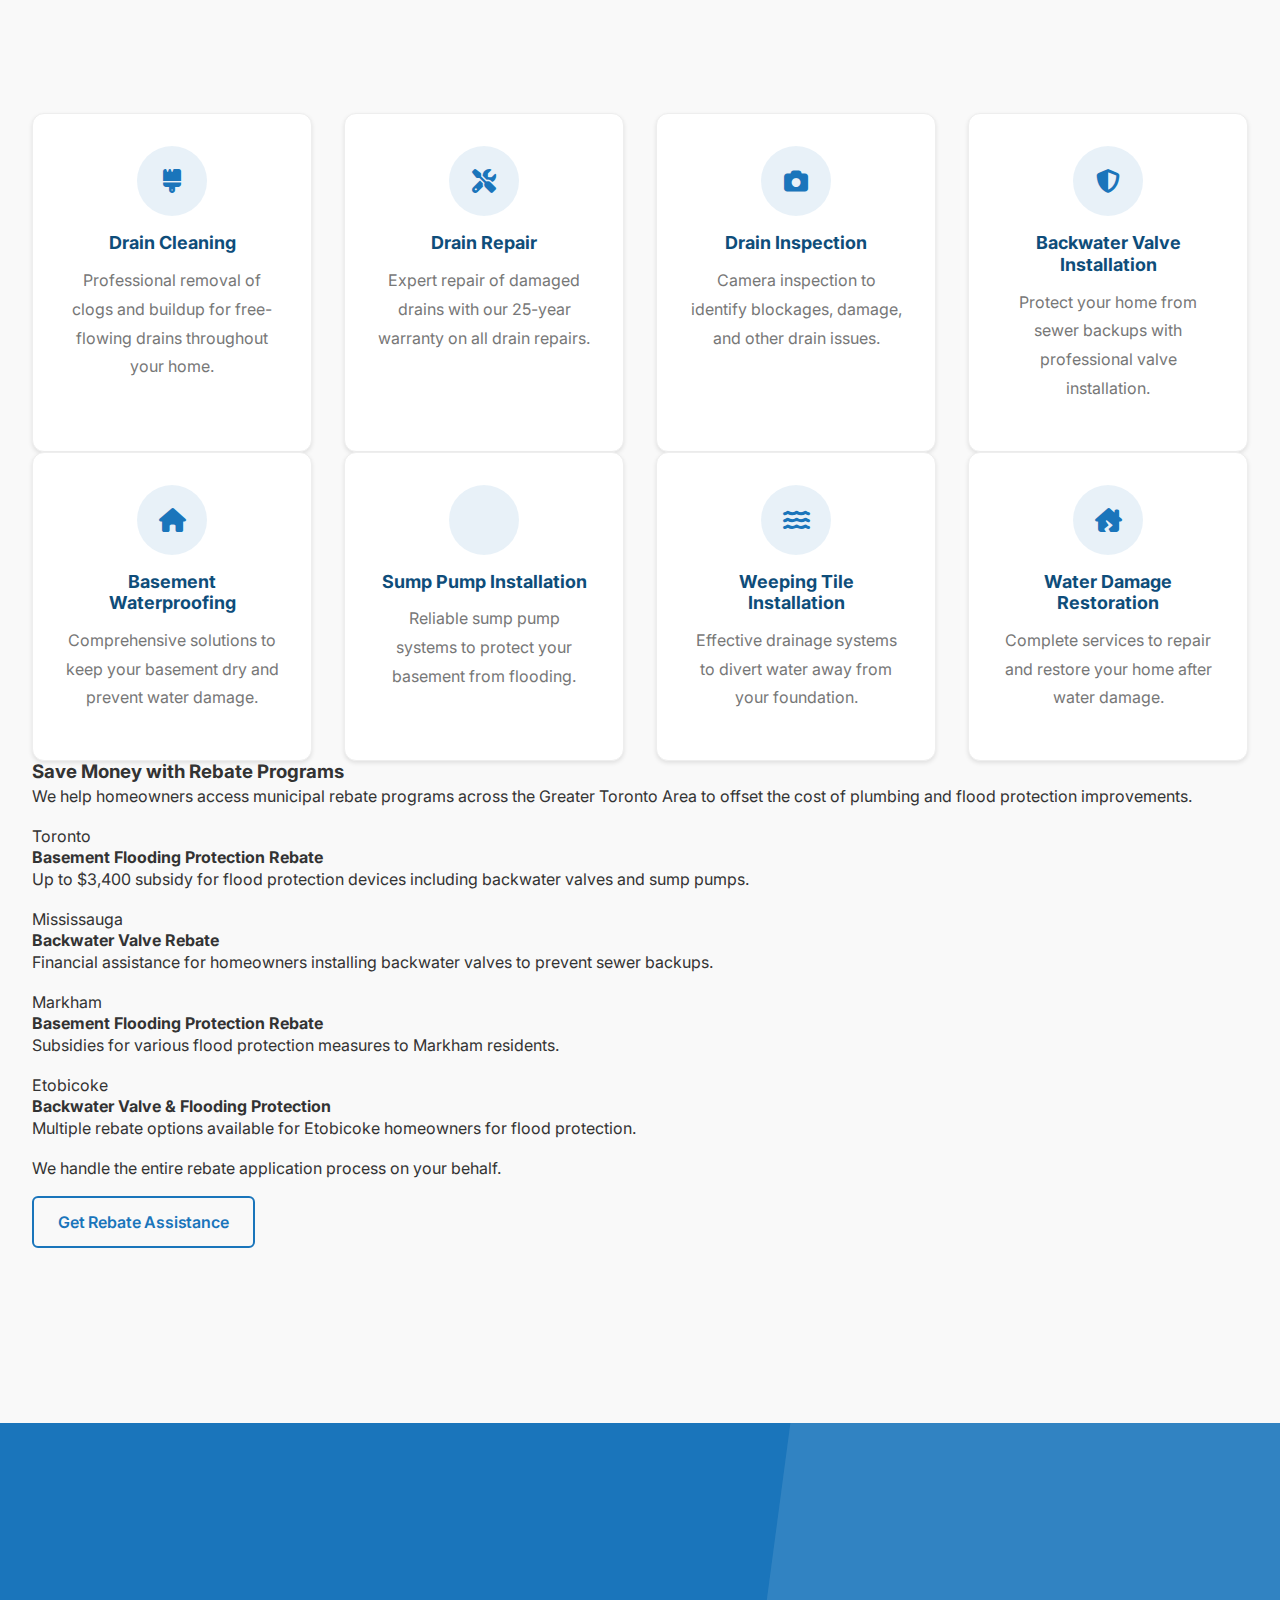
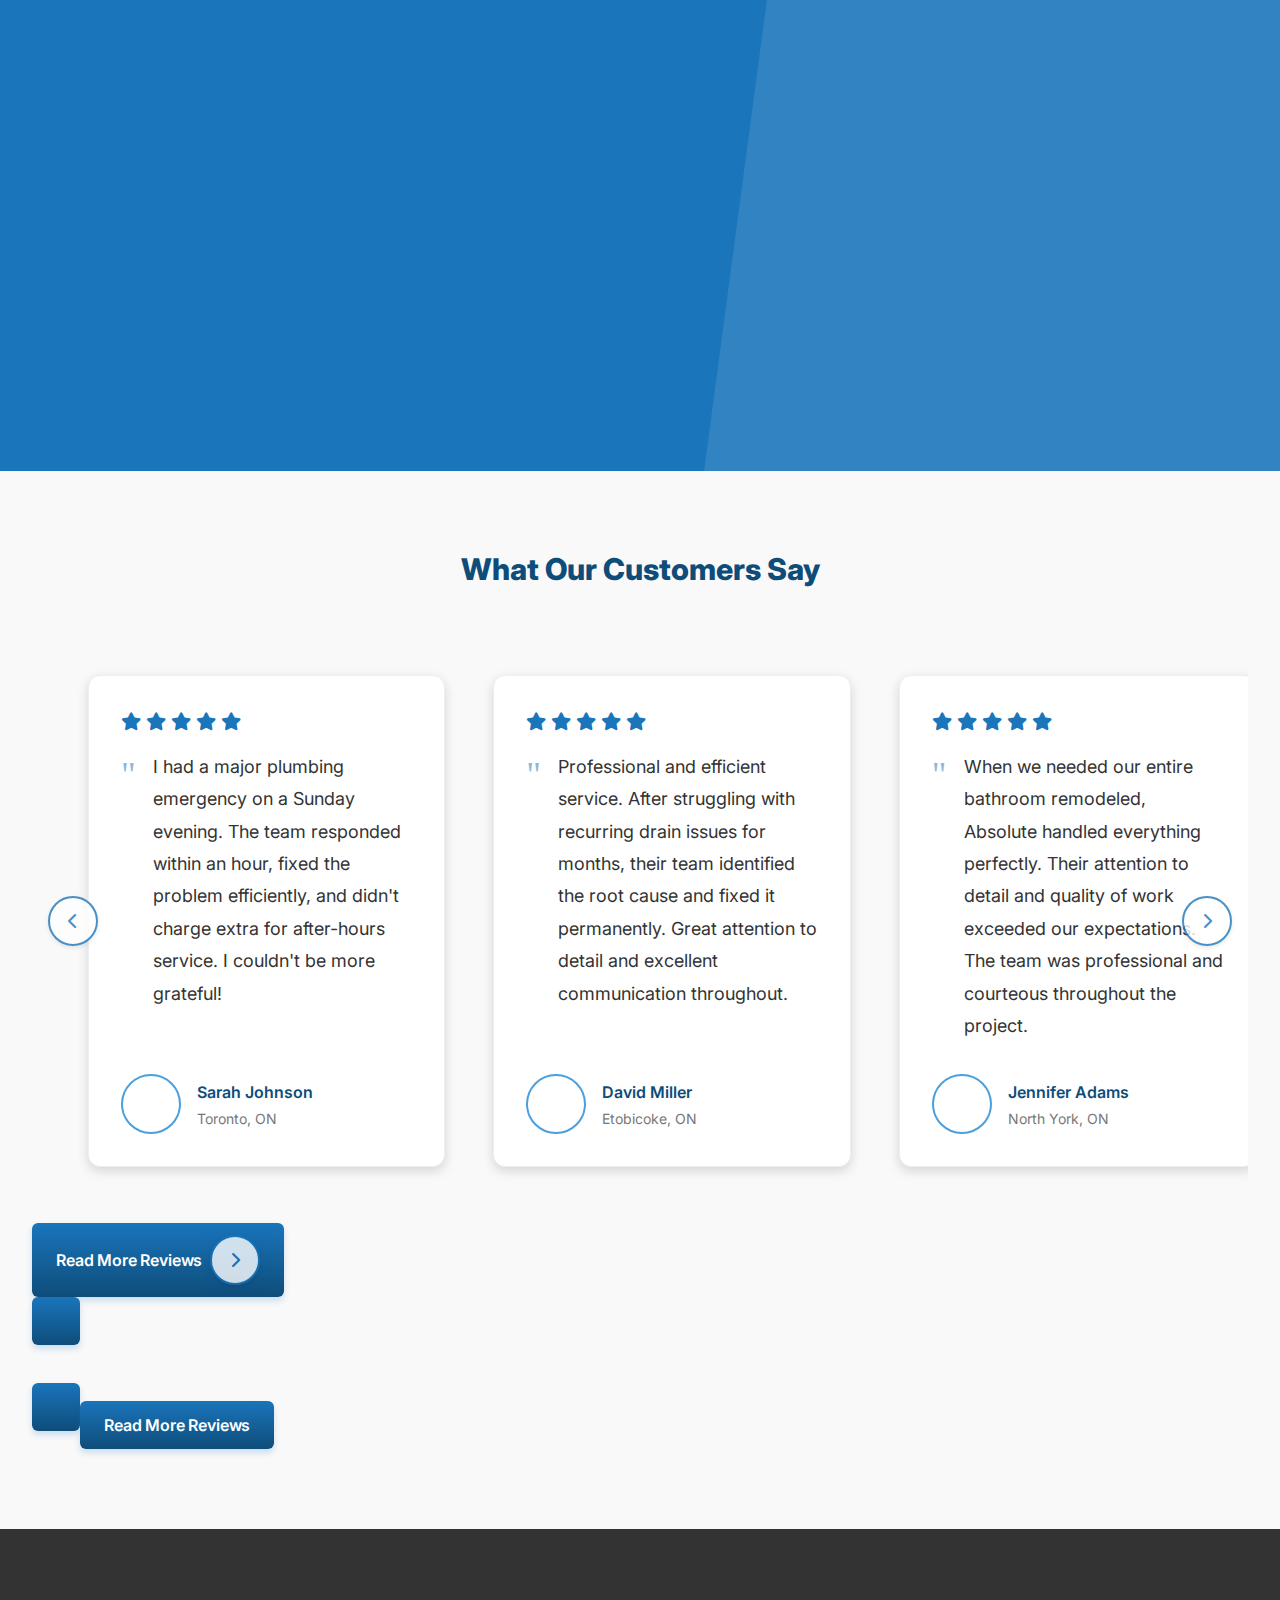
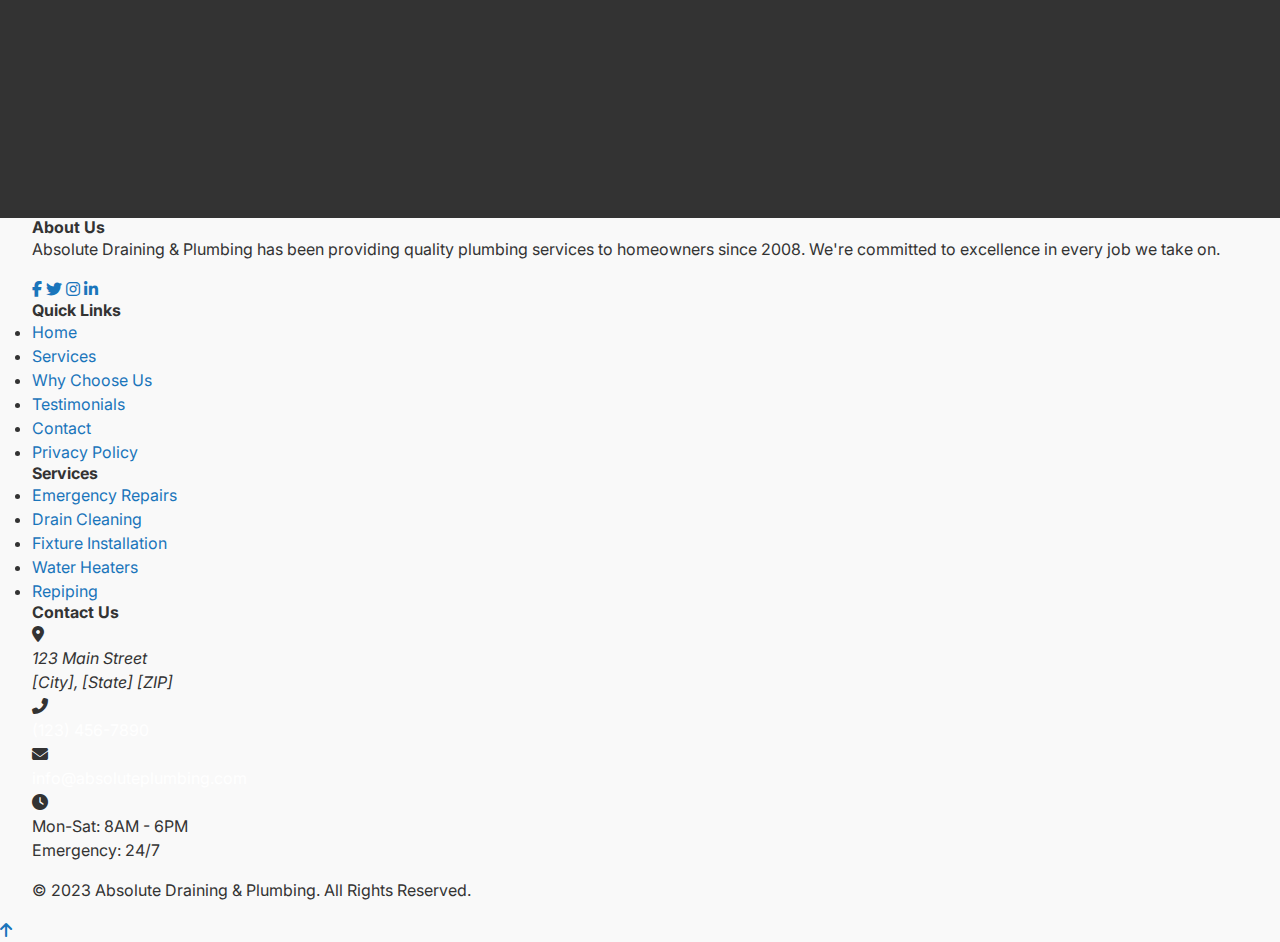
==== commit b25f4278: "stuff" ====
--- a/absolutedp/index.html
+++ b/absolutedp/index.html
@@ -3,11 +3,11 @@
 <head>
     <meta charset="UTF-8">
     <meta name="viewport" content="width=device-width, initial-scale=1.0">
-    <meta name="description" content="Professional plumbing services in [Location]. Emergency repairs, drain cleaning, and fixture installations with guaranteed satisfaction.">
-    <meta name="keywords" content="plumbing, drain cleaning, plumber, emergency plumbing, fixture installation, water heater">
+    <meta name="description" content="Professional plumbing services in Toronto. Emergency repairs, drain cleaning, and fixture installations with guaranteed satisfaction.">
+    <meta name="keywords" content="plumbing Toronto, drain cleaning GTA, emergency plumber Toronto, plumbing services GTA, fixture installation Toronto, water heater repair">
     <meta name="author" content="Absolute Draining & Plumbing">
-    <meta property="og:title" content="Absolute Draining & Plumbing | Professional Plumbing Services">
-    <meta property="og:description" content="Professional plumbing services in [Location]. Available 24/7 for emergency repairs with guaranteed satisfaction.">
+    <meta property="og:title" content="Absolute Draining & Plumbing | Professional Plumbing Services Toronto">
+    <meta property="og:description" content="Professional plumbing services in Toronto & GTA. Available 24/7 for emergency repairs with guaranteed satisfaction.">
     <meta property="og:image" content="images/og-image.jpg">
     <meta property="og:url" content="https://absoluteplumbing.com">
     <title>Absolute Draining & Plumbing | Professional Plumbing Services</title>
@@ -91,13 +91,12 @@
 
     <!-- Header with Mega Menu -->
     <header id="header">
-        <div class="container">
-            <div class="header-inner">
-                <div class="logo">
-                    <a href="/" aria-label="Absolute Draining & Plumbing Homepage">
-                        <img src="images/logo.png" alt="Absolute Draining & Plumbing Logo" width="180" height="60">
-                    </a>
-                </div>
+        <div class="header-inner">
+            <div class="logo">
+                <a href="/" aria-label="Absolute Draining & Plumbing Homepage">
+                    <img src="images/logo.png" alt="Absolute Draining & Plumbing Logo" width="180" height="60">
+                </a>
+            </div>
                 
                 <!-- Desktop Navigation -->
                 <nav class="desktop-nav" aria-label="Main Navigation">
@@ -107,8 +106,8 @@
                         <li class="has-megamenu">
                             <a href="#" class="menu-item">Plumbing <i class="fas fa-chevron-down" aria-hidden="true"></i></a>
                             <div class="megamenu">
-                                <div class="megamenu-wrapper">
-                                    <div class="megamenu-col">
+                                <div class="megamenu-grid">
+                                    <div class="megamenu-column">
                                         <h3 class="megamenu-title">Emergency Services</h3>
                                         <ul class="submenu">
                                             <li><a href="/services/emergency-plumbing">24/7 Emergency Service</a></li>
@@ -152,8 +151,8 @@
                         <li class="has-megamenu">
                             <a href="#" class="menu-item">Drainage <i class="fas fa-chevron-down" aria-hidden="true"></i></a>
                             <div class="megamenu">
-                                <div class="megamenu-wrapper">
-                                    <div class="megamenu-col">
+                                <div class="megamenu-grid">
+                                    <div class="megamenu-column">
                                         <h3 class="megamenu-title">Drain Services</h3>
                                         <ul class="submenu">
                                             <li><a href="/services/drain-cleaning">Drain Cleaning</a></li>
@@ -251,9 +250,40 @@
                             </div>
                         </li>
                         
-                        <li><a href="/about" class="menu-item">About</a></li>
-                        <li><a href="/blog" class="menu-item">Blog</a></li>
-                        <li><a href="/locations" class="menu-item">Locations</a></li>
+                        <li class="has-megamenu">
+                            <a href="#" class="menu-item">About <i class="fas fa-chevron-down" aria-hidden="true"></i></a>
+                            <div class="megamenu">
+                                <div class="megamenu-wrapper">
+                                    <div class="megamenu-col">
+                                        <h3 class="megamenu-title">About Us</h3>
+                                        <ul class="submenu">
+                                            <li><a href="/about">Company Overview</a></li>
+                                            <li><a href="/about/team">Our Team</a></li>
+                                            <li><a href="/about/careers">Careers</a></li>
+                                        </ul>
+                                    </div>
+                                    
+                                    <div class="megamenu-col">
+                                        <h3 class="megamenu-title">Latest Updates</h3>
+                                        <ul class="submenu">
+                                            <li><a href="/blog">Blog</a></li>
+                                            <li><a href="/blog/news">Company News</a></li>
+                                            <li><a href="/blog/tips">Plumbing Tips</a></li>
+                                        </ul>
+                                    </div>
+                                    
+                                    <div class="megamenu-col">
+                                        <h3 class="megamenu-title">Service Areas</h3>
+                                        <ul class="submenu">
+                                            <li><a href="/locations">All Locations</a></li>
+                                            <li><a href="/locations/toronto">Toronto</a></li>
+                                            <li><a href="/locations/mississauga">Mississauga</a></li>
+                                            <li><a href="/locations/etobicoke">Etobicoke</a></li>
+                                        </ul>
+                                    </div>
+                                </div>
+                            </div>
+                        </li>
                     </ul>
                 </nav>
                 
@@ -397,9 +427,38 @@
                     </ul>
                 </li>
                 
-                <li><a href="/about" class="mobile-menu-item">About</a></li>
-                <li><a href="/blog" class="mobile-menu-item">Blog</a></li>
-                <li><a href="/locations" class="mobile-menu-item">Locations</a></li>
+                <li class="has-submenu">
+                    <a href="#" class="mobile-menu-item">About <i class="fas fa-chevron-down" aria-hidden="true"></i></a>
+                    <ul class="mobile-submenu">
+                        <li class="submenu-group">
+                            <h4 class="submenu-title">About Us</h4>
+                            <ul>
+                                <li><a href="/about">Company Overview</a></li>
+                                <li><a href="/about/team">Our Team</a></li>
+                                <li><a href="/about/careers">Careers</a></li>
+                            </ul>
+                        </li>
+                        
+                        <li class="submenu-group">
+                            <h4 class="submenu-title">Latest Updates</h4>
+                            <ul>
+                                <li><a href="/blog">Blog</a></li>
+                                <li><a href="/blog/news">Company News</a></li>
+                                <li><a href="/blog/tips">Plumbing Tips</a></li>
+                            </ul>
+                        </li>
+                        
+                        <li class="submenu-group">
+                            <h4 class="submenu-title">Service Areas</h4>
+                            <ul>
+                                <li><a href="/locations">All Locations</a></li>
+                                <li><a href="/locations/toronto">Toronto</a></li>
+                                <li><a href="/locations/mississauga">Mississauga</a></li>
+                                <li><a href="/locations/etobicoke">Etobicoke</a></li>
+                            </ul>
+                        </li>
+                    </ul>
+                </li>
                 
                 <li class="mobile-cta">
                     <a href="tel:4162525557" class="btn btn-secondary btn-block">
@@ -423,7 +482,7 @@
     <!-- Main Content -->
     <main id="main-content">
 <!-- Hero Section -->
-<section class="hero" id="home">
+<section class="section hero" id="home">
     <div class="hero-bg"></div>
     <div class="hero-overlay"></div>
     <div class="container">
@@ -462,10 +521,9 @@
 </section>
         
 <!-- Trust Signals Section -->
-<section class="trust-signals">
+<section class="section trust-signals">
     <div class="container">
-        <div class="trust-signal-container">
-            <div class="trust-bar">
+        <div class="trust-bar">
                 <div class="trust-section trust-side">
                     <div class="trust-item side-item">
                         <i class="fas fa-shield-alt" aria-hidden="true"></i>
@@ -513,7 +571,7 @@
 </section>
         
         <!-- Services Section -->
-        <section class="services" id="services">
+        <section class="section section-light services" id="services">
             <div class="container">
                 <div class="section-title animate-on-scroll" data-animation="fade-up">
                     <h2>Our Professional Services</h2>
@@ -713,7 +771,7 @@
         </section>
         
         <!-- Why Choose Us Section -->
-        <section class="why-choose" id="why-choose">
+        <section class="section section-primary why-choose" id="why-choose">
             <div class="container">
                 <div class="why-choose-content">
                     <div class="why-choose-grid">
@@ -764,8 +822,9 @@
         </section>
         
         <!-- Testimonials Section -->
-        <section class="testimonials" id="testimonials">
-            <div class="section-title">
+        <section class="section section-light testimonials" id="testimonials">
+            <div class="container">
+                <div class="section-title">
                 <h2>What Our Customers Say</h2>
             </div>
             
@@ -864,8 +923,8 @@
         </section>
         
         <!-- CTA Section -->
-        <section class="cta" id="contact">
-            <div class="cta-overlay"></div>
+        <section class="section section-dark cta" id="contact">
+            <div class="container">
             <div class="container">
                 <div class="cta-content animate-on-scroll" data-animation="scale-in">
                     <h2 class="cta-title">Ready to Fix Your Plumbing Issues?</h2>
--- a/absolutedp/css/main.css
+++ b/absolutedp/css/main.css
@@ -1,244 +1,61 @@
-/* Import Component Styles */
+/**
+ * Main CSS Entry Point
+ * Follows the architecture defined in CSS_INDEX.md
+ */
+
+/* Design System - Critical Path */
 @import 'base/_variables.css';
 @import 'base/_reset.css';
+
+/* Critical Path Components */
+@import 'components/_header.css';
+@import 'components/_desktop-nav.css';
+@import 'components/_mobile-nav.css';
+@import 'components/_header-actions.css';
+@import 'components/_hero.css';
+@import 'components/_buttons.css';
+
+/* Layout Framework */
 @import 'base/_utilities.css';
-@import 'components/_navigation.css';
 @import 'components/_sections.css';
-@import 'components/_footer.css';
+
+/* Content Sections - Can be deferred */
+@import 'components/_trust-signals.css';
+@import 'components/_services.css';
+@import 'components/_why-choose.css';
 @import 'components/_testimonials.css';
+
+/* Conversion Components */
 @import 'components/_forms.css';
 
-/* Trust Signals */
-.trust-signals {
-    margin-top: -30px;
-    width: 100%;
-    position: relative;
-    z-index: 10;
-}
+/* Enhancement Layer */
+@import 'animations.css';
+@import 'preloader.css';
 
-.trust-bar {
-    display: flex;
-    justify-content: space-between;
-    align-items: center;
-    padding: 0.75rem 2rem;
-    background: var(--white);
-    box-shadow: 0 8px 24px rgba(0, 0, 0, 0.12);
-    border-radius: var(--radius-lg);
-}
+/**
+ * Critical Render Path Optimization:
+ * 1. Design system and reset
+ * 2. Header/navigation system
+ * 3. Hero section
+ * 4. Core buttons
+ * 
+ * Remaining styles can be loaded asynchronously
+ */
 
-.trust-section {
-    display: flex;
-    align-items: center;
-    gap: 1.5rem;
-}
+/* Print Styles */
+@media print {
+    .header-actions,
+    .mobile-nav-trigger,
+    .hero-buttons,
+    .section-cta {
+        display: none !important;
+    }
 
-.trust-core {
-    flex: 0 1 auto;
-    display: flex;
-    gap: 2.5rem;
-    justify-content: center;
-}
+    body {
+        font-size: 12pt;
+    }
 
-.trust-item {
-    display: inline-flex;
-    align-items: center;
-    gap: 0.5rem;
-}
-
-.core-item {
-    flex-direction: column;
-    padding: 0 1rem;
-}
-
-.core-item i {
-    font-size: 1.2rem;
-    color: var(--primary);
-    margin-bottom: 0.2rem;
-}
-
-.core-item strong {
-    font-size: 1.5rem;
-    font-weight: 700;
-    color: var(--primary-dark);
-    line-height: 1;
-    margin: 0.1rem 0;
-}
-
-.core-item span {
-    font-size: 0.85rem;
-    color: var(--gray);
-    white-space: nowrap;
-}
-
-/* BBB Rating */
-.bbb-rating {
-    background: linear-gradient(135deg, #f8f9fa 0%, #e9ecef 100%);
-    padding: 1rem;
-    border-radius: var(--radius-md);
-    border: 1px solid var(--gray-light);
-}
-
-.bbb-logo {
-    font-size: 2rem;
-    color: #0066b2;
-}
-
-.rating-badge {
-    display: block;
-    font-size: 0.9rem;
-    font-weight: 600;
-    color: var(--gray);
-}
-
-.rating-grade {
-    display: block;
-    font-size: 1.5rem;
-    font-weight: 700;
-    color: #0066b2;
-}
-
-/* Trust Badges */
-.trust-badges {
-    display: flex;
-    gap: 1.5rem;
-    justify-content: center;
-    align-items: center;
-}
-
-.trust-badges img {
-    height: 50px;
-    width: auto;
-    filter: grayscale(0.2);
-    transition: filter 0.3s ease;
-}
-
-.trust-badges img:hover {
-    filter: grayscale(0);
-}
-
-/* Back to top button */
-.back-to-top {
-    position: fixed;
-    right: 30px;
-    bottom: 30px;
-    width: 50px;
-    height: 50px;
-    border-radius: 50%;
-    background-color: var(--primary);
-    color: var(--white);
-    display: flex;
-    align-items: center;
-    justify-content: center;
-    font-size: 1.2rem;
-    cursor: pointer;
-    z-index: 99;
-    opacity: 0;
-    visibility: hidden;
-    transition: all 0.3s ease;
-}
-
-.back-to-top.active {
-    opacity: 1;
-    visibility: visible;
-}
-
-.back-to-top:hover {
-    background-color: var(--primary-dark);
-    transform: translateY(-5px);
-}
-
-/* Accessibility */
-.skip-link {
-    position: absolute;
-    top: -50px;
-    left: 0;
-    background: var(--primary);
-    color: var(--white);
-    padding: var(--spacing-3) var(--spacing-4);
-    z-index: 9999;
-    transition: top var(--transition-fast);
-}
-
-.skip-link:focus {
-    top: 0;
-}
-
-/* Service Areas */
-.area-tags {
-    display: flex;
-    flex-wrap: wrap;
-    gap: 0.75rem;
-    justify-content: center;
-}
-
-.area-tag {
-    background-color: var(--white);
-    border: 1px solid var(--gray-light);
-    border-radius: 50px;
-    padding: 0.5rem 1rem;
-    font-size: 0.9rem;
-    transition: all 0.3s ease;
-}
-
-.area-tag:hover {
-    background-color: var(--primary-light);
-    color: var(--white);
-    border-color: var(--primary-light);
-}
-
-/* Responsive Adjustments */
-@media (max-width: 1200px) {
-    .trust-side {
-        gap: 1rem;
-    }
-    .side-item {
-        font-size: 0.8rem;
+    a[href]::after {
+        content: " (" attr(href) ")";
     }
 }
-
-@media (max-width: 992px) {
-    .trust-side {
-        display: none;
-    }
-    .trust-core {
-        width: 100%;
-        justify-content: space-evenly;
-    }
-    .trust-bar {
-        padding: 0.75rem 1rem;
-    }
-}
-
-@media (max-width: 768px) {
-    .trust-core {
-        gap: 0.75rem;
-    }
-    .core-item {
-        padding: 0 0.5rem;
-    }
-    .core-item strong {
-        font-size: 1.25rem;
-    }
-    .core-item span {
-        font-size: 0.8rem;
-    }
-    .core-item i {
-        font-size: 1rem;
-    }
-    
-    .trust-badges {
-        flex-wrap: wrap;
-    }
-}
-
-@media (max-width: 480px) {
-    .trust-bar {
-        padding: 0.5rem;
-    }
-    .trust-core {
-        gap: 0.5rem;
-    }
-    .core-item {
-        padding: 0 0.25rem;
-    }
-}
